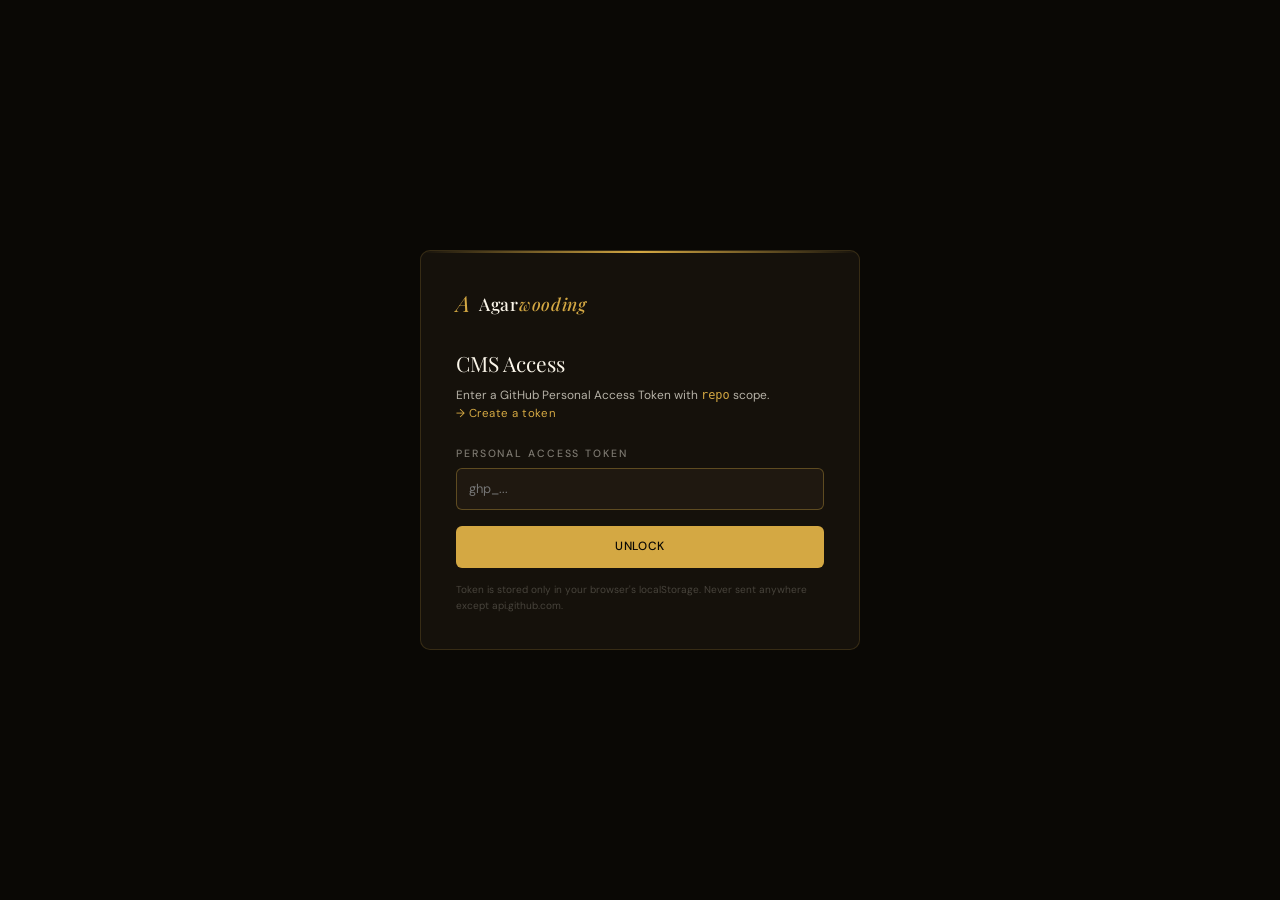
==== admin/index.html @ 8bd4a3a1 "Add GitHub-PAT CMS panel — content managed via single site.json - admin/index.html: full editor for " ====
<!DOCTYPE html>
<html lang="en">
<head>
<meta charset="UTF-8"/>
<meta name="viewport" content="width=device-width,initial-scale=1"/>
<meta name="robots" content="noindex,nofollow"/>
<title>Agarwooding CMS</title>
<link href="https://fonts.googleapis.com/css2?family=Playfair+Display:wght@400;500;700&family=DM+Sans:wght@300;400;500&display=swap" rel="stylesheet"/>
<style>
:root {
  --black:#0A0805; --black2:#15110B; --black3:#1F1810; --black4:#2A2218;
  --gold:#D4A843; --gold-light:#E5C063; --gold-dim:rgba(212,168,67,.18);
  --gold-glow:rgba(212,168,67,.08); --gold-ring:rgba(212,168,67,.35);
  --cream:#F4EBD8; --ivory:#FBF6EA;
  --fg:#FBF6EA; --fg2:rgba(251,246,234,.70); --fg3:rgba(251,246,234,.45); --fg4:rgba(251,246,234,.22);
  --border:rgba(212,168,67,.18); --border2:rgba(212,168,67,.08);
  --radius:6px; --radius-lg:10px;
  --success:#5CA873; --success-bg:rgba(92,168,115,.12);
  --error:#C0392B; --error-bg:rgba(192,57,43,.12);
  --sidebar-w:240px; --header-h:64px;
  --font-d:'Playfair Display',serif; --font-b:'DM Sans',system-ui,sans-serif;
  --ease:cubic-bezier(.4,0,.2,1);
}
*,*::before,*::after{box-sizing:border-box;margin:0;padding:0}
html,body{height:100%;font-size:14px}
body{font-family:var(--font-b);background:var(--black);color:var(--fg);line-height:1.6;-webkit-font-smoothing:antialiased}
a{color:var(--gold);text-decoration:none}a:hover{color:var(--gold-light)}
button,input,textarea,select{font:inherit;color:inherit}
::-webkit-scrollbar{width:6px;height:6px}
::-webkit-scrollbar-track{background:var(--black2)}
::-webkit-scrollbar-thumb{background:var(--border);border-radius:99px}

/* LOGIN */
#login{display:none;position:fixed;inset:0;background:var(--black);z-index:9999;align-items:center;justify-content:center;padding:1rem}
#login.active{display:flex}
.login-card{background:var(--black2);border:1px solid var(--border);border-radius:var(--radius-lg);padding:2.5rem;width:100%;max-width:440px;position:relative;overflow:hidden}
.login-card::before{content:'';position:absolute;top:0;left:0;right:0;height:2px;background:linear-gradient(90deg,transparent,var(--gold),transparent)}
.login-brand{display:flex;align-items:center;gap:.65rem;margin-bottom:1.75rem}
.login-brand .mark{font-family:var(--font-d);font-size:1.6rem;font-style:italic;color:var(--gold)}
.login-brand .name{font-family:var(--font-d);font-size:1.25rem;font-weight:500;letter-spacing:.04em}
.login-brand .name em{font-style:italic;color:var(--gold)}
.login-h{font-family:var(--font-d);font-size:1.5rem;font-weight:400;margin-bottom:.4rem}
.login-sub{color:var(--fg2);font-size:.85rem;margin-bottom:1.6rem;line-height:1.55}
.login-sub a{font-size:.82rem}
label{display:block;font-size:.75rem;letter-spacing:.18em;text-transform:uppercase;color:var(--fg3);margin-bottom:.4rem;font-weight:500}
input[type=text],input[type=email],input[type=tel],input[type=url],input[type=password],textarea,select{
  width:100%;background:var(--black);border:1px solid var(--border);border-radius:var(--radius);padding:.7rem .85rem;color:var(--fg);transition:border-color 150ms,background 150ms;font-size:.92rem
}
input:focus,textarea:focus,select:focus{outline:none;border-color:var(--gold-ring);background:var(--black3)}
textarea{min-height:84px;resize:vertical;font-family:var(--font-b);line-height:1.55}
.btn{display:inline-flex;align-items:center;justify-content:center;gap:.5rem;background:var(--gold);color:var(--black);padding:.75rem 1.4rem;border:none;border-radius:var(--radius);font-weight:500;letter-spacing:.06em;cursor:pointer;transition:background 150ms,transform 100ms;font-size:.85rem;text-transform:uppercase}
.btn:hover{background:var(--gold-light)}
.btn:active{transform:translateY(1px)}
.btn:disabled{opacity:.5;cursor:not-allowed}
.btn-ghost{background:transparent;border:1px solid var(--border);color:var(--fg2)}
.btn-ghost:hover{border-color:var(--gold-ring);color:var(--fg);background:var(--gold-glow)}
.btn-danger{background:transparent;border:1px solid rgba(192,57,43,.4);color:#E58371}
.btn-danger:hover{background:rgba(192,57,43,.18);color:#FFB4A8}
.btn-w{width:100%;justify-content:center;padding:.85rem 1.2rem}

/* APP LAYOUT */
#app{display:none;min-height:100vh}
#app.active{display:block}
.layout{display:grid;grid-template-columns:var(--sidebar-w) 1fr;min-height:100vh}
aside.side{background:var(--black2);border-right:1px solid var(--border2);position:sticky;top:0;height:100vh;display:flex;flex-direction:column}
.side-brand{padding:1.4rem 1.4rem;border-bottom:1px solid var(--border2)}
.side-brand .mark{font-family:var(--font-d);font-style:italic;color:var(--gold);font-size:1.5rem}
.side-brand .name{font-family:var(--font-d);font-size:1.1rem;letter-spacing:.04em;display:block;margin-top:.2rem}
.side-brand .name em{font-style:italic;color:var(--gold)}
.side-nav{padding:1rem .6rem;flex:1;overflow-y:auto}
.nav-item{display:flex;align-items:center;gap:.7rem;padding:.65rem .9rem;color:var(--fg2);border-radius:var(--radius);cursor:pointer;font-size:.86rem;letter-spacing:.04em;transition:background 120ms,color 120ms;border:1px solid transparent}
.nav-item:hover{color:var(--fg);background:var(--gold-glow)}
.nav-item.active{color:var(--gold);background:var(--gold-glow);border-color:var(--border)}
.nav-item .ic{font-size:1.05rem;width:1.1rem;display:inline-block;text-align:center}
.side-foot{padding:1rem 1.4rem;border-top:1px solid var(--border2);font-size:.78rem;color:var(--fg3);display:flex;flex-direction:column;gap:.4rem}
.side-foot button{background:none;border:none;color:var(--fg3);text-align:left;padding:0;cursor:pointer;font-size:.78rem}
.side-foot button:hover{color:var(--gold)}

main.main{display:flex;flex-direction:column;min-height:100vh}
header.head{height:var(--header-h);border-bottom:1px solid var(--border2);background:var(--black);display:flex;align-items:center;justify-content:space-between;padding:0 1.8rem;position:sticky;top:0;z-index:50}
.head-title{font-family:var(--font-d);font-size:1.15rem;letter-spacing:.04em;font-weight:500}
.head-actions{display:flex;align-items:center;gap:.75rem}
.dirty-dot{display:none;width:8px;height:8px;border-radius:50%;background:var(--gold);box-shadow:0 0 0 4px var(--gold-glow)}
.dirty .dirty-dot{display:inline-block}
.dirty-text{display:none;color:var(--gold);font-size:.78rem;letter-spacing:.12em;text-transform:uppercase}
.dirty .dirty-text{display:inline}

.content{padding:1.8rem 2.2rem;flex:1;overflow-y:auto;max-width:1200px;width:100%}
.section-title{font-family:var(--font-d);font-size:1.35rem;font-weight:400;margin-bottom:.3rem;color:var(--gold)}
.section-sub{color:var(--fg3);font-size:.85rem;margin-bottom:1.8rem;letter-spacing:.04em}

.field{margin-bottom:1.1rem}
.row{display:grid;grid-template-columns:1fr 1fr;gap:1rem}
.row3{display:grid;grid-template-columns:1fr 1fr 1fr;gap:1rem}
@media(max-width:768px){.row,.row3{grid-template-columns:1fr}}

.card{background:var(--black2);border:1px solid var(--border2);border-radius:var(--radius-lg);padding:1.4rem;margin-bottom:1rem;position:relative}
.card-head{display:flex;align-items:center;justify-content:space-between;margin-bottom:1rem;gap:.6rem}
.card-h{font-family:var(--font-d);font-size:1rem;color:var(--gold-light);font-weight:500;letter-spacing:.03em;flex:1}
.cat-pill{display:inline-block;padding:.2rem .55rem;border-radius:99px;font-size:.65rem;letter-spacing:.18em;text-transform:uppercase;background:var(--gold-glow);color:var(--gold);border:1px solid var(--border)}
.cat-pill.history{background:rgba(212,168,67,.1);color:#D4A843}
.cat-pill.science{background:rgba(142,201,232,.1);color:#8EC9E8}
.cat-pill.lifestyle{background:rgba(168,200,144,.1);color:#A8C890}
.cat-pill.culture{background:rgba(216,175,212,.1);color:#D8AFD4}

.add-btn{width:100%;padding:1rem;border:1px dashed var(--border);background:transparent;color:var(--fg3);border-radius:var(--radius-lg);cursor:pointer;font-family:var(--font-b);transition:border-color 150ms,color 150ms,background 150ms}
.add-btn:hover{border-color:var(--gold-ring);color:var(--gold);background:var(--gold-glow)}

.toast-wrap{position:fixed;top:1.2rem;right:1.2rem;z-index:9999;display:flex;flex-direction:column;gap:.5rem;max-width:360px}
.toast{background:var(--black3);border:1px solid var(--border);border-left:3px solid var(--gold);padding:.8rem 1.1rem;border-radius:var(--radius);font-size:.85rem;animation:toast-in 220ms ease;box-shadow:0 8px 24px rgba(0,0,0,.6)}
.toast.success{border-left-color:var(--success)}
.toast.error{border-left-color:var(--error)}
.toast .t{font-weight:500;margin-bottom:.15rem}
.toast .m{color:var(--fg2);font-size:.78rem}
@keyframes toast-in{from{opacity:0;transform:translateX(20px)}to{opacity:1;transform:none}}
@keyframes toast-out{to{opacity:0;transform:translateX(20px)}}

.skeleton{padding:3rem;text-align:center;color:var(--fg3);font-size:.85rem;letter-spacing:.12em;text-transform:uppercase}
.help-link{color:var(--gold);font-size:.78rem;letter-spacing:.04em}
.benefits-list{display:flex;flex-wrap:wrap;gap:.4rem;margin-top:.4rem}
.benefit-tag{background:var(--gold-glow);border:1px solid var(--border);color:var(--fg2);padding:.2rem .6rem;border-radius:99px;font-size:.74rem;display:inline-flex;align-items:center;gap:.3rem}
.benefit-tag button{background:none;border:none;color:var(--fg3);cursor:pointer;padding:0;font-size:.9rem;line-height:1}
.benefit-tag button:hover{color:var(--error)}
.tag-input-row{display:flex;gap:.5rem;margin-top:.4rem}
.tag-input-row input{flex:1}
.tag-input-row button{padding:.5rem .9rem;font-size:.78rem}

.move-actions{display:flex;gap:.3rem}
.move-btn{background:transparent;border:1px solid var(--border2);color:var(--fg3);padding:.3rem .55rem;border-radius:var(--radius);cursor:pointer;font-size:.7rem}
.move-btn:hover{border-color:var(--gold-ring);color:var(--gold)}

@media(max-width:880px){
  .layout{grid-template-columns:1fr}
  aside.side{position:fixed;left:-260px;top:0;width:260px;z-index:100;transition:left 250ms}
  aside.side.open{left:0}
  .menu-toggle{display:inline-flex!important}
  .content{padding:1.4rem 1rem}
}
.menu-toggle{display:none;background:none;border:none;color:var(--gold);font-size:1.4rem;cursor:pointer;padding:0 0 0 .2rem}
</style>
</head>
<body>

<!-- ───────── LOGIN ───────── -->
<div id="login" class="active">
  <div class="login-card">
    <div class="login-brand">
      <span class="mark">A</span>
      <span class="name">Agar<em>wooding</em></span>
    </div>
    <h1 class="login-h">CMS Access</h1>
    <p class="login-sub">
      Enter a GitHub Personal Access Token with <code style="color:var(--gold)">repo</code> scope.
      <br/>
      <a class="help-link" href="https://github.com/settings/tokens/new?scopes=repo&description=Agarwooding%20CMS" target="_blank" rel="noopener">→ Create a token</a>
    </p>
    <div class="field">
      <label for="token">Personal Access Token</label>
      <input type="password" id="token" placeholder="ghp_..." autocomplete="off"/>
    </div>
    <button type="button" class="btn btn-w" id="login-btn">Unlock</button>
    <p style="margin-top:1rem;font-size:.72rem;color:var(--fg4);line-height:1.55">
      Token is stored only in your browser's localStorage. Never sent anywhere except api.github.com.
    </p>
  </div>
</div>

<!-- ───────── APP ───────── -->
<div id="app">
  <div class="layout">

    <aside class="side" id="side">
      <div class="side-brand">
        <span class="mark">A</span>
        <span class="name">Agar<em>wooding</em> CMS</span>
      </div>
      <nav class="side-nav">
        <div class="nav-item active" data-view="hero"><span class="ic">◆</span> Hero & Homepage</div>
        <div class="nav-item" data-view="blog"><span class="ic">◫</span> Blog Posts</div>
        <div class="nav-item" data-view="products"><span class="ic">◉</span> Products</div>
        <div class="nav-item" data-view="company"><span class="ic">▲</span> Company Info</div>
      </nav>
      <div class="side-foot">
        <span id="user-info">—</span>
        <button type="button" id="view-site">↗ View site</button>
        <button type="button" id="logout">Sign out</button>
      </div>
    </aside>

    <main class="main">
      <header class="head" id="head">
        <div style="display:flex;align-items:center;gap:.6rem">
          <button type="button" class="menu-toggle" id="menu-toggle">≡</button>
          <span class="head-title" id="view-title">Hero &amp; Homepage</span>
        </div>
        <div class="head-actions">
          <span class="dirty-dot"></span>
          <span class="dirty-text">Unsaved</span>
          <button type="button" class="btn btn-ghost" id="reload-btn">Reload</button>
          <button type="button" class="btn" id="save-btn">Save → GitHub</button>
        </div>
      </header>
      <div class="content" id="view-host">
        <div class="skeleton">Loading content…</div>
      </div>
    </main>

  </div>
</div>

<div class="toast-wrap" id="toasts"></div>

<script>
'use strict';

/* ============ CONFIG ============ */
const REPO_OWNER  = 'MuraduzzamanRifat';
const REPO_NAME   = 'MuraduzzamanRifat-Agarwooding';
const REPO_BRANCH = 'main';
const CONTENT_PATH = 'content/site.json';
const SITE_URL = `https://${REPO_OWNER.toLowerCase()}.github.io/${REPO_NAME}/`;

/* ============ GH CLIENT ============ */
class GH {
  constructor(token){
    this.token = token;
    this.base = 'https://api.github.com';
    this.owner = REPO_OWNER;
    this.repo = REPO_NAME;
    this.branch = REPO_BRANCH;
  }
  headers(){
    return {
      'Authorization': `Bearer ${this.token}`,
      'Accept': 'application/vnd.github.v3+json',
      'Content-Type': 'application/json'
    };
  }
  async user(){
    const r = await fetch(`${this.base}/user`, { headers: this.headers() });
    if(!r.ok) throw new Error('Invalid token or insufficient permissions');
    return r.json();
  }
  async getFile(path){
    const r = await fetch(`${this.base}/repos/${this.owner}/${this.repo}/contents/${path}?ref=${this.branch}`, {
      headers: this.headers()
    });
    if(!r.ok){
      if(r.status === 404) return { content: null, sha: null };
      throw new Error(`GitHub ${r.status}: ${(await r.text()).slice(0,180)}`);
    }
    const d = await r.json();
    const bin = atob(d.content.replace(/\n/g,''));
    const bytes = Uint8Array.from(bin, c => c.charCodeAt(0));
    const txt = new TextDecoder('utf-8').decode(bytes);
    return { content: JSON.parse(txt), sha: d.sha };
  }
  async putFile(path, content, sha, message){
    const json = JSON.stringify(content, null, 2);
    const encoded = btoa(unescape(encodeURIComponent(json)));
    const body = { message, content: encoded, branch: this.branch };
    if(sha) body.sha = sha;
    const r = await fetch(`${this.base}/repos/${this.owner}/${this.repo}/contents/${path}`, {
      method: 'PUT', headers: this.headers(), body: JSON.stringify(body)
    });
    if(!r.ok){
      const e = await r.json().catch(() => ({ message: r.statusText }));
      throw new Error(e.message || r.statusText);
    }
    return r.json();
  }
}

/* ============ STATE ============ */
let gh = null;
let data = null;
let sha = null;
let dirty = false;
let currentView = 'hero';

/* ============ TOAST ============ */
function toast(type, title, msg){
  const el = document.createElement('div');
  el.className = `toast ${type||''}`;
  el.innerHTML = `<div class="t">${esc(title)}</div>${msg?`<div class="m">${esc(msg)}</div>`:''}`;
  document.getElementById('toasts').appendChild(el);
  setTimeout(() => { el.style.animation = 'toast-out 220ms ease forwards'; setTimeout(() => el.remove(), 250); }, 3800);
}
function esc(s){ return String(s).replace(/&/g,'&amp;').replace(/</g,'&lt;').replace(/>/g,'&gt;').replace(/"/g,'&quot;'); }

/* ============ DIRTY ============ */
function setDirty(v){
  dirty = v;
  document.getElementById('head').classList.toggle('dirty', v);
}

/* ============ LOGIN ============ */
async function tryLogin(token){
  try{
    gh = new GH(token);
    const user = await gh.user();
    localStorage.setItem('agw_token', token);
    document.getElementById('user-info').textContent = '@' + user.login;
    document.getElementById('login').classList.remove('active');
    document.getElementById('app').classList.add('active');
    await loadContent();
  }catch(err){
    toast('error', 'Login failed', err.message);
    gh = null;
  }
}
document.getElementById('login-btn').addEventListener('click', () => {
  const tok = document.getElementById('token').value.trim();
  if(!tok) return toast('error', 'Token required', '');
  tryLogin(tok);
});
document.getElementById('token').addEventListener('keydown', e => {
  if(e.key === 'Enter') document.getElementById('login-btn').click();
});
document.getElementById('logout').addEventListener('click', () => {
  if(dirty && !confirm('Unsaved changes will be lost. Sign out anyway?')) return;
  localStorage.removeItem('agw_token');
  location.reload();
});
document.getElementById('view-site').addEventListener('click', () => window.open(SITE_URL, '_blank'));

/* ============ LOAD ============ */
async function loadContent(){
  document.getElementById('view-host').innerHTML = '<div class="skeleton">Loading content…</div>';
  try{
    const r = await gh.getFile(CONTENT_PATH);
    if(!r.content){
      toast('error', 'content/site.json not found', 'Create the file first by pushing the seed JSON to your repo.');
      data = { hero:{}, company:{}, blogPosts:[], products:[], blogFeatured:{} };
      sha = null;
    } else {
      data = r.content;
      sha = r.sha;
    }
    setDirty(false);
    renderView(currentView);
  }catch(err){
    toast('error', 'Failed to load', err.message);
  }
}
document.getElementById('reload-btn').addEventListener('click', () => {
  if(dirty && !confirm('Unsaved changes will be lost. Reload anyway?')) return;
  loadContent();
});

/* ============ SAVE ============ */
async function save(){
  if(!gh || !data) return;
  const btn = document.getElementById('save-btn');
  const orig = btn.textContent;
  btn.disabled = true; btn.textContent = 'Saving…';
  try{
    captureView(currentView);
    data._meta = data._meta || {};
    data._meta.lastUpdated = new Date().toISOString().slice(0,10);
    data._meta.version = (data._meta.version || 1) + 1;
    const msg = `cms: update ${currentView} via admin panel`;
    const r = await gh.putFile(CONTENT_PATH, data, sha, msg);
    sha = r.content.sha;
    setDirty(false);
    toast('success', 'Saved', 'Your changes will be live in ~30 seconds (after Pages rebuild).');
  }catch(err){
    toast('error', 'Save failed', err.message);
  }finally{
    btn.disabled = false; btn.textContent = orig;
  }
}
document.getElementById('save-btn').addEventListener('click', save);

/* ============ NAV ============ */
document.querySelectorAll('.nav-item').forEach(item => {
  item.addEventListener('click', () => {
    if(dirty && !confirm('Unsaved changes will be lost. Switch view anyway?')) return;
    document.querySelectorAll('.nav-item').forEach(n => n.classList.remove('active'));
    item.classList.add('active');
    const v = item.dataset.view;
    currentView = v;
    document.getElementById('view-title').textContent = item.textContent.trim();
    document.getElementById('side').classList.remove('open');
    setDirty(false);
    renderView(v);
  });
});
document.getElementById('menu-toggle').addEventListener('click', () => {
  document.getElementById('side').classList.toggle('open');
});

/* ============ RENDER ============ */
function renderView(view){
  const host = document.getElementById('view-host');
  if(view === 'hero')     host.innerHTML = renderHero();
  if(view === 'blog')     host.innerHTML = renderBlog();
  if(view === 'products') host.innerHTML = renderProducts();
  if(view === 'company')  host.innerHTML = renderCompany();
  attachInputs();
}

function attachInputs(){
  document.querySelectorAll('[data-bind]').forEach(el => {
    el.addEventListener('input', () => setDirty(true));
    el.addEventListener('change', () => setDirty(true));
  });
}

/* ============ HERO ============ */
function renderHero(){
  const h = data.hero || {};
  const f = data.blogFeatured || {};
  return `
    <h2 class="section-title">Hero & Homepage</h2>
    <p class="section-sub">Top-of-page brand statement and the blog featured article.</p>

    <div class="card">
      <div class="card-head"><div class="card-h">Hero</div></div>
      <div class="field"><label>Eyebrow tag</label><input type="text" data-bind id="hero-eyebrow" value="${esc(h.eyebrow||'')}"/></div>
      <div class="row">
        <div class="field"><label>Headline (English)</label><input type="text" data-bind id="hero-headline" value="${esc(h.headline||'')}"/></div>
        <div class="field"><label>Headline (Korean)</label><input type="text" data-bind id="hero-headlineKr" value="${esc(h.headlineKr||'')}"/></div>
      </div>
      <div class="field"><label>Tagline</label><input type="text" data-bind id="hero-tagline" value="${esc(h.tagline||'')}"/></div>
      <div class="row">
        <div class="field"><label>Primary CTA label</label><input type="text" data-bind id="cta1-label" value="${esc(h.ctaPrimary?.label||'')}"/></div>
        <div class="field"><label>Primary CTA href</label><input type="text" data-bind id="cta1-href" value="${esc(h.ctaPrimary?.href||'')}"/></div>
      </div>
      <div class="row">
        <div class="field"><label>Secondary CTA label</label><input type="text" data-bind id="cta2-label" value="${esc(h.ctaSecondary?.label||'')}"/></div>
        <div class="field"><label>Secondary CTA href</label><input type="text" data-bind id="cta2-href" value="${esc(h.ctaSecondary?.href||'')}"/></div>
      </div>
    </div>

    <div class="card">
      <div class="card-head"><div class="card-h">Featured blog post</div></div>
      <div class="field"><label>Title</label><input type="text" data-bind id="feat-title" value="${esc(f.title||'')}"/></div>
      <div class="field"><label>Excerpt</label><textarea data-bind id="feat-excerpt">${esc(f.excerpt||'')}</textarea></div>
      <div class="row3">
        <div class="field"><label>Category</label>
          <select data-bind id="feat-category">
            <option value="history"${f.category==='history'?' selected':''}>History</option>
            <option value="science"${f.category==='science'?' selected':''}>Science</option>
            <option value="lifestyle"${f.category==='lifestyle'?' selected':''}>Lifestyle</option>
            <option value="culture"${f.category==='culture'?' selected':''}>Culture</option>
          </select>
        </div>
        <div class="field"><label>Read time</label><input type="text" data-bind id="feat-readtime" value="${esc(f.readTime||'')}"/></div>
        <div class="field"><label>Badge text</label><input type="text" data-bind id="feat-badge" value="${esc(f.badge||'')}"/></div>
      </div>
      <div class="field"><label>Image path</label><input type="text" data-bind id="feat-image" value="${esc(f.image||'')}" placeholder="images/ceremonial-room.jpg"/></div>
    </div>
  `;
}
function captureHero(){
  data.hero = data.hero || {};
  data.hero.eyebrow = val('hero-eyebrow');
  data.hero.headline = val('hero-headline');
  data.hero.headlineKr = val('hero-headlineKr');
  data.hero.tagline = val('hero-tagline');
  data.hero.ctaPrimary = { label: val('cta1-label'), href: val('cta1-href') };
  data.hero.ctaSecondary = { label: val('cta2-label'), href: val('cta2-href') };
  data.blogFeatured = data.blogFeatured || {};
  data.blogFeatured.id = data.blogFeatured.id || 'feat-' + Date.now().toString(36);
  data.blogFeatured.title = val('feat-title');
  data.blogFeatured.excerpt = val('feat-excerpt');
  data.blogFeatured.category = val('feat-category');
  data.blogFeatured.categoryLabel = val('feat-category').charAt(0).toUpperCase() + val('feat-category').slice(1);
  data.blogFeatured.readTime = val('feat-readtime');
  data.blogFeatured.badge = val('feat-badge');
  data.blogFeatured.image = val('feat-image');
}

/* ============ BLOG ============ */
function renderBlog(){
  const posts = data.blogPosts || [];
  return `
    <h2 class="section-title">Blog Posts <span style="color:var(--fg3);font-size:.85rem">· ${posts.length} articles</span></h2>
    <p class="section-sub">Each card below is editable. Save commits all changes at once.</p>
    <div id="blog-list">
      ${posts.map((p, i) => blogCard(p, i, posts.length)).join('')}
    </div>
    <button type="button" class="add-btn" id="add-blog">+ Add a new blog post</button>
  `;
}
function blogCard(p, i, total){
  return `
  <div class="card" data-bp-i="${i}">
    <div class="card-head">
      <span class="cat-pill ${esc(p.category||'history')}">${esc(p.category||'history')}</span>
      <div class="card-h">${esc(p.title || '(untitled)')}</div>
      <div class="move-actions">
        <button type="button" class="move-btn" onclick="moveBP(${i},-1)" ${i===0?'disabled':''}>↑</button>
        <button type="button" class="move-btn" onclick="moveBP(${i},1)" ${i===total-1?'disabled':''}>↓</button>
        <button type="button" class="move-btn btn-danger" onclick="delBP(${i})" style="border-color:rgba(192,57,43,.4);color:#E58371">×</button>
      </div>
    </div>
    <div class="field"><label>Title</label><input type="text" data-bind data-bp="title" value="${esc(p.title||'')}"/></div>
    <div class="field"><label>Excerpt</label><textarea data-bind data-bp="excerpt">${esc(p.excerpt||'')}</textarea></div>
    <div class="row3">
      <div class="field"><label>Category</label>
        <select data-bind data-bp="category">
          <option value="history"${p.category==='history'?' selected':''}>History</option>
          <option value="science"${p.category==='science'?' selected':''}>Science</option>
          <option value="lifestyle"${p.category==='lifestyle'?' selected':''}>Lifestyle</option>
          <option value="culture"${p.category==='culture'?' selected':''}>Culture</option>
        </select>
      </div>
      <div class="field"><label>Read time</label><input type="text" data-bind data-bp="readTime" value="${esc(p.readTime||'')}" placeholder="6 min read"/></div>
      <div class="field"><label>Image path</label><input type="text" data-bind data-bp="image" value="${esc(p.image||'')}" placeholder="images/forest-origin.jpg"/></div>
    </div>
  </div>
  `;
}
function captureBlog(){
  const cards = document.querySelectorAll('[data-bp-i]');
  data.blogPosts = Array.from(cards).map((c, i) => {
    const old = data.blogPosts?.[parseInt(c.dataset.bpI,10)] || {};
    return {
      id: old.id || 'bp_' + Date.now().toString(36) + '_' + i,
      title:    c.querySelector('[data-bp="title"]').value.trim(),
      excerpt:  c.querySelector('[data-bp="excerpt"]').value.trim(),
      category: c.querySelector('[data-bp="category"]').value,
      readTime: c.querySelector('[data-bp="readTime"]').value.trim(),
      image:    c.querySelector('[data-bp="image"]').value.trim(),
    };
  });
}
window.moveBP = function(i, dir){
  captureBlog();
  const j = i + dir;
  if(j < 0 || j >= data.blogPosts.length) return;
  [data.blogPosts[i], data.blogPosts[j]] = [data.blogPosts[j], data.blogPosts[i]];
  setDirty(true);
  renderView('blog');
};
window.delBP = function(i){
  if(!confirm('Delete this blog post?')) return;
  captureBlog();
  data.blogPosts.splice(i,1);
  setDirty(true);
  renderView('blog');
};
function bindBlogAdd(){
  const b = document.getElementById('add-blog');
  if(b) b.addEventListener('click', () => {
    captureBlog();
    data.blogPosts = data.blogPosts || [];
    data.blogPosts.unshift({ id:'bp_'+Date.now().toString(36), title:'New post', excerpt:'', category:'history', readTime:'6 min read', image:'images/calligraphy-heritage.jpg' });
    setDirty(true);
    renderView('blog');
  });
}

/* ============ PRODUCTS ============ */
function renderProducts(){
  const items = data.products || [];
  return `
    <h2 class="section-title">Products <span style="color:var(--fg3);font-size:.85rem">· ${items.length} items</span></h2>
    <p class="section-sub">Manage your product catalog. Order = display order.</p>
    <div id="prod-list">
      ${items.map((p, i) => prodCard(p, i, items.length)).join('')}
    </div>
    <button type="button" class="add-btn" id="add-prod">+ Add a new product</button>
  `;
}
function prodCard(p, i, total){
  const benefits = Array.isArray(p.benefits) ? p.benefits : [];
  return `
  <div class="card" data-pr-i="${i}">
    <div class="card-head">
      <span class="cat-pill">${esc(p.status||'in-development')}</span>
      <div class="card-h">${esc(p.name || '(unnamed)')}</div>
      <div class="move-actions">
        <button type="button" class="move-btn" onclick="movePR(${i},-1)" ${i===0?'disabled':''}>↑</button>
        <button type="button" class="move-btn" onclick="movePR(${i},1)" ${i===total-1?'disabled':''}>↓</button>
        <button type="button" class="move-btn btn-danger" onclick="delPR(${i})" style="border-color:rgba(192,57,43,.4);color:#E58371">×</button>
      </div>
    </div>
    <div class="row">
      <div class="field"><label>Name (English)</label><input type="text" data-bind data-pr="name" value="${esc(p.name||'')}"/></div>
      <div class="field"><label>Name (Korean)</label><input type="text" data-bind data-pr="koreanName" value="${esc(p.koreanName||'')}"/></div>
    </div>
    <div class="field"><label>Product type</label><input type="text" data-bind data-pr="productType" value="${esc(p.productType||'')}" placeholder="e.g. Daily Wellness Supplement"/></div>
    <div class="field"><label>Description</label><textarea data-bind data-pr="description">${esc(p.description||'')}</textarea></div>
    <div class="row">
      <div class="field"><label>Status</label>
        <select data-bind data-pr="status">
          <option value="in-development"${p.status==='in-development'?' selected':''}>In Development</option>
          <option value="available"${p.status==='available'?' selected':''}>Available</option>
          <option value="discontinued"${p.status==='discontinued'?' selected':''}>Discontinued</option>
        </select>
      </div>
      <div class="field"><label>Status label (custom)</label><input type="text" data-bind data-pr="statusLabel" value="${esc(p.statusLabel||'')}" placeholder="In Development"/></div>
    </div>
    <div class="field"><label>Image path</label><input type="text" data-bind data-pr="image" value="${esc(p.image||'')}" placeholder="images/capsule-product.jpg"/></div>
    <div class="field"><label>Benefits</label>
      <div class="benefits-list" data-pr-benefits="${i}">
        ${benefits.map((b, bi) => `<span class="benefit-tag">${esc(b)} <button type="button" onclick="removeBenefit(${i},${bi})">×</button></span>`).join('')}
      </div>
      <div class="tag-input-row">
        <input type="text" id="ben-in-${i}" placeholder="Add a benefit and press Enter"/>
        <button type="button" class="btn btn-ghost" onclick="addBenefit(${i})">Add</button>
      </div>
    </div>
  </div>
  `;
}
function captureProducts(){
  const cards = document.querySelectorAll('[data-pr-i]');
  data.products = Array.from(cards).map((c, i) => {
    const old = data.products?.[parseInt(c.dataset.prI,10)] || {};
    return {
      id: old.id || 'pr_' + Date.now().toString(36) + '_' + i,
      sortOrder: i + 1,
      name:        c.querySelector('[data-pr="name"]').value.trim(),
      koreanName:  c.querySelector('[data-pr="koreanName"]').value.trim(),
      productType: c.querySelector('[data-pr="productType"]').value.trim(),
      description: c.querySelector('[data-pr="description"]').value.trim(),
      status:      c.querySelector('[data-pr="status"]').value,
      statusLabel: c.querySelector('[data-pr="statusLabel"]').value.trim(),
      image:       c.querySelector('[data-pr="image"]').value.trim(),
      benefits:    old.benefits || [],
    };
  });
}
window.movePR = function(i, dir){
  captureProducts();
  const j = i + dir;
  if(j < 0 || j >= data.products.length) return;
  [data.products[i], data.products[j]] = [data.products[j], data.products[i]];
  setDirty(true);
  renderView('products');
};
window.delPR = function(i){
  if(!confirm('Delete this product?')) return;
  captureProducts();
  data.products.splice(i,1);
  setDirty(true);
  renderView('products');
};
window.addBenefit = function(i){
  captureProducts();
  const inp = document.getElementById('ben-in-'+i);
  const v = inp.value.trim();
  if(!v) return;
  data.products[i].benefits = data.products[i].benefits || [];
  data.products[i].benefits.push(v);
  setDirty(true);
  renderView('products');
};
window.removeBenefit = function(i, bi){
  captureProducts();
  data.products[i].benefits.splice(bi, 1);
  setDirty(true);
  renderView('products');
};
function bindProdAdd(){
  const b = document.getElementById('add-prod');
  if(b) b.addEventListener('click', () => {
    captureProducts();
    data.products = data.products || [];
    data.products.push({ id:'pr_'+Date.now().toString(36), sortOrder:(data.products.length||0)+1, name:'New product', koreanName:'', productType:'', description:'', status:'in-development', statusLabel:'In Development', image:'', benefits:[] });
    setDirty(true);
    renderView('products');
  });
  // wire Enter on benefit inputs
  document.querySelectorAll('[id^=ben-in-]').forEach(inp => {
    inp.addEventListener('keydown', e => {
      if(e.key === 'Enter'){
        e.preventDefault();
        addBenefit(parseInt(inp.id.split('-')[2],10));
      }
    });
  });
}

/* ============ COMPANY ============ */
function renderCompany(){
  const c = data.company || {};
  return `
    <h2 class="section-title">Company Info</h2>
    <p class="section-sub">Used in the footer of every page.</p>
    <div class="card">
      <div class="card-head"><div class="card-h">Brand & contact</div></div>
      <div class="field"><label>Company name</label><input type="text" data-bind id="co-name" value="${esc(c.name||'')}"/></div>
      <div class="field"><label>Tagline (footer)</label><textarea data-bind id="co-tagline">${esc(c.tagline||'')}</textarea></div>
      <div class="row">
        <div class="field"><label>Email</label><input type="email" data-bind id="co-email" value="${esc(c.email||'')}"/></div>
        <div class="field"><label>Phone (display)</label><input type="text" data-bind id="co-phone" value="${esc(c.phone||'')}"/></div>
      </div>
      <div class="row">
        <div class="field"><label>Phone (raw / tel:)</label><input type="text" data-bind id="co-phoneRaw" value="${esc(c.phoneRaw||'')}" placeholder="+8270-8873-4003"/></div>
        <div class="field"><label>Hours</label><input type="text" data-bind id="co-hours" value="${esc(c.hours||'')}"/></div>
      </div>
      <div class="field"><label>Address (Korean)</label><input type="text" data-bind id="co-address" value="${esc(c.address||'')}"/></div>
      <div class="field"><label>Address (English)</label><input type="text" data-bind id="co-addressEn" value="${esc(c.addressEn||'')}"/></div>
    </div>
  `;
}
function captureCompany(){
  data.company = {
    name:      val('co-name'),
    tagline:   val('co-tagline'),
    email:     val('co-email'),
    phone:     val('co-phone'),
    phoneRaw:  val('co-phoneRaw'),
    hours:     val('co-hours'),
    address:   val('co-address'),
    addressEn: val('co-addressEn'),
  };
}

/* ============ HELPERS ============ */
function val(id){ const el = document.getElementById(id); return el ? el.value.trim() : ''; }

function captureView(view){
  if(view === 'hero')     captureHero();
  if(view === 'blog')     captureBlog();
  if(view === 'products') captureProducts();
  if(view === 'company')  captureCompany();
}

// Re-bind add buttons after each render
const _rv = renderView;
renderView = function(v){
  _rv(v);
  if(v === 'blog') bindBlogAdd();
  if(v === 'products') bindProdAdd();
};

// Warn before leaving with unsaved changes
window.addEventListener('beforeunload', e => {
  if(dirty){ e.preventDefault(); e.returnValue = ''; }
});

/* ============ INIT ============ */
const stored = localStorage.getItem('agw_token');
if(stored){
  tryLogin(stored);
} else {
  document.getElementById('token').focus();
}
</script>
</body>
</html>
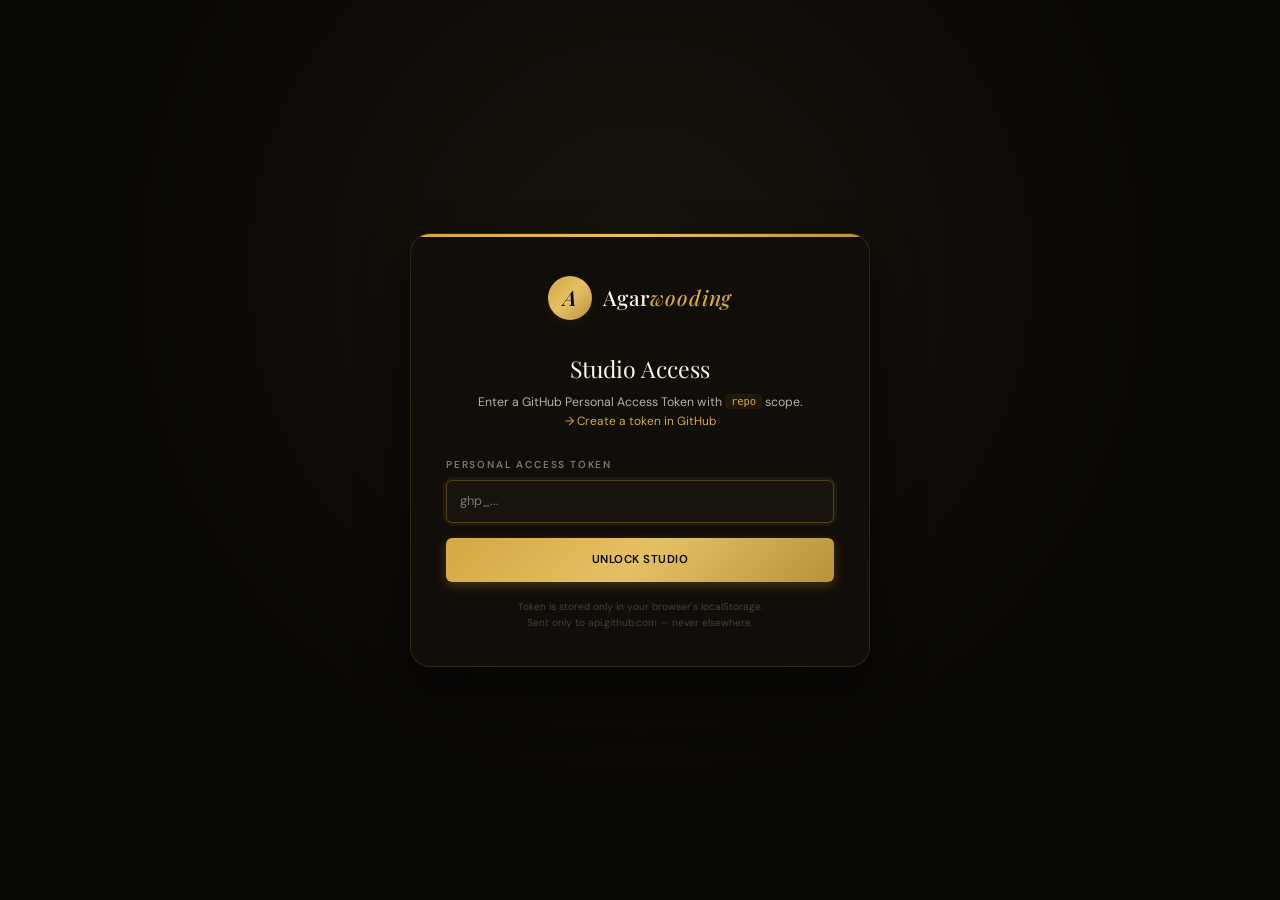
==== commit 7ae41bff: "Upgrade admin to Agarwooding Studio — premium dashboard layout - Sectioned sidebar nav (Main / Conte" ====
--- a/admin/index.html
+++ b/admin/index.html
@@ -1,213 +1,1100 @@
 <!DOCTYPE html>
-<html lang="en">
+<html lang="en" data-theme="dark">
 <head>
 <meta charset="UTF-8"/>
 <meta name="viewport" content="width=device-width,initial-scale=1"/>
 <meta name="robots" content="noindex,nofollow"/>
-<title>Agarwooding CMS</title>
-<link href="https://fonts.googleapis.com/css2?family=Playfair+Display:wght@400;500;700&family=DM+Sans:wght@300;400;500&display=swap" rel="stylesheet"/>
+<title>Agarwooding Studio</title>
+<link href="https://fonts.googleapis.com/css2?family=Playfair+Display:ital,wght@0,400;0,500;0,700;1,400&family=DM+Sans:wght@300;400;500;600&display=swap" rel="stylesheet"/>
 <style>
+/* ============ DESIGN TOKENS ============ */
+:root[data-theme="dark"] {
+  --bg:        #0A0805;
+  --bg2:       #110D08;
+  --bg3:       #18130C;
+  --bg4:       #221B12;
+  --bg5:       #2D241A;
+  --gold:      #D4A843;
+  --gold-light:#E5C063;
+  --gold-soft: #B8923B;
+  --gold-dim:  rgba(212,168,67,.16);
+  --gold-glow: rgba(212,168,67,.07);
+  --gold-ring: rgba(212,168,67,.30);
+  --cream:     #F4EBD8;
+  --ivory:     #FBF6EA;
+  --fg:        #FBF6EA;
+  --fg2:       rgba(251,246,234,.70);
+  --fg3:       rgba(251,246,234,.46);
+  --fg4:       rgba(251,246,234,.22);
+  --border:    rgba(212,168,67,.16);
+  --border2:   rgba(212,168,67,.07);
+  --border3:   rgba(255,255,255,.06);
+  --shadow-sm: 0 2px 8px rgba(0,0,0,.4);
+  --shadow:    0 8px 24px rgba(0,0,0,.5);
+  --shadow-lg: 0 24px 48px rgba(0,0,0,.6);
+  --gradient-gold: linear-gradient(135deg,#D4A843 0%,#E5C063 50%,#B8923B 100%);
+  --gradient-bar:  linear-gradient(90deg,transparent,#D4A843 30%,#E5C063 50%,#D4A843 70%,transparent);
+}
+:root[data-theme="light"] {
+  --bg:        #FAF6EE;
+  --bg2:       #FFFFFF;
+  --bg3:       #F4EBD8;
+  --bg4:       #EBE0C7;
+  --bg5:       #DCCDA6;
+  --gold:      #B8923B;
+  --gold-light:#D4A843;
+  --gold-soft: #8F6E2D;
+  --gold-dim:  rgba(184,146,59,.18);
+  --gold-glow: rgba(184,146,59,.08);
+  --gold-ring: rgba(184,146,59,.35);
+  --cream:     #2A1F10;
+  --ivory:     #1A130A;
+  --fg:        #1A130A;
+  --fg2:       rgba(26,19,10,.72);
+  --fg3:       rgba(26,19,10,.50);
+  --fg4:       rgba(26,19,10,.28);
+  --border:    rgba(184,146,59,.20);
+  --border2:   rgba(184,146,59,.10);
+  --border3:   rgba(0,0,0,.06);
+  --shadow-sm: 0 2px 8px rgba(120,90,30,.10);
+  --shadow:    0 8px 24px rgba(120,90,30,.14);
+  --shadow-lg: 0 24px 48px rgba(120,90,30,.18);
+  --gradient-gold: linear-gradient(135deg,#B8923B 0%,#D4A843 50%,#8F6E2D 100%);
+  --gradient-bar:  linear-gradient(90deg,transparent,#B8923B 30%,#D4A843 50%,#B8923B 70%,transparent);
+}
 :root {
-  --black:#0A0805; --black2:#15110B; --black3:#1F1810; --black4:#2A2218;
-  --gold:#D4A843; --gold-light:#E5C063; --gold-dim:rgba(212,168,67,.18);
-  --gold-glow:rgba(212,168,67,.08); --gold-ring:rgba(212,168,67,.35);
-  --cream:#F4EBD8; --ivory:#FBF6EA;
-  --fg:#FBF6EA; --fg2:rgba(251,246,234,.70); --fg3:rgba(251,246,234,.45); --fg4:rgba(251,246,234,.22);
-  --border:rgba(212,168,67,.18); --border2:rgba(212,168,67,.08);
-  --radius:6px; --radius-lg:10px;
-  --success:#5CA873; --success-bg:rgba(92,168,115,.12);
-  --error:#C0392B; --error-bg:rgba(192,57,43,.12);
-  --sidebar-w:240px; --header-h:64px;
-  --font-d:'Playfair Display',serif; --font-b:'DM Sans',system-ui,sans-serif;
-  --ease:cubic-bezier(.4,0,.2,1);
-}
-*,*::before,*::after{box-sizing:border-box;margin:0;padding:0}
-html,body{height:100%;font-size:14px}
-body{font-family:var(--font-b);background:var(--black);color:var(--fg);line-height:1.6;-webkit-font-smoothing:antialiased}
-a{color:var(--gold);text-decoration:none}a:hover{color:var(--gold-light)}
-button,input,textarea,select{font:inherit;color:inherit}
-::-webkit-scrollbar{width:6px;height:6px}
-::-webkit-scrollbar-track{background:var(--black2)}
-::-webkit-scrollbar-thumb{background:var(--border);border-radius:99px}
-
-/* LOGIN */
-#login{display:none;position:fixed;inset:0;background:var(--black);z-index:9999;align-items:center;justify-content:center;padding:1rem}
-#login.active{display:flex}
-.login-card{background:var(--black2);border:1px solid var(--border);border-radius:var(--radius-lg);padding:2.5rem;width:100%;max-width:440px;position:relative;overflow:hidden}
-.login-card::before{content:'';position:absolute;top:0;left:0;right:0;height:2px;background:linear-gradient(90deg,transparent,var(--gold),transparent)}
-.login-brand{display:flex;align-items:center;gap:.65rem;margin-bottom:1.75rem}
-.login-brand .mark{font-family:var(--font-d);font-size:1.6rem;font-style:italic;color:var(--gold)}
-.login-brand .name{font-family:var(--font-d);font-size:1.25rem;font-weight:500;letter-spacing:.04em}
-.login-brand .name em{font-style:italic;color:var(--gold)}
-.login-h{font-family:var(--font-d);font-size:1.5rem;font-weight:400;margin-bottom:.4rem}
-.login-sub{color:var(--fg2);font-size:.85rem;margin-bottom:1.6rem;line-height:1.55}
-.login-sub a{font-size:.82rem}
-label{display:block;font-size:.75rem;letter-spacing:.18em;text-transform:uppercase;color:var(--fg3);margin-bottom:.4rem;font-weight:500}
-input[type=text],input[type=email],input[type=tel],input[type=url],input[type=password],textarea,select{
-  width:100%;background:var(--black);border:1px solid var(--border);border-radius:var(--radius);padding:.7rem .85rem;color:var(--fg);transition:border-color 150ms,background 150ms;font-size:.92rem
-}
-input:focus,textarea:focus,select:focus{outline:none;border-color:var(--gold-ring);background:var(--black3)}
-textarea{min-height:84px;resize:vertical;font-family:var(--font-b);line-height:1.55}
-.btn{display:inline-flex;align-items:center;justify-content:center;gap:.5rem;background:var(--gold);color:var(--black);padding:.75rem 1.4rem;border:none;border-radius:var(--radius);font-weight:500;letter-spacing:.06em;cursor:pointer;transition:background 150ms,transform 100ms;font-size:.85rem;text-transform:uppercase}
-.btn:hover{background:var(--gold-light)}
-.btn:active{transform:translateY(1px)}
-.btn:disabled{opacity:.5;cursor:not-allowed}
-.btn-ghost{background:transparent;border:1px solid var(--border);color:var(--fg2)}
-.btn-ghost:hover{border-color:var(--gold-ring);color:var(--fg);background:var(--gold-glow)}
-.btn-danger{background:transparent;border:1px solid rgba(192,57,43,.4);color:#E58371}
-.btn-danger:hover{background:rgba(192,57,43,.18);color:#FFB4A8}
-.btn-w{width:100%;justify-content:center;padding:.85rem 1.2rem}
-
-/* APP LAYOUT */
-#app{display:none;min-height:100vh}
-#app.active{display:block}
-.layout{display:grid;grid-template-columns:var(--sidebar-w) 1fr;min-height:100vh}
-aside.side{background:var(--black2);border-right:1px solid var(--border2);position:sticky;top:0;height:100vh;display:flex;flex-direction:column}
-.side-brand{padding:1.4rem 1.4rem;border-bottom:1px solid var(--border2)}
-.side-brand .mark{font-family:var(--font-d);font-style:italic;color:var(--gold);font-size:1.5rem}
-.side-brand .name{font-family:var(--font-d);font-size:1.1rem;letter-spacing:.04em;display:block;margin-top:.2rem}
-.side-brand .name em{font-style:italic;color:var(--gold)}
-.side-nav{padding:1rem .6rem;flex:1;overflow-y:auto}
-.nav-item{display:flex;align-items:center;gap:.7rem;padding:.65rem .9rem;color:var(--fg2);border-radius:var(--radius);cursor:pointer;font-size:.86rem;letter-spacing:.04em;transition:background 120ms,color 120ms;border:1px solid transparent}
-.nav-item:hover{color:var(--fg);background:var(--gold-glow)}
-.nav-item.active{color:var(--gold);background:var(--gold-glow);border-color:var(--border)}
-.nav-item .ic{font-size:1.05rem;width:1.1rem;display:inline-block;text-align:center}
-.side-foot{padding:1rem 1.4rem;border-top:1px solid var(--border2);font-size:.78rem;color:var(--fg3);display:flex;flex-direction:column;gap:.4rem}
-.side-foot button{background:none;border:none;color:var(--fg3);text-align:left;padding:0;cursor:pointer;font-size:.78rem}
-.side-foot button:hover{color:var(--gold)}
-
-main.main{display:flex;flex-direction:column;min-height:100vh}
-header.head{height:var(--header-h);border-bottom:1px solid var(--border2);background:var(--black);display:flex;align-items:center;justify-content:space-between;padding:0 1.8rem;position:sticky;top:0;z-index:50}
-.head-title{font-family:var(--font-d);font-size:1.15rem;letter-spacing:.04em;font-weight:500}
-.head-actions{display:flex;align-items:center;gap:.75rem}
-.dirty-dot{display:none;width:8px;height:8px;border-radius:50%;background:var(--gold);box-shadow:0 0 0 4px var(--gold-glow)}
-.dirty .dirty-dot{display:inline-block}
-.dirty-text{display:none;color:var(--gold);font-size:.78rem;letter-spacing:.12em;text-transform:uppercase}
-.dirty .dirty-text{display:inline}
-
-.content{padding:1.8rem 2.2rem;flex:1;overflow-y:auto;max-width:1200px;width:100%}
-.section-title{font-family:var(--font-d);font-size:1.35rem;font-weight:400;margin-bottom:.3rem;color:var(--gold)}
-.section-sub{color:var(--fg3);font-size:.85rem;margin-bottom:1.8rem;letter-spacing:.04em}
-
-.field{margin-bottom:1.1rem}
-.row{display:grid;grid-template-columns:1fr 1fr;gap:1rem}
-.row3{display:grid;grid-template-columns:1fr 1fr 1fr;gap:1rem}
-@media(max-width:768px){.row,.row3{grid-template-columns:1fr}}
-
-.card{background:var(--black2);border:1px solid var(--border2);border-radius:var(--radius-lg);padding:1.4rem;margin-bottom:1rem;position:relative}
-.card-head{display:flex;align-items:center;justify-content:space-between;margin-bottom:1rem;gap:.6rem}
-.card-h{font-family:var(--font-d);font-size:1rem;color:var(--gold-light);font-weight:500;letter-spacing:.03em;flex:1}
-.cat-pill{display:inline-block;padding:.2rem .55rem;border-radius:99px;font-size:.65rem;letter-spacing:.18em;text-transform:uppercase;background:var(--gold-glow);color:var(--gold);border:1px solid var(--border)}
-.cat-pill.history{background:rgba(212,168,67,.1);color:#D4A843}
-.cat-pill.science{background:rgba(142,201,232,.1);color:#8EC9E8}
-.cat-pill.lifestyle{background:rgba(168,200,144,.1);color:#A8C890}
-.cat-pill.culture{background:rgba(216,175,212,.1);color:#D8AFD4}
-
-.add-btn{width:100%;padding:1rem;border:1px dashed var(--border);background:transparent;color:var(--fg3);border-radius:var(--radius-lg);cursor:pointer;font-family:var(--font-b);transition:border-color 150ms,color 150ms,background 150ms}
-.add-btn:hover{border-color:var(--gold-ring);color:var(--gold);background:var(--gold-glow)}
-
-.toast-wrap{position:fixed;top:1.2rem;right:1.2rem;z-index:9999;display:flex;flex-direction:column;gap:.5rem;max-width:360px}
-.toast{background:var(--black3);border:1px solid var(--border);border-left:3px solid var(--gold);padding:.8rem 1.1rem;border-radius:var(--radius);font-size:.85rem;animation:toast-in 220ms ease;box-shadow:0 8px 24px rgba(0,0,0,.6)}
-.toast.success{border-left-color:var(--success)}
-.toast.error{border-left-color:var(--error)}
-.toast .t{font-weight:500;margin-bottom:.15rem}
-.toast .m{color:var(--fg2);font-size:.78rem}
-@keyframes toast-in{from{opacity:0;transform:translateX(20px)}to{opacity:1;transform:none}}
-@keyframes toast-out{to{opacity:0;transform:translateX(20px)}}
-
-.skeleton{padding:3rem;text-align:center;color:var(--fg3);font-size:.85rem;letter-spacing:.12em;text-transform:uppercase}
-.help-link{color:var(--gold);font-size:.78rem;letter-spacing:.04em}
-.benefits-list{display:flex;flex-wrap:wrap;gap:.4rem;margin-top:.4rem}
-.benefit-tag{background:var(--gold-glow);border:1px solid var(--border);color:var(--fg2);padding:.2rem .6rem;border-radius:99px;font-size:.74rem;display:inline-flex;align-items:center;gap:.3rem}
-.benefit-tag button{background:none;border:none;color:var(--fg3);cursor:pointer;padding:0;font-size:.9rem;line-height:1}
-.benefit-tag button:hover{color:var(--error)}
-.tag-input-row{display:flex;gap:.5rem;margin-top:.4rem}
-.tag-input-row input{flex:1}
-.tag-input-row button{padding:.5rem .9rem;font-size:.78rem}
-
-.move-actions{display:flex;gap:.3rem}
-.move-btn{background:transparent;border:1px solid var(--border2);color:var(--fg3);padding:.3rem .55rem;border-radius:var(--radius);cursor:pointer;font-size:.7rem}
-.move-btn:hover{border-color:var(--gold-ring);color:var(--gold)}
-
-@media(max-width:880px){
-  .layout{grid-template-columns:1fr}
-  aside.side{position:fixed;left:-260px;top:0;width:260px;z-index:100;transition:left 250ms}
-  aside.side.open{left:0}
-  .menu-toggle{display:inline-flex!important}
-  .content{padding:1.4rem 1rem}
-}
-.menu-toggle{display:none;background:none;border:none;color:var(--gold);font-size:1.4rem;cursor:pointer;padding:0 0 0 .2rem}
+  --r-sm: 6px; --r: 10px; --r-lg: 14px; --r-xl: 20px;
+  --side-w: 256px; --side-w-collapsed: 72px;
+  --header-h: 64px;
+  --font-d:'Playfair Display',Georgia,serif;
+  --font-b:'DM Sans',-apple-system,system-ui,sans-serif;
+  --ease: cubic-bezier(.4,0,.2,1);
+  --t: 200ms;
+}
+
+/* ============ RESET ============ */
+*, *::before, *::after { box-sizing: border-box; margin: 0; padding: 0; }
+html, body { height: 100%; font-size: 14px; }
+body {
+  font-family: var(--font-b);
+  background: var(--bg);
+  color: var(--fg);
+  line-height: 1.6;
+  -webkit-font-smoothing: antialiased;
+  transition: background var(--t) var(--ease), color var(--t) var(--ease);
+}
+a { color: var(--gold); text-decoration: none; }
+a:hover { color: var(--gold-light); }
+button, input, textarea, select { font: inherit; color: inherit; }
+img { display: block; max-width: 100%; }
+
+/* ============ SCROLLBAR ============ */
+::-webkit-scrollbar { width: 6px; height: 6px; }
+::-webkit-scrollbar-track { background: transparent; }
+::-webkit-scrollbar-thumb { background: var(--border); border-radius: 99px; }
+::-webkit-scrollbar-thumb:hover { background: var(--gold-dim); }
+
+/* ============ ACCENT BAR ============ */
+.accent-bar {
+  position: fixed; top: 0; left: 0; right: 0;
+  height: 3px;
+  background: var(--gradient-bar);
+  z-index: 100;
+  pointer-events: none;
+}
+
+/* ============ LOGIN ============ */
+#login {
+  display: none;
+  position: fixed; inset: 0;
+  background: radial-gradient(circle at 50% 30%, var(--bg3), var(--bg) 60%);
+  z-index: 9999;
+  align-items: center; justify-content: center;
+  padding: 1rem;
+}
+#login.active { display: flex; }
+.login-card {
+  background: var(--bg2);
+  border: 1px solid var(--border);
+  border-radius: var(--r-xl);
+  padding: 3rem 2.5rem 2.5rem;
+  width: 100%; max-width: 460px;
+  position: relative;
+  overflow: hidden;
+  box-shadow: var(--shadow-lg);
+}
+.login-card::before {
+  content: ''; position: absolute;
+  top: 0; left: 0; right: 0; height: 3px;
+  background: var(--gradient-gold);
+}
+.login-brand {
+  display: flex; align-items: center; gap: .8rem;
+  margin-bottom: 2.2rem;
+  justify-content: center;
+}
+.login-brand .mark {
+  width: 44px; height: 44px;
+  background: var(--gradient-gold);
+  color: #0a0805;
+  border-radius: 50%;
+  display: flex; align-items: center; justify-content: center;
+  font-family: var(--font-d); font-style: italic;
+  font-size: 1.5rem; font-weight: 600;
+  box-shadow: 0 4px 12px var(--gold-glow);
+}
+.login-brand .name {
+  font-family: var(--font-d);
+  font-size: 1.5rem; font-weight: 500; letter-spacing: .04em;
+}
+.login-brand .name em { font-style: italic; color: var(--gold); }
+.login-h {
+  font-family: var(--font-d);
+  font-size: 1.65rem; font-weight: 400;
+  margin-bottom: .35rem;
+  text-align: center;
+}
+.login-sub {
+  color: var(--fg2);
+  font-size: .88rem;
+  margin-bottom: 1.8rem;
+  line-height: 1.6;
+  text-align: center;
+}
+.login-sub a { font-size: .85rem; }
+
+label {
+  display: block;
+  font-size: .72rem;
+  letter-spacing: .18em;
+  text-transform: uppercase;
+  color: var(--fg3);
+  margin-bottom: .45rem;
+  font-weight: 600;
+}
+input[type=text], input[type=email], input[type=tel],
+input[type=url], input[type=password], textarea, select {
+  width: 100%;
+  background: var(--bg);
+  border: 1px solid var(--border);
+  border-radius: var(--r-sm);
+  padding: .75rem .9rem;
+  color: var(--fg);
+  font-size: .92rem;
+  transition: border-color var(--t), background var(--t), box-shadow var(--t);
+}
+input:focus, textarea:focus, select:focus {
+  outline: none;
+  border-color: var(--gold-ring);
+  background: var(--bg3);
+  box-shadow: 0 0 0 3px var(--gold-glow);
+}
+textarea {
+  min-height: 90px;
+  resize: vertical;
+  font-family: var(--font-b);
+  line-height: 1.55;
+}
+
+/* ============ BUTTONS ============ */
+.btn {
+  display: inline-flex; align-items: center; justify-content: center;
+  gap: .5rem;
+  background: var(--gradient-gold);
+  color: #0a0805;
+  padding: .75rem 1.4rem;
+  border: none;
+  border-radius: var(--r-sm);
+  font-weight: 600;
+  letter-spacing: .04em;
+  cursor: pointer;
+  transition: transform 100ms, box-shadow var(--t), filter var(--t);
+  font-size: .82rem;
+  text-transform: uppercase;
+  white-space: nowrap;
+  box-shadow: 0 4px 12px rgba(212,168,67,.25);
+}
+.btn:hover { filter: brightness(1.08); box-shadow: 0 6px 18px rgba(212,168,67,.35); }
+.btn:active { transform: translateY(1px); }
+.btn:disabled { opacity: .5; cursor: not-allowed; filter: grayscale(.3); }
+.btn-w { width: 100%; padding: .9rem 1.2rem; }
+
+.btn-ghost {
+  background: transparent;
+  border: 1px solid var(--border);
+  color: var(--fg2);
+  box-shadow: none;
+}
+.btn-ghost:hover {
+  border-color: var(--gold-ring);
+  color: var(--fg);
+  background: var(--gold-glow);
+  box-shadow: none;
+}
+
+.btn-danger {
+  background: transparent;
+  border: 1px solid rgba(192,57,43,.4);
+  color: #E58371;
+  box-shadow: none;
+}
+.btn-danger:hover {
+  background: rgba(192,57,43,.16);
+  color: #FFB4A8;
+  box-shadow: none;
+}
+
+/* ============ APP SHELL ============ */
+#app { display: none; min-height: 100vh; }
+#app.active { display: block; }
+
+.layout {
+  display: grid;
+  grid-template-columns: var(--side-w) 1fr;
+  min-height: 100vh;
+  transition: grid-template-columns var(--t) var(--ease);
+}
+.layout.collapsed { grid-template-columns: var(--side-w-collapsed) 1fr; }
+
+/* ============ SIDEBAR ============ */
+aside.side {
+  background: var(--bg2);
+  border-right: 1px solid var(--border3);
+  position: sticky; top: 0;
+  height: 100vh;
+  display: flex; flex-direction: column;
+  overflow: hidden;
+}
+.side-brand {
+  height: var(--header-h);
+  display: flex; align-items: center; gap: .65rem;
+  padding: 0 1.4rem;
+  border-bottom: 1px solid var(--border3);
+  flex-shrink: 0;
+}
+.side-brand .mark {
+  width: 36px; height: 36px;
+  background: var(--gradient-gold);
+  color: #0a0805;
+  border-radius: 50%;
+  display: flex; align-items: center; justify-content: center;
+  font-family: var(--font-d); font-style: italic;
+  font-size: 1.25rem; font-weight: 600;
+  flex-shrink: 0;
+  box-shadow: 0 2px 8px var(--gold-glow);
+}
+.side-brand .name {
+  font-family: var(--font-d);
+  font-size: 1.05rem;
+  letter-spacing: .04em;
+  white-space: nowrap;
+  overflow: hidden;
+  transition: opacity var(--t);
+}
+.side-brand .name em { font-style: italic; color: var(--gold); }
+.layout.collapsed .side-brand .name { opacity: 0; pointer-events: none; }
+
+.side-nav {
+  padding: 1.2rem .65rem;
+  flex: 1;
+  overflow-y: auto;
+  overflow-x: hidden;
+}
+.side-section {
+  font-size: .65rem;
+  letter-spacing: .22em;
+  text-transform: uppercase;
+  color: var(--fg4);
+  font-weight: 600;
+  padding: 1rem .85rem .45rem;
+  white-space: nowrap;
+  overflow: hidden;
+  transition: opacity var(--t);
+}
+.side-section:first-child { padding-top: 0; }
+.layout.collapsed .side-section { opacity: 0; height: .8rem; padding-top: .8rem; padding-bottom: 0; }
+
+.nav-item {
+  display: flex; align-items: center; gap: .8rem;
+  padding: .65rem .85rem;
+  color: var(--fg2);
+  border-radius: var(--r-sm);
+  cursor: pointer;
+  font-size: .87rem;
+  font-weight: 500;
+  letter-spacing: .02em;
+  transition: background 120ms, color 120ms;
+  white-space: nowrap;
+  overflow: hidden;
+  position: relative;
+  border: none;
+  background: none;
+  width: 100%;
+  text-align: left;
+}
+.nav-item:hover { color: var(--fg); background: var(--gold-glow); }
+.nav-item.active {
+  color: var(--gold);
+  background: var(--gold-glow);
+}
+.nav-item.active::before {
+  content: ''; position: absolute;
+  left: 0; top: 20%; bottom: 20%;
+  width: 3px;
+  background: var(--gradient-gold);
+  border-radius: 0 3px 3px 0;
+}
+.nav-item .ic {
+  width: 20px; height: 20px;
+  flex-shrink: 0;
+  display: flex; align-items: center; justify-content: center;
+  font-size: 1.1rem;
+  color: currentColor;
+}
+.nav-item .lbl {
+  transition: opacity var(--t);
+  flex: 1;
+}
+.layout.collapsed .nav-item .lbl { opacity: 0; pointer-events: none; }
+.nav-item .badge {
+  background: var(--gold-glow);
+  color: var(--gold);
+  font-size: .68rem;
+  padding: .12rem .45rem;
+  border-radius: 99px;
+  font-weight: 600;
+  letter-spacing: .04em;
+  border: 1px solid var(--border);
+  transition: opacity var(--t);
+}
+.layout.collapsed .nav-item .badge { opacity: 0; pointer-events: none; }
+
+.side-foot {
+  padding: 1rem 1.4rem;
+  border-top: 1px solid var(--border3);
+  font-size: .76rem;
+  color: var(--fg3);
+  flex-shrink: 0;
+  transition: opacity var(--t);
+}
+.layout.collapsed .side-foot { opacity: 0; pointer-events: none; }
+.side-foot .meta { font-size: .68rem; letter-spacing: .12em; text-transform: uppercase; color: var(--fg4); margin-bottom: .25rem; }
+
+/* ============ TOPBAR ============ */
+header.topbar {
+  height: var(--header-h);
+  background: var(--bg2);
+  border-bottom: 1px solid var(--border3);
+  display: flex;
+  align-items: center;
+  justify-content: space-between;
+  padding: 0 1.5rem;
+  position: sticky;
+  top: 0; z-index: 50;
+}
+.tb-left {
+  display: flex; align-items: center; gap: 1rem;
+  flex: 1;
+}
+.tb-toggle {
+  background: none; border: none;
+  color: var(--fg2);
+  cursor: pointer;
+  padding: .5rem;
+  border-radius: var(--r-sm);
+  display: flex; align-items: center; justify-content: center;
+  transition: background var(--t), color var(--t);
+}
+.tb-toggle:hover { background: var(--gold-glow); color: var(--gold); }
+.tb-toggle svg { width: 22px; height: 22px; }
+
+.tb-search {
+  position: relative;
+  max-width: 320px;
+  flex: 1;
+  display: none;
+}
+@media (min-width: 768px) { .tb-search { display: block; } }
+.tb-search input {
+  padding-left: 2.4rem;
+  background: var(--bg3);
+  border-color: var(--border3);
+  font-size: .85rem;
+}
+.tb-search svg {
+  position: absolute;
+  left: .75rem; top: 50%;
+  transform: translateY(-50%);
+  width: 16px; height: 16px;
+  color: var(--fg3);
+  pointer-events: none;
+}
+
+.tb-right {
+  display: flex; align-items: center; gap: .35rem;
+}
+.ic-btn {
+  background: none; border: none;
+  color: var(--fg2);
+  cursor: pointer;
+  padding: .55rem;
+  border-radius: var(--r-sm);
+  display: flex; align-items: center; justify-content: center;
+  position: relative;
+  transition: background var(--t), color var(--t);
+}
+.ic-btn:hover { background: var(--gold-glow); color: var(--gold); }
+.ic-btn svg { width: 19px; height: 19px; }
+.ic-btn .dot {
+  position: absolute;
+  top: 6px; right: 6px;
+  width: 7px; height: 7px;
+  background: var(--gold);
+  border-radius: 50%;
+  box-shadow: 0 0 0 2px var(--bg2);
+}
+.ic-btn .badge-num {
+  position: absolute;
+  top: 2px; right: 2px;
+  min-width: 16px; height: 16px;
+  background: var(--gold);
+  color: #0a0805;
+  border-radius: 99px;
+  font-size: .65rem;
+  font-weight: 700;
+  display: flex; align-items: center; justify-content: center;
+  padding: 0 4px;
+  box-shadow: 0 0 0 2px var(--bg2);
+}
+
+.tb-divider { width: 1px; height: 26px; background: var(--border3); margin: 0 .35rem; }
+
+.profile-chip {
+  display: flex; align-items: center; gap: .6rem;
+  padding: .35rem .65rem .35rem .35rem;
+  border-radius: var(--r-sm);
+  cursor: pointer;
+  transition: background var(--t);
+}
+.profile-chip:hover { background: var(--gold-glow); }
+.profile-chip .avatar {
+  width: 34px; height: 34px;
+  background: var(--gradient-gold);
+  color: #0a0805;
+  border-radius: 50%;
+  display: flex; align-items: center; justify-content: center;
+  font-weight: 700;
+  font-size: .82rem;
+  letter-spacing: .04em;
+  flex-shrink: 0;
+}
+.profile-chip .info { display: none; line-height: 1.25; }
+@media (min-width: 768px) { .profile-chip .info { display: block; } }
+.profile-chip .info .who { font-size: .82rem; font-weight: 600; }
+.profile-chip .info .role { font-size: .68rem; color: var(--fg3); letter-spacing: .04em; }
+
+/* ============ MAIN ============ */
+main.main {
+  display: flex;
+  flex-direction: column;
+  min-height: 100vh;
+  overflow: hidden;
+  background: var(--bg);
+}
+
+.welcome {
+  padding: 1.6rem 2rem 1rem;
+  display: flex;
+  align-items: flex-start;
+  justify-content: space-between;
+  gap: 1rem;
+  flex-wrap: wrap;
+}
+.welcome h1 {
+  font-family: var(--font-d);
+  font-size: 1.5rem;
+  font-weight: 500;
+  letter-spacing: .01em;
+  margin-bottom: .15rem;
+}
+.welcome h1 em { font-style: italic; color: var(--gold); }
+.welcome p { color: var(--fg3); font-size: .85rem; letter-spacing: .02em; }
+.welcome .actions { display: flex; gap: .55rem; flex-wrap: wrap; }
+.welcome .actions .btn,
+.welcome .actions .btn-ghost { padding: .65rem 1.1rem; font-size: .76rem; }
+
+.dirty-pill {
+  display: none;
+  align-items: center; gap: .5rem;
+  padding: .35rem .8rem;
+  border-radius: 99px;
+  background: var(--gold-glow);
+  border: 1px solid var(--border);
+  color: var(--gold);
+  font-size: .68rem;
+  letter-spacing: .14em;
+  text-transform: uppercase;
+  font-weight: 600;
+}
+.dirty .dirty-pill { display: inline-flex; }
+.dirty-pill .pulse {
+  width: 7px; height: 7px;
+  background: var(--gold);
+  border-radius: 50%;
+  animation: pulse 1.5s infinite;
+}
+@keyframes pulse {
+  0%,100% { opacity: 1; transform: scale(1); }
+  50% { opacity: .4; transform: scale(.7); }
+}
+
+.content {
+  padding: 0 2rem 2rem;
+  flex: 1;
+  overflow-y: auto;
+  max-width: 1400px;
+  width: 100%;
+}
+
+/* ============ DASHBOARD ============ */
+.stat-grid {
+  display: grid;
+  grid-template-columns: repeat(auto-fit, minmax(220px, 1fr));
+  gap: 1rem;
+  margin-bottom: 1.5rem;
+}
+.stat-card {
+  background: var(--bg2);
+  border: 1px solid var(--border3);
+  border-radius: var(--r-lg);
+  padding: 1.3rem;
+  position: relative;
+  overflow: hidden;
+  transition: border-color var(--t), transform var(--t);
+}
+.stat-card:hover {
+  border-color: var(--border);
+  transform: translateY(-2px);
+}
+.stat-card::after {
+  content: ''; position: absolute;
+  top: 0; left: 0; right: 0;
+  height: 2px;
+  background: var(--gradient-bar);
+  opacity: 0; transition: opacity var(--t);
+}
+.stat-card:hover::after { opacity: 1; }
+.stat-head {
+  display: flex; align-items: flex-start; justify-content: space-between;
+  margin-bottom: .8rem;
+}
+.stat-icon {
+  width: 38px; height: 38px;
+  border-radius: var(--r);
+  background: var(--gold-glow);
+  border: 1px solid var(--border);
+  color: var(--gold);
+  display: flex; align-items: center; justify-content: center;
+  font-size: 1.1rem;
+}
+.stat-icon svg { width: 18px; height: 18px; }
+.stat-label {
+  font-size: .72rem;
+  letter-spacing: .14em;
+  text-transform: uppercase;
+  color: var(--fg3);
+  font-weight: 600;
+  margin-bottom: .25rem;
+}
+.stat-value {
+  font-family: var(--font-d);
+  font-size: 1.85rem;
+  font-weight: 500;
+  color: var(--fg);
+  line-height: 1.1;
+  margin-bottom: .3rem;
+}
+.stat-meta {
+  font-size: .76rem;
+  color: var(--fg3);
+}
+.stat-meta strong { color: var(--gold); font-weight: 600; }
+
+.dash-row {
+  display: grid;
+  grid-template-columns: 2fr 1fr;
+  gap: 1rem;
+  margin-bottom: 1.5rem;
+}
+@media (max-width: 880px) { .dash-row { grid-template-columns: 1fr; } }
+
+.panel {
+  background: var(--bg2);
+  border: 1px solid var(--border3);
+  border-radius: var(--r-lg);
+  padding: 1.4rem;
+}
+.panel-head {
+  display: flex; align-items: center; justify-content: space-between;
+  margin-bottom: 1rem;
+  padding-bottom: .75rem;
+  border-bottom: 1px solid var(--border3);
+}
+.panel-h {
+  font-family: var(--font-d);
+  font-size: 1.05rem;
+  font-weight: 500;
+  color: var(--fg);
+  letter-spacing: .02em;
+}
+.panel-h em { font-style: italic; color: var(--gold); }
+.panel-action {
+  font-size: .74rem;
+  color: var(--gold);
+  letter-spacing: .06em;
+  text-transform: uppercase;
+  cursor: pointer;
+  background: none;
+  border: none;
+  font-weight: 600;
+}
+.panel-action:hover { color: var(--gold-light); }
+
+.recent-list { display: flex; flex-direction: column; gap: .65rem; }
+.recent-item {
+  display: flex; align-items: center; gap: .8rem;
+  padding: .65rem;
+  border-radius: var(--r-sm);
+  transition: background var(--t);
+  cursor: pointer;
+}
+.recent-item:hover { background: var(--gold-glow); }
+.recent-item .thumb {
+  width: 44px; height: 44px;
+  border-radius: var(--r-sm);
+  background: var(--bg3) center/cover;
+  flex-shrink: 0;
+  border: 1px solid var(--border3);
+}
+.recent-item .body { flex: 1; min-width: 0; }
+.recent-item .title {
+  font-size: .87rem;
+  font-weight: 500;
+  margin-bottom: .15rem;
+  overflow: hidden;
+  text-overflow: ellipsis;
+  white-space: nowrap;
+}
+.recent-item .meta {
+  font-size: .72rem;
+  color: var(--fg3);
+  letter-spacing: .04em;
+}
+
+.cat-bar { display: flex; flex-direction: column; gap: .8rem; }
+.cat-bar-row { display: flex; align-items: center; gap: .8rem; }
+.cat-bar-row .lbl {
+  width: 90px;
+  font-size: .8rem;
+  font-weight: 500;
+  color: var(--fg2);
+}
+.cat-bar-row .track {
+  flex: 1;
+  height: 8px;
+  background: var(--bg3);
+  border-radius: 99px;
+  overflow: hidden;
+}
+.cat-bar-row .fill {
+  height: 100%;
+  background: var(--gradient-gold);
+  border-radius: 99px;
+  transition: width 600ms var(--ease);
+}
+.cat-bar-row .num {
+  width: 30px;
+  text-align: right;
+  font-size: .85rem;
+  font-weight: 600;
+  color: var(--gold);
+  font-family: var(--font-d);
+}
+
+.quick-actions { display: grid; grid-template-columns: repeat(auto-fit, minmax(180px, 1fr)); gap: .75rem; }
+.quick-btn {
+  background: var(--bg3);
+  border: 1px solid var(--border3);
+  border-radius: var(--r);
+  padding: 1rem 1.15rem;
+  text-align: left;
+  cursor: pointer;
+  display: flex; align-items: center; gap: .75rem;
+  transition: border-color var(--t), background var(--t), transform var(--t);
+}
+.quick-btn:hover {
+  border-color: var(--gold-ring);
+  background: var(--gold-glow);
+  transform: translateX(2px);
+}
+.quick-btn .qi {
+  width: 36px; height: 36px;
+  border-radius: var(--r-sm);
+  background: var(--gold-glow);
+  color: var(--gold);
+  display: flex; align-items: center; justify-content: center;
+  flex-shrink: 0;
+}
+.quick-btn .qi svg { width: 18px; height: 18px; }
+.quick-btn .qb { font-size: .85rem; font-weight: 500; color: var(--fg); }
+.quick-btn .qs { font-size: .7rem; color: var(--fg3); display: block; margin-top: .1rem; }
+
+/* ============ FORM CARDS ============ */
+.section-title {
+  font-family: var(--font-d);
+  font-size: 1.4rem;
+  font-weight: 500;
+  margin-bottom: .3rem;
+  color: var(--fg);
+}
+.section-title em { font-style: italic; color: var(--gold); }
+.section-sub {
+  color: var(--fg3);
+  font-size: .85rem;
+  margin-bottom: 1.6rem;
+  letter-spacing: .02em;
+}
+
+.field { margin-bottom: 1.1rem; }
+.row { display: grid; grid-template-columns: 1fr 1fr; gap: 1rem; }
+.row3 { display: grid; grid-template-columns: 1fr 1fr 1fr; gap: 1rem; }
+@media (max-width: 768px) { .row, .row3 { grid-template-columns: 1fr; } }
+
+.card {
+  background: var(--bg2);
+  border: 1px solid var(--border3);
+  border-radius: var(--r-lg);
+  padding: 1.4rem;
+  margin-bottom: 1rem;
+  position: relative;
+  transition: border-color var(--t);
+}
+.card:hover { border-color: var(--border); }
+.card-head {
+  display: flex; align-items: center; justify-content: space-between;
+  margin-bottom: 1rem;
+  gap: .6rem;
+  padding-bottom: .8rem;
+  border-bottom: 1px solid var(--border3);
+}
+.card-h {
+  font-family: var(--font-d);
+  font-size: 1rem;
+  color: var(--fg);
+  font-weight: 500;
+  letter-spacing: .01em;
+  flex: 1;
+  white-space: nowrap;
+  overflow: hidden;
+  text-overflow: ellipsis;
+}
+.cat-pill {
+  display: inline-block;
+  padding: .25rem .6rem;
+  border-radius: 99px;
+  font-size: .65rem;
+  letter-spacing: .14em;
+  text-transform: uppercase;
+  background: var(--gold-glow);
+  color: var(--gold);
+  border: 1px solid var(--border);
+  font-weight: 600;
+}
+.cat-pill.history { background: rgba(212,168,67,.1); color: #D4A843; border-color: rgba(212,168,67,.25); }
+.cat-pill.science { background: rgba(142,201,232,.1); color: #8EC9E8; border-color: rgba(142,201,232,.25); }
+.cat-pill.lifestyle { background: rgba(168,200,144,.1); color: #A8C890; border-color: rgba(168,200,144,.25); }
+.cat-pill.culture { background: rgba(216,175,212,.1); color: #D8AFD4; border-color: rgba(216,175,212,.25); }
+
+.add-btn {
+  width: 100%;
+  padding: 1.1rem;
+  border: 1.5px dashed var(--border);
+  background: transparent;
+  color: var(--fg3);
+  border-radius: var(--r-lg);
+  cursor: pointer;
+  font-family: var(--font-b);
+  font-weight: 500;
+  letter-spacing: .04em;
+  transition: border-color var(--t), color var(--t), background var(--t);
+}
+.add-btn:hover {
+  border-color: var(--gold-ring);
+  border-style: solid;
+  color: var(--gold);
+  background: var(--gold-glow);
+}
+
+.move-actions { display: flex; gap: .3rem; }
+.move-btn {
+  background: transparent;
+  border: 1px solid var(--border3);
+  color: var(--fg3);
+  padding: .35rem .55rem;
+  border-radius: var(--r-sm);
+  cursor: pointer;
+  font-size: .75rem;
+  line-height: 1;
+}
+.move-btn:hover:not(:disabled) { border-color: var(--gold-ring); color: var(--gold); }
+.move-btn:disabled { opacity: .35; cursor: not-allowed; }
+
+.benefits-list { display: flex; flex-wrap: wrap; gap: .4rem; margin-top: .4rem; }
+.benefit-tag {
+  background: var(--gold-glow);
+  border: 1px solid var(--border);
+  color: var(--fg2);
+  padding: .25rem .65rem;
+  border-radius: 99px;
+  font-size: .76rem;
+  display: inline-flex; align-items: center; gap: .35rem;
+}
+.benefit-tag button {
+  background: none; border: none;
+  color: var(--fg3);
+  cursor: pointer; padding: 0;
+  font-size: .95rem; line-height: 1;
+}
+.benefit-tag button:hover { color: #E58371; }
+.tag-input-row { display: flex; gap: .5rem; margin-top: .4rem; }
+.tag-input-row input { flex: 1; }
+.tag-input-row button { padding: .55rem .9rem; font-size: .76rem; }
+
+/* ============ TOAST ============ */
+.toast-wrap {
+  position: fixed;
+  top: 5rem; right: 1.2rem;
+  z-index: 9999;
+  display: flex; flex-direction: column;
+  gap: .55rem;
+  max-width: 380px;
+}
+.toast {
+  background: var(--bg2);
+  border: 1px solid var(--border);
+  border-left: 3px solid var(--gold);
+  padding: .85rem 1.15rem;
+  border-radius: var(--r);
+  font-size: .85rem;
+  animation: toast-in 220ms var(--ease);
+  box-shadow: var(--shadow);
+}
+.toast.success { border-left-color: #5CA873; }
+.toast.error { border-left-color: #C0392B; }
+.toast .t { font-weight: 600; margin-bottom: .15rem; }
+.toast .m { color: var(--fg2); font-size: .78rem; line-height: 1.5; }
+@keyframes toast-in { from { opacity: 0; transform: translateX(20px); } to { opacity: 1; transform: none; } }
+@keyframes toast-out { to { opacity: 0; transform: translateX(20px); } }
+
+.skeleton {
+  padding: 4rem 2rem;
+  text-align: center;
+  color: var(--fg3);
+  font-size: .85rem;
+  letter-spacing: .12em;
+  text-transform: uppercase;
+}
+.skeleton::before {
+  content: '';
+  display: block;
+  width: 32px; height: 32px;
+  border: 2px solid var(--border);
+  border-top-color: var(--gold);
+  border-radius: 50%;
+  margin: 0 auto 1rem;
+  animation: spin 800ms linear infinite;
+}
+@keyframes spin { to { transform: rotate(360deg); } }
+
+/* ============ RESPONSIVE ============ */
+@media (max-width: 880px) {
+  .layout { grid-template-columns: 1fr; }
+  aside.side {
+    position: fixed;
+    left: -280px; top: 0;
+    width: 280px;
+    z-index: 100;
+    transition: left var(--t) var(--ease);
+    box-shadow: var(--shadow-lg);
+  }
+  aside.side.open { left: 0; }
+  .layout.collapsed .side-brand .name,
+  .layout.collapsed .side-section,
+  .layout.collapsed .nav-item .lbl,
+  .layout.collapsed .nav-item .badge,
+  .layout.collapsed .side-foot { opacity: 1; pointer-events: auto; }
+  .layout.collapsed { grid-template-columns: 1fr; }
+  .content { padding: 0 1rem 2rem; }
+  .welcome { padding: 1.4rem 1rem 1rem; }
+  .dash-row { grid-template-columns: 1fr; }
+}
+
+.menu-overlay {
+  display: none;
+  position: fixed; inset: 0;
+  background: rgba(0,0,0,.55);
+  z-index: 90;
+  animation: fade-in 150ms;
+}
+@keyframes fade-in { from { opacity: 0; } to { opacity: 1; } }
+.menu-overlay.show { display: block; }
 </style>
 </head>
 <body>
+<div class="accent-bar"></div>
 
 <!-- ───────── LOGIN ───────── -->
 <div id="login" class="active">
   <div class="login-card">
     <div class="login-brand">
-      <span class="mark">A</span>
-      <span class="name">Agar<em>wooding</em></span>
+      <div class="mark">A</div>
+      <div class="name">Agar<em>wooding</em></div>
     </div>
-    <h1 class="login-h">CMS Access</h1>
+    <h1 class="login-h">Studio Access</h1>
     <p class="login-sub">
-      Enter a GitHub Personal Access Token with <code style="color:var(--gold)">repo</code> scope.
-      <br/>
-      <a class="help-link" href="https://github.com/settings/tokens/new?scopes=repo&description=Agarwooding%20CMS" target="_blank" rel="noopener">→ Create a token</a>
+      Enter a GitHub Personal Access Token with <code style="color:var(--gold);background:var(--gold-glow);padding:.1rem .4rem;border-radius:4px;font-size:.85em">repo</code> scope.<br/>
+      <a href="https://github.com/settings/tokens/new?scopes=repo&description=Agarwooding%20Studio" target="_blank" rel="noopener">→ Create a token in GitHub</a>
     </p>
     <div class="field">
       <label for="token">Personal Access Token</label>
       <input type="password" id="token" placeholder="ghp_..." autocomplete="off"/>
     </div>
-    <button type="button" class="btn btn-w" id="login-btn">Unlock</button>
-    <p style="margin-top:1rem;font-size:.72rem;color:var(--fg4);line-height:1.55">
-      Token is stored only in your browser's localStorage. Never sent anywhere except api.github.com.
+    <button type="button" class="btn btn-w" id="login-btn">Unlock Studio</button>
+    <p style="margin-top:1.2rem;font-size:.72rem;color:var(--fg4);line-height:1.6;text-align:center">
+      Token is stored only in your browser's localStorage.<br/>Sent only to api.github.com — never elsewhere.
     </p>
   </div>
 </div>
 
 <!-- ───────── APP ───────── -->
 <div id="app">
-  <div class="layout">
+  <div class="layout" id="layout">
 
     <aside class="side" id="side">
       <div class="side-brand">
-        <span class="mark">A</span>
-        <span class="name">Agar<em>wooding</em> CMS</span>
+        <div class="mark">A</div>
+        <div class="name">Agar<em>wooding</em></div>
       </div>
       <nav class="side-nav">
-        <div class="nav-item active" data-view="hero"><span class="ic">◆</span> Hero & Homepage</div>
-        <div class="nav-item" data-view="blog"><span class="ic">◫</span> Blog Posts</div>
-        <div class="nav-item" data-view="products"><span class="ic">◉</span> Products</div>
-        <div class="nav-item" data-view="company"><span class="ic">▲</span> Company Info</div>
+        <div class="side-section">Main</div>
+        <button type="button" class="nav-item active" data-view="dashboard">
+          <span class="ic">
+            <svg viewBox="0 0 24 24" fill="none" stroke="currentColor" stroke-width="1.8" stroke-linecap="round" stroke-linejoin="round"><rect x="3" y="3" width="7" height="9"/><rect x="14" y="3" width="7" height="5"/><rect x="14" y="12" width="7" height="9"/><rect x="3" y="16" width="7" height="5"/></svg>
+          </span>
+          <span class="lbl">Dashboard</span>
+        </button>
+
+        <div class="side-section">Content</div>
+        <button type="button" class="nav-item" data-view="hero">
+          <span class="ic">
+            <svg viewBox="0 0 24 24" fill="none" stroke="currentColor" stroke-width="1.8" stroke-linecap="round" stroke-linejoin="round"><path d="M3 12h18M3 6h18M3 18h12"/></svg>
+          </span>
+          <span class="lbl">Hero & Homepage</span>
+        </button>
+        <button type="button" class="nav-item" data-view="blog">
+          <span class="ic">
+            <svg viewBox="0 0 24 24" fill="none" stroke="currentColor" stroke-width="1.8" stroke-linecap="round" stroke-linejoin="round"><path d="M4 4h16v16H4z"/><path d="M8 8h8M8 12h8M8 16h5"/></svg>
+          </span>
+          <span class="lbl">Blog Posts</span>
+          <span class="badge" id="blog-count">0</span>
+        </button>
+        <button type="button" class="nav-item" data-view="products">
+          <span class="ic">
+            <svg viewBox="0 0 24 24" fill="none" stroke="currentColor" stroke-width="1.8" stroke-linecap="round" stroke-linejoin="round"><path d="M21 16V8a2 2 0 0 0-1-1.73l-7-4a2 2 0 0 0-2 0l-7 4A2 2 0 0 0 3 8v8a2 2 0 0 0 1 1.73l7 4a2 2 0 0 0 2 0l7-4A2 2 0 0 0 21 16z"/><path d="M3.27 6.96L12 12.01l8.73-5.05M12 22.08V12"/></svg>
+          </span>
+          <span class="lbl">Products</span>
+          <span class="badge" id="prod-count">0</span>
+        </button>
+        <button type="button" class="nav-item" data-view="company">
+          <span class="ic">
+            <svg viewBox="0 0 24 24" fill="none" stroke="currentColor" stroke-width="1.8" stroke-linecap="round" stroke-linejoin="round"><path d="M3 21h18M5 21V7l8-4v18M19 21V11l-6-4"/><path d="M9 9v.01M9 12v.01M9 15v.01M9 18v.01"/></svg>
+          </span>
+          <span class="lbl">Company Info</span>
+        </button>
+
+        <div class="side-section">Tools</div>
+        <button type="button" class="nav-item" id="nav-view-site">
+          <span class="ic">
+            <svg viewBox="0 0 24 24" fill="none" stroke="currentColor" stroke-width="1.8" stroke-linecap="round" stroke-linejoin="round"><path d="M18 13v6a2 2 0 0 1-2 2H5a2 2 0 0 1-2-2V8a2 2 0 0 1 2-2h6"/><path d="M15 3h6v6M10 14L21 3"/></svg>
+          </span>
+          <span class="lbl">View Live Site</span>
+        </button>
+        <button type="button" class="nav-item" id="nav-logout">
+          <span class="ic">
+            <svg viewBox="0 0 24 24" fill="none" stroke="currentColor" stroke-width="1.8" stroke-linecap="round" stroke-linejoin="round"><path d="M9 21H5a2 2 0 0 1-2-2V5a2 2 0 0 1 2-2h4M16 17l5-5-5-5M21 12H9"/></svg>
+          </span>
+          <span class="lbl">Sign Out</span>
+        </button>
       </nav>
       <div class="side-foot">
-        <span id="user-info">—</span>
-        <button type="button" id="view-site">↗ View site</button>
-        <button type="button" id="logout">Sign out</button>
+        <div class="meta">Signed in as</div>
+        <div id="user-info" style="font-weight:500;color:var(--fg)">—</div>
       </div>
     </aside>
 
     <main class="main">
-      <header class="head" id="head">
-        <div style="display:flex;align-items:center;gap:.6rem">
-          <button type="button" class="menu-toggle" id="menu-toggle">≡</button>
-          <span class="head-title" id="view-title">Hero &amp; Homepage</span>
+      <header class="topbar">
+        <div class="tb-left">
+          <button type="button" class="tb-toggle" id="sidebar-toggle" aria-label="Toggle sidebar">
+            <svg viewBox="0 0 24 24" fill="none" stroke="currentColor" stroke-width="1.8" stroke-linecap="round" stroke-linejoin="round"><path d="M3 6h18M3 12h18M3 18h18"/></svg>
+          </button>
+          <div class="tb-search">
+            <svg viewBox="0 0 24 24" fill="none" stroke="currentColor" stroke-width="2" stroke-linecap="round" stroke-linejoin="round"><circle cx="11" cy="11" r="8"/><path d="M21 21l-4.35-4.35"/></svg>
+            <input type="text" id="search-input" placeholder="Search content…"/>
+          </div>
         </div>
-        <div class="head-actions">
-          <span class="dirty-dot"></span>
-          <span class="dirty-text">Unsaved</span>
-          <button type="button" class="btn btn-ghost" id="reload-btn">Reload</button>
+        <div class="tb-right">
+          <button type="button" class="ic-btn" id="theme-toggle" aria-label="Toggle theme">
+            <svg id="theme-icon" viewBox="0 0 24 24" fill="none" stroke="currentColor" stroke-width="1.8" stroke-linecap="round" stroke-linejoin="round"><path d="M21 12.79A9 9 0 1 1 11.21 3 7 7 0 0 0 21 12.79z"/></svg>
+          </button>
+          <button type="button" class="ic-btn" aria-label="Notifications">
+            <svg viewBox="0 0 24 24" fill="none" stroke="currentColor" stroke-width="1.8" stroke-linecap="round" stroke-linejoin="round"><path d="M18 8a6 6 0 0 0-12 0c0 7-3 9-3 9h18s-3-2-3-9M13.73 21a2 2 0 0 1-3.46 0"/></svg>
+            <span class="dot"></span>
+          </button>
+          <button type="button" class="ic-btn" id="topbar-view-site" aria-label="View site">
+            <svg viewBox="0 0 24 24" fill="none" stroke="currentColor" stroke-width="1.8" stroke-linecap="round" stroke-linejoin="round"><path d="M18 13v6a2 2 0 0 1-2 2H5a2 2 0 0 1-2-2V8a2 2 0 0 1 2-2h6"/><path d="M15 3h6v6M10 14L21 3"/></svg>
+          </button>
+          <div class="tb-divider"></div>
+          <div class="profile-chip" id="profile-chip">
+            <div class="avatar" id="avatar">M</div>
+            <div class="info">
+              <div class="who" id="who">—</div>
+              <div class="role">Editor</div>
+            </div>
+          </div>
+        </div>
+      </header>
+
+      <div class="welcome" id="welcome">
+        <div>
+          <h1 id="welcome-title">Welcome back<em id="welcome-name"></em></h1>
+          <p id="welcome-sub">Track your content updates and stats from one place.</p>
+        </div>
+        <div class="actions">
+          <span class="dirty-pill"><span class="pulse"></span> Unsaved</span>
+          <button type="button" class="btn-ghost btn" id="reload-btn">Reload</button>
           <button type="button" class="btn" id="save-btn">Save → GitHub</button>
         </div>
-      </header>
+      </div>
+
       <div class="content" id="view-host">
         <div class="skeleton">Loading content…</div>
       </div>
     </main>
-
   </div>
 </div>
 
+<div class="menu-overlay" id="menu-overlay"></div>
 <div class="toast-wrap" id="toasts"></div>
 
 <script>
@@ -269,6 +1156,12 @@
     }
     return r.json();
   }
+  async getCommits(path, limit = 5){
+    const url = `${this.base}/repos/${this.owner}/${this.repo}/commits?path=${encodeURIComponent(path)}&per_page=${limit}`;
+    const r = await fetch(url, { headers: this.headers() });
+    if(!r.ok) return [];
+    return r.json();
+  }
 }
 
 /* ============ STATE ============ */
@@ -276,7 +1169,8 @@
 let data = null;
 let sha = null;
 let dirty = false;
-let currentView = 'hero';
+let currentView = 'dashboard';
+let currentUser = null;
 
 /* ============ TOAST ============ */
 function toast(type, title, msg){
@@ -284,14 +1178,14 @@
   el.className = `toast ${type||''}`;
   el.innerHTML = `<div class="t">${esc(title)}</div>${msg?`<div class="m">${esc(msg)}</div>`:''}`;
   document.getElementById('toasts').appendChild(el);
-  setTimeout(() => { el.style.animation = 'toast-out 220ms ease forwards'; setTimeout(() => el.remove(), 250); }, 3800);
-}
-function esc(s){ return String(s).replace(/&/g,'&amp;').replace(/</g,'&lt;').replace(/>/g,'&gt;').replace(/"/g,'&quot;'); }
+  setTimeout(() => { el.style.animation = 'toast-out 220ms ease forwards'; setTimeout(() => el.remove(), 250); }, 4200);
+}
+function esc(s){ return String(s||'').replace(/&/g,'&amp;').replace(/</g,'&lt;').replace(/>/g,'&gt;').replace(/"/g,'&quot;'); }
 
 /* ============ DIRTY ============ */
 function setDirty(v){
   dirty = v;
-  document.getElementById('head').classList.toggle('dirty', v);
+  document.getElementById('welcome').classList.toggle('dirty', v);
 }
 
 /* ============ LOGIN ============ */
@@ -299,8 +1193,12 @@
   try{
     gh = new GH(token);
     const user = await gh.user();
+    currentUser = user;
     localStorage.setItem('agw_token', token);
     document.getElementById('user-info').textContent = '@' + user.login;
+    document.getElementById('who').textContent = user.name || user.login;
+    document.getElementById('avatar').textContent = (user.name || user.login).charAt(0).toUpperCase();
+    document.getElementById('welcome-name').textContent = ', ' + (user.name || user.login).split(' ')[0];
     document.getElementById('login').classList.remove('active');
     document.getElementById('app').classList.add('active');
     await loadContent();
@@ -311,18 +1209,53 @@
 }
 document.getElementById('login-btn').addEventListener('click', () => {
   const tok = document.getElementById('token').value.trim();
-  if(!tok) return toast('error', 'Token required', '');
+  if(!tok) return toast('error', 'Token required', 'Paste your GitHub PAT to continue.');
   tryLogin(tok);
 });
 document.getElementById('token').addEventListener('keydown', e => {
   if(e.key === 'Enter') document.getElementById('login-btn').click();
 });
-document.getElementById('logout').addEventListener('click', () => {
+
+function logout(){
   if(dirty && !confirm('Unsaved changes will be lost. Sign out anyway?')) return;
   localStorage.removeItem('agw_token');
   location.reload();
+}
+document.getElementById('nav-logout').addEventListener('click', logout);
+
+document.getElementById('nav-view-site').addEventListener('click', () => window.open(SITE_URL, '_blank'));
+document.getElementById('topbar-view-site').addEventListener('click', () => window.open(SITE_URL, '_blank'));
+
+/* ============ THEME ============ */
+function applyTheme(t){
+  document.documentElement.setAttribute('data-theme', t);
+  localStorage.setItem('agw_theme', t);
+  const ic = document.getElementById('theme-icon');
+  ic.innerHTML = t === 'dark'
+    ? '<path d="M21 12.79A9 9 0 1 1 11.21 3 7 7 0 0 0 21 12.79z"/>'
+    : '<circle cx="12" cy="12" r="4"/><path d="M12 2v2M12 20v2M4.93 4.93l1.41 1.41M17.66 17.66l1.41 1.41M2 12h2M20 12h2M4.93 19.07l1.41-1.41M17.66 6.34l1.41-1.41"/>';
+}
+document.getElementById('theme-toggle').addEventListener('click', () => {
+  const cur = document.documentElement.getAttribute('data-theme');
+  applyTheme(cur === 'dark' ? 'light' : 'dark');
 });
-document.getElementById('view-site').addEventListener('click', () => window.open(SITE_URL, '_blank'));
+applyTheme(localStorage.getItem('agw_theme') || 'dark');
+
+/* ============ SIDEBAR TOGGLE ============ */
+const layout = document.getElementById('layout');
+const side = document.getElementById('side');
+const overlay = document.getElementById('menu-overlay');
+document.getElementById('sidebar-toggle').addEventListener('click', () => {
+  if(window.innerWidth <= 880){
+    side.classList.toggle('open');
+    overlay.classList.toggle('show');
+  } else {
+    layout.classList.toggle('collapsed');
+    localStorage.setItem('agw_collapsed', layout.classList.contains('collapsed') ? '1' : '');
+  }
+});
+overlay.addEventListener('click', () => { side.classList.remove('open'); overlay.classList.remove('show'); });
+if(localStorage.getItem('agw_collapsed') === '1') layout.classList.add('collapsed');
 
 /* ============ LOAD ============ */
 async function loadContent(){
@@ -330,7 +1263,7 @@
   try{
     const r = await gh.getFile(CONTENT_PATH);
     if(!r.content){
-      toast('error', 'content/site.json not found', 'Create the file first by pushing the seed JSON to your repo.');
+      toast('error', 'content/site.json not found', 'Push the seed JSON to your repo first.');
       data = { hero:{}, company:{}, blogPosts:[], products:[], blogFeatured:{} };
       sha = null;
     } else {
@@ -338,6 +1271,7 @@
       sha = r.sha;
     }
     setDirty(false);
+    updateBadges();
     renderView(currentView);
   }catch(err){
     toast('error', 'Failed to load', err.message);
@@ -347,6 +1281,11 @@
   if(dirty && !confirm('Unsaved changes will be lost. Reload anyway?')) return;
   loadContent();
 });
+
+function updateBadges(){
+  document.getElementById('blog-count').textContent = (data.blogPosts || []).length;
+  document.getElementById('prod-count').textContent = (data.products || []).length;
+}
 
 /* ============ SAVE ============ */
 async function save(){
@@ -359,11 +1298,12 @@
     data._meta = data._meta || {};
     data._meta.lastUpdated = new Date().toISOString().slice(0,10);
     data._meta.version = (data._meta.version || 1) + 1;
-    const msg = `cms: update ${currentView} via admin panel`;
+    const msg = `cms: update ${currentView} via Studio`;
     const r = await gh.putFile(CONTENT_PATH, data, sha, msg);
     sha = r.content.sha;
     setDirty(false);
-    toast('success', 'Saved', 'Your changes will be live in ~30 seconds (after Pages rebuild).');
+    updateBadges();
+    toast('success', 'Saved to GitHub', 'Live in ~30 seconds (after Pages rebuild).');
   }catch(err){
     toast('error', 'Save failed', err.message);
   }finally{
@@ -373,33 +1313,48 @@
 document.getElementById('save-btn').addEventListener('click', save);
 
 /* ============ NAV ============ */
-document.querySelectorAll('.nav-item').forEach(item => {
+document.querySelectorAll('.nav-item[data-view]').forEach(item => {
   item.addEventListener('click', () => {
     if(dirty && !confirm('Unsaved changes will be lost. Switch view anyway?')) return;
     document.querySelectorAll('.nav-item').forEach(n => n.classList.remove('active'));
     item.classList.add('active');
-    const v = item.dataset.view;
-    currentView = v;
-    document.getElementById('view-title').textContent = item.textContent.trim();
-    document.getElementById('side').classList.remove('open');
+    currentView = item.dataset.view;
+    if(window.innerWidth <= 880){ side.classList.remove('open'); overlay.classList.remove('show'); }
     setDirty(false);
-    renderView(v);
+    updateWelcome();
+    renderView(currentView);
   });
 });
-document.getElementById('menu-toggle').addEventListener('click', () => {
-  document.getElementById('side').classList.toggle('open');
-});
+
+const VIEW_TITLES = {
+  dashboard: { title: 'Welcome back', sub: 'Track your content updates and stats from one place.' },
+  hero:      { title: 'Hero & Homepage', sub: 'Top-of-page brand statement and the blog featured article.' },
+  blog:      { title: 'Blog Posts', sub: 'Manage your editorial library — articles by category.' },
+  products:  { title: 'Products', sub: 'Manage your product catalog — order, status, descriptions.' },
+  company:   { title: 'Company Info', sub: 'Brand, contact details, and address — used across all page footers.' }
+};
+function updateWelcome(){
+  const v = VIEW_TITLES[currentView];
+  document.getElementById('welcome-title').innerHTML = esc(v.title) + (currentView==='dashboard' ? '<em id="welcome-name"></em>' : '');
+  document.getElementById('welcome-sub').textContent = v.sub;
+  if(currentView==='dashboard' && currentUser){
+    document.getElementById('welcome-name').textContent = ', ' + (currentUser.name || currentUser.login).split(' ')[0];
+  }
+}
 
 /* ============ RENDER ============ */
 function renderView(view){
   const host = document.getElementById('view-host');
-  if(view === 'hero')     host.innerHTML = renderHero();
-  if(view === 'blog')     host.innerHTML = renderBlog();
-  if(view === 'products') host.innerHTML = renderProducts();
-  if(view === 'company')  host.innerHTML = renderCompany();
+  if(view === 'dashboard') host.innerHTML = renderDashboard();
+  if(view === 'hero')      host.innerHTML = renderHero();
+  if(view === 'blog')      host.innerHTML = renderBlog();
+  if(view === 'products')  host.innerHTML = renderProducts();
+  if(view === 'company')   host.innerHTML = renderCompany();
   attachInputs();
-}
-
+  if(view === 'dashboard') bindDashboard();
+  if(view === 'blog') bindBlogAdd();
+  if(view === 'products') bindProdAdd();
+}
 function attachInputs(){
   document.querySelectorAll('[data-bind]').forEach(el => {
     el.addEventListener('input', () => setDirty(true));
@@ -407,16 +1362,154 @@
   });
 }
 
+/* ============ DASHBOARD ============ */
+function renderDashboard(){
+  const posts = data.blogPosts || [];
+  const products = data.products || [];
+  const company = data.company || {};
+  const meta = data._meta || {};
+  const heroSet = !!(data.hero?.headline);
+
+  const counts = { history:0, science:0, lifestyle:0, culture:0 };
+  posts.forEach(p => { if(counts[p.category] !== undefined) counts[p.category]++; });
+  const maxCount = Math.max(1, ...Object.values(counts));
+
+  const recent = posts.slice(0, 5);
+
+  return `
+    <div class="stat-grid">
+      <div class="stat-card">
+        <div class="stat-head">
+          <div>
+            <div class="stat-label">Blog Articles</div>
+            <div class="stat-value">${posts.length}</div>
+            <div class="stat-meta"><strong>${counts.history}</strong> History · <strong>${counts.science}</strong> Science · <strong>${counts.lifestyle}</strong> Lifestyle</div>
+          </div>
+          <div class="stat-icon">
+            <svg viewBox="0 0 24 24" fill="none" stroke="currentColor" stroke-width="1.8" stroke-linecap="round" stroke-linejoin="round"><path d="M4 4h16v16H4z"/><path d="M8 8h8M8 12h8M8 16h5"/></svg>
+          </div>
+        </div>
+      </div>
+      <div class="stat-card">
+        <div class="stat-head">
+          <div>
+            <div class="stat-label">Products</div>
+            <div class="stat-value">${products.length}</div>
+            <div class="stat-meta"><strong>${products.filter(p=>p.status==='available').length}</strong> Available · <strong>${products.filter(p=>p.status==='in-development').length}</strong> In Development</div>
+          </div>
+          <div class="stat-icon">
+            <svg viewBox="0 0 24 24" fill="none" stroke="currentColor" stroke-width="1.8" stroke-linecap="round" stroke-linejoin="round"><path d="M21 16V8a2 2 0 0 0-1-1.73l-7-4a2 2 0 0 0-2 0l-7 4A2 2 0 0 0 3 8v8a2 2 0 0 0 1 1.73l7 4a2 2 0 0 0 2 0l7-4A2 2 0 0 0 21 16z"/><path d="M3.27 6.96L12 12.01l8.73-5.05M12 22.08V12"/></svg>
+          </div>
+        </div>
+      </div>
+      <div class="stat-card">
+        <div class="stat-head">
+          <div>
+            <div class="stat-label">Hero Status</div>
+            <div class="stat-value" style="font-size:1.4rem">${heroSet ? 'Configured' : 'Not Set'}</div>
+            <div class="stat-meta">${heroSet ? esc(data.hero.headline||'') : 'Click to configure your homepage hero'}</div>
+          </div>
+          <div class="stat-icon">
+            <svg viewBox="0 0 24 24" fill="none" stroke="currentColor" stroke-width="1.8" stroke-linecap="round" stroke-linejoin="round"><path d="M3 12h18M3 6h18M3 18h12"/></svg>
+          </div>
+        </div>
+      </div>
+      <div class="stat-card">
+        <div class="stat-head">
+          <div>
+            <div class="stat-label">Last Updated</div>
+            <div class="stat-value" style="font-size:1.4rem">${esc(meta.lastUpdated || 'Never')}</div>
+            <div class="stat-meta">Version <strong>${meta.version || 1}</strong></div>
+          </div>
+          <div class="stat-icon">
+            <svg viewBox="0 0 24 24" fill="none" stroke="currentColor" stroke-width="1.8" stroke-linecap="round" stroke-linejoin="round"><circle cx="12" cy="12" r="10"/><polyline points="12 6 12 12 16 14"/></svg>
+          </div>
+        </div>
+      </div>
+    </div>
+
+    <div class="dash-row">
+      <div class="panel">
+        <div class="panel-head">
+          <div class="panel-h">Recent <em>articles</em></div>
+          <button type="button" class="panel-action" data-go="blog">View all →</button>
+        </div>
+        <div class="recent-list">
+          ${recent.length === 0 ? '<div style="padding:2rem;text-align:center;color:var(--fg3);font-size:.85rem">No blog posts yet</div>' :
+            recent.map(p => `
+              <div class="recent-item" data-go="blog">
+                <div class="thumb" style="background-image:url('../${esc(p.image||'')}')"></div>
+                <div class="body">
+                  <div class="title">${esc(p.title || '(untitled)')}</div>
+                  <div class="meta">${esc((p.category||'').toUpperCase())} · ${esc(p.readTime||'')}</div>
+                </div>
+                <span class="cat-pill ${esc(p.category||'history')}">${esc(p.category||'')}</span>
+              </div>
+            `).join('')
+          }
+        </div>
+      </div>
+
+      <div class="panel">
+        <div class="panel-head">
+          <div class="panel-h">Articles by <em>category</em></div>
+        </div>
+        <div class="cat-bar">
+          ${['history','science','lifestyle','culture'].map(c => `
+            <div class="cat-bar-row">
+              <div class="lbl">${c.charAt(0).toUpperCase()+c.slice(1)}</div>
+              <div class="track"><div class="fill" style="width:${(counts[c]/maxCount)*100}%"></div></div>
+              <div class="num">${counts[c]}</div>
+            </div>
+          `).join('')}
+        </div>
+      </div>
+    </div>
+
+    <div class="panel">
+      <div class="panel-head"><div class="panel-h">Quick <em>actions</em></div></div>
+      <div class="quick-actions">
+        <button type="button" class="quick-btn" data-go="hero">
+          <div class="qi"><svg viewBox="0 0 24 24" fill="none" stroke="currentColor" stroke-width="1.8" stroke-linecap="round" stroke-linejoin="round"><path d="M3 12h18M3 6h18M3 18h12"/></svg></div>
+          <div><div class="qb">Edit Hero</div><span class="qs">Update homepage headline</span></div>
+        </button>
+        <button type="button" class="quick-btn" data-go="blog" data-add="blog">
+          <div class="qi"><svg viewBox="0 0 24 24" fill="none" stroke="currentColor" stroke-width="1.8" stroke-linecap="round" stroke-linejoin="round"><path d="M12 5v14M5 12h14"/></svg></div>
+          <div><div class="qb">New Blog Post</div><span class="qs">Add an article</span></div>
+        </button>
+        <button type="button" class="quick-btn" data-go="products" data-add="prod">
+          <div class="qi"><svg viewBox="0 0 24 24" fill="none" stroke="currentColor" stroke-width="1.8" stroke-linecap="round" stroke-linejoin="round"><path d="M12 5v14M5 12h14"/></svg></div>
+          <div><div class="qb">New Product</div><span class="qs">Add a product card</span></div>
+        </button>
+        <button type="button" class="quick-btn" data-go="company">
+          <div class="qi"><svg viewBox="0 0 24 24" fill="none" stroke="currentColor" stroke-width="1.8" stroke-linecap="round" stroke-linejoin="round"><path d="M3 21h18M5 21V7l8-4v18M19 21V11l-6-4"/></svg></div>
+          <div><div class="qb">Update Contact</div><span class="qs">Phone, email, address</span></div>
+        </button>
+      </div>
+    </div>
+  `;
+}
+function bindDashboard(){
+  document.querySelectorAll('[data-go]').forEach(el => {
+    el.addEventListener('click', () => {
+      const target = el.dataset.go;
+      const navItem = document.querySelector(`.nav-item[data-view="${target}"]`);
+      if(navItem) navItem.click();
+      setTimeout(() => {
+        if(el.dataset.add === 'blog') document.getElementById('add-blog')?.click();
+        if(el.dataset.add === 'prod') document.getElementById('add-prod')?.click();
+      }, 120);
+    });
+  });
+}
+
 /* ============ HERO ============ */
 function renderHero(){
   const h = data.hero || {};
   const f = data.blogFeatured || {};
   return `
-    <h2 class="section-title">Hero & Homepage</h2>
-    <p class="section-sub">Top-of-page brand statement and the blog featured article.</p>
-
     <div class="card">
-      <div class="card-head"><div class="card-h">Hero</div></div>
+      <div class="card-head"><div class="card-h">Hero Section</div></div>
       <div class="field"><label>Eyebrow tag</label><input type="text" data-bind id="hero-eyebrow" value="${esc(h.eyebrow||'')}"/></div>
       <div class="row">
         <div class="field"><label>Headline (English)</label><input type="text" data-bind id="hero-headline" value="${esc(h.headline||'')}"/></div>
@@ -432,7 +1525,6 @@
         <div class="field"><label>Secondary CTA href</label><input type="text" data-bind id="cta2-href" value="${esc(h.ctaSecondary?.href||'')}"/></div>
       </div>
     </div>
-
     <div class="card">
       <div class="card-head"><div class="card-h">Featured blog post</div></div>
       <div class="field"><label>Title</label><input type="text" data-bind id="feat-title" value="${esc(f.title||'')}"/></div>
@@ -476,8 +1568,6 @@
 function renderBlog(){
   const posts = data.blogPosts || [];
   return `
-    <h2 class="section-title">Blog Posts <span style="color:var(--fg3);font-size:.85rem">· ${posts.length} articles</span></h2>
-    <p class="section-sub">Each card below is editable. Save commits all changes at once.</p>
     <div id="blog-list">
       ${posts.map((p, i) => blogCard(p, i, posts.length)).join('')}
     </div>
@@ -493,7 +1583,7 @@
       <div class="move-actions">
         <button type="button" class="move-btn" onclick="moveBP(${i},-1)" ${i===0?'disabled':''}>↑</button>
         <button type="button" class="move-btn" onclick="moveBP(${i},1)" ${i===total-1?'disabled':''}>↓</button>
-        <button type="button" class="move-btn btn-danger" onclick="delBP(${i})" style="border-color:rgba(192,57,43,.4);color:#E58371">×</button>
+        <button type="button" class="move-btn" onclick="delBP(${i})" style="border-color:rgba(192,57,43,.4);color:#E58371">✕</button>
       </div>
     </div>
     <div class="field"><label>Title</label><input type="text" data-bind data-bp="title" value="${esc(p.title||'')}"/></div>
@@ -540,6 +1630,7 @@
   captureBlog();
   data.blogPosts.splice(i,1);
   setDirty(true);
+  updateBadges();
   renderView('blog');
 };
 function bindBlogAdd(){
@@ -549,6 +1640,7 @@
     data.blogPosts = data.blogPosts || [];
     data.blogPosts.unshift({ id:'bp_'+Date.now().toString(36), title:'New post', excerpt:'', category:'history', readTime:'6 min read', image:'images/calligraphy-heritage.jpg' });
     setDirty(true);
+    updateBadges();
     renderView('blog');
   });
 }
@@ -557,8 +1649,6 @@
 function renderProducts(){
   const items = data.products || [];
   return `
-    <h2 class="section-title">Products <span style="color:var(--fg3);font-size:.85rem">· ${items.length} items</span></h2>
-    <p class="section-sub">Manage your product catalog. Order = display order.</p>
     <div id="prod-list">
       ${items.map((p, i) => prodCard(p, i, items.length)).join('')}
     </div>
@@ -575,7 +1665,7 @@
       <div class="move-actions">
         <button type="button" class="move-btn" onclick="movePR(${i},-1)" ${i===0?'disabled':''}>↑</button>
         <button type="button" class="move-btn" onclick="movePR(${i},1)" ${i===total-1?'disabled':''}>↓</button>
-        <button type="button" class="move-btn btn-danger" onclick="delPR(${i})" style="border-color:rgba(192,57,43,.4);color:#E58371">×</button>
+        <button type="button" class="move-btn" onclick="delPR(${i})" style="border-color:rgba(192,57,43,.4);color:#E58371">✕</button>
       </div>
     </div>
     <div class="row">
@@ -601,7 +1691,7 @@
       </div>
       <div class="tag-input-row">
         <input type="text" id="ben-in-${i}" placeholder="Add a benefit and press Enter"/>
-        <button type="button" class="btn btn-ghost" onclick="addBenefit(${i})">Add</button>
+        <button type="button" class="btn-ghost btn" onclick="addBenefit(${i})">Add</button>
       </div>
     </div>
   </div>
@@ -638,6 +1728,7 @@
   captureProducts();
   data.products.splice(i,1);
   setDirty(true);
+  updateBadges();
   renderView('products');
 };
 window.addBenefit = function(i){
@@ -663,9 +1754,9 @@
     data.products = data.products || [];
     data.products.push({ id:'pr_'+Date.now().toString(36), sortOrder:(data.products.length||0)+1, name:'New product', koreanName:'', productType:'', description:'', status:'in-development', statusLabel:'In Development', image:'', benefits:[] });
     setDirty(true);
+    updateBadges();
     renderView('products');
   });
-  // wire Enter on benefit inputs
   document.querySelectorAll('[id^=ben-in-]').forEach(inp => {
     inp.addEventListener('keydown', e => {
       if(e.key === 'Enter'){
@@ -680,10 +1771,8 @@
 function renderCompany(){
   const c = data.company || {};
   return `
-    <h2 class="section-title">Company Info</h2>
-    <p class="section-sub">Used in the footer of every page.</p>
     <div class="card">
-      <div class="card-head"><div class="card-h">Brand & contact</div></div>
+      <div class="card-head"><div class="card-h">Brand & Contact</div></div>
       <div class="field"><label>Company name</label><input type="text" data-bind id="co-name" value="${esc(c.name||'')}"/></div>
       <div class="field"><label>Tagline (footer)</label><textarea data-bind id="co-tagline">${esc(c.tagline||'')}</textarea></div>
       <div class="row">
@@ -714,7 +1803,6 @@
 
 /* ============ HELPERS ============ */
 function val(id){ const el = document.getElementById(id); return el ? el.value.trim() : ''; }
-
 function captureView(view){
   if(view === 'hero')     captureHero();
   if(view === 'blog')     captureBlog();
@@ -722,15 +1810,6 @@
   if(view === 'company')  captureCompany();
 }
 
-// Re-bind add buttons after each render
-const _rv = renderView;
-renderView = function(v){
-  _rv(v);
-  if(v === 'blog') bindBlogAdd();
-  if(v === 'products') bindProdAdd();
-};
-
-// Warn before leaving with unsaved changes
 window.addEventListener('beforeunload', e => {
   if(dirty){ e.preventDefault(); e.returnValue = ''; }
 });
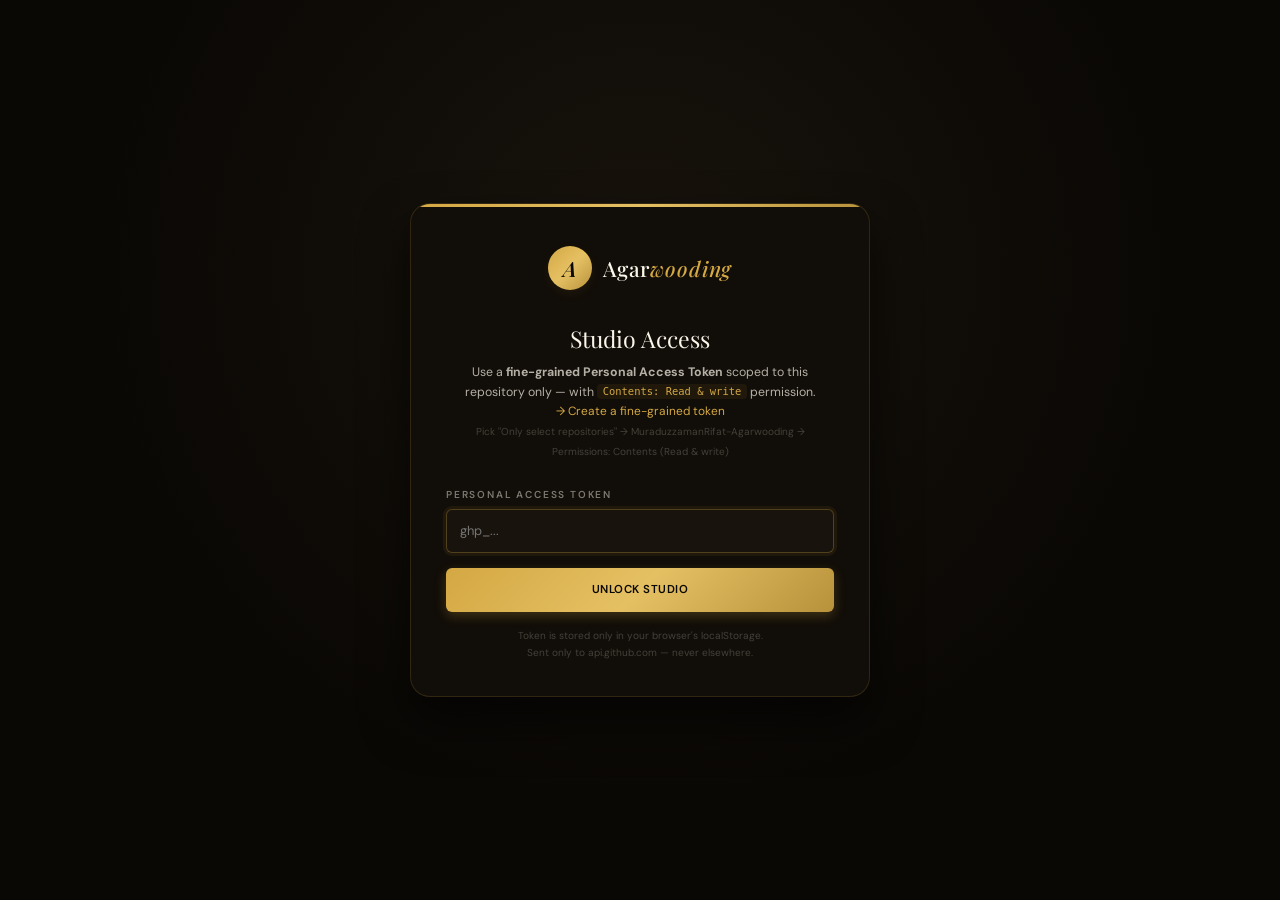
==== commit 05fe9da1: "Architectural hardening — 10 fixes from senior review SEO + build pipeline (#1, #7): - New GitHub Ac" ====
--- a/admin/index.html
+++ b/admin/index.html
@@ -6,949 +6,7 @@
 <meta name="robots" content="noindex,nofollow"/>
 <title>Agarwooding Studio</title>
 <link href="https://fonts.googleapis.com/css2?family=Playfair+Display:ital,wght@0,400;0,500;0,700;1,400&family=DM+Sans:wght@300;400;500;600&display=swap" rel="stylesheet"/>
-<style>
-/* ============ DESIGN TOKENS ============ */
-:root[data-theme="dark"] {
-  --bg:        #0A0805;
-  --bg2:       #110D08;
-  --bg3:       #18130C;
-  --bg4:       #221B12;
-  --bg5:       #2D241A;
-  --gold:      #D4A843;
-  --gold-light:#E5C063;
-  --gold-soft: #B8923B;
-  --gold-dim:  rgba(212,168,67,.16);
-  --gold-glow: rgba(212,168,67,.07);
-  --gold-ring: rgba(212,168,67,.30);
-  --cream:     #F4EBD8;
-  --ivory:     #FBF6EA;
-  --fg:        #FBF6EA;
-  --fg2:       rgba(251,246,234,.70);
-  --fg3:       rgba(251,246,234,.46);
-  --fg4:       rgba(251,246,234,.22);
-  --border:    rgba(212,168,67,.16);
-  --border2:   rgba(212,168,67,.07);
-  --border3:   rgba(255,255,255,.06);
-  --shadow-sm: 0 2px 8px rgba(0,0,0,.4);
-  --shadow:    0 8px 24px rgba(0,0,0,.5);
-  --shadow-lg: 0 24px 48px rgba(0,0,0,.6);
-  --gradient-gold: linear-gradient(135deg,#D4A843 0%,#E5C063 50%,#B8923B 100%);
-  --gradient-bar:  linear-gradient(90deg,transparent,#D4A843 30%,#E5C063 50%,#D4A843 70%,transparent);
-}
-:root[data-theme="light"] {
-  --bg:        #FAF6EE;
-  --bg2:       #FFFFFF;
-  --bg3:       #F4EBD8;
-  --bg4:       #EBE0C7;
-  --bg5:       #DCCDA6;
-  --gold:      #B8923B;
-  --gold-light:#D4A843;
-  --gold-soft: #8F6E2D;
-  --gold-dim:  rgba(184,146,59,.18);
-  --gold-glow: rgba(184,146,59,.08);
-  --gold-ring: rgba(184,146,59,.35);
-  --cream:     #2A1F10;
-  --ivory:     #1A130A;
-  --fg:        #1A130A;
-  --fg2:       rgba(26,19,10,.72);
-  --fg3:       rgba(26,19,10,.50);
-  --fg4:       rgba(26,19,10,.28);
-  --border:    rgba(184,146,59,.20);
-  --border2:   rgba(184,146,59,.10);
-  --border3:   rgba(0,0,0,.06);
-  --shadow-sm: 0 2px 8px rgba(120,90,30,.10);
-  --shadow:    0 8px 24px rgba(120,90,30,.14);
-  --shadow-lg: 0 24px 48px rgba(120,90,30,.18);
-  --gradient-gold: linear-gradient(135deg,#B8923B 0%,#D4A843 50%,#8F6E2D 100%);
-  --gradient-bar:  linear-gradient(90deg,transparent,#B8923B 30%,#D4A843 50%,#B8923B 70%,transparent);
-}
-:root {
-  --r-sm: 6px; --r: 10px; --r-lg: 14px; --r-xl: 20px;
-  --side-w: 256px; --side-w-collapsed: 72px;
-  --header-h: 64px;
-  --font-d:'Playfair Display',Georgia,serif;
-  --font-b:'DM Sans',-apple-system,system-ui,sans-serif;
-  --ease: cubic-bezier(.4,0,.2,1);
-  --t: 200ms;
-}
-
-/* ============ RESET ============ */
-*, *::before, *::after { box-sizing: border-box; margin: 0; padding: 0; }
-html, body { height: 100%; font-size: 14px; }
-body {
-  font-family: var(--font-b);
-  background: var(--bg);
-  color: var(--fg);
-  line-height: 1.6;
-  -webkit-font-smoothing: antialiased;
-  transition: background var(--t) var(--ease), color var(--t) var(--ease);
-}
-a { color: var(--gold); text-decoration: none; }
-a:hover { color: var(--gold-light); }
-button, input, textarea, select { font: inherit; color: inherit; }
-img { display: block; max-width: 100%; }
-
-/* ============ SCROLLBAR ============ */
-::-webkit-scrollbar { width: 6px; height: 6px; }
-::-webkit-scrollbar-track { background: transparent; }
-::-webkit-scrollbar-thumb { background: var(--border); border-radius: 99px; }
-::-webkit-scrollbar-thumb:hover { background: var(--gold-dim); }
-
-/* ============ ACCENT BAR ============ */
-.accent-bar {
-  position: fixed; top: 0; left: 0; right: 0;
-  height: 3px;
-  background: var(--gradient-bar);
-  z-index: 100;
-  pointer-events: none;
-}
-
-/* ============ LOGIN ============ */
-#login {
-  display: none;
-  position: fixed; inset: 0;
-  background: radial-gradient(circle at 50% 30%, var(--bg3), var(--bg) 60%);
-  z-index: 9999;
-  align-items: center; justify-content: center;
-  padding: 1rem;
-}
-#login.active { display: flex; }
-.login-card {
-  background: var(--bg2);
-  border: 1px solid var(--border);
-  border-radius: var(--r-xl);
-  padding: 3rem 2.5rem 2.5rem;
-  width: 100%; max-width: 460px;
-  position: relative;
-  overflow: hidden;
-  box-shadow: var(--shadow-lg);
-}
-.login-card::before {
-  content: ''; position: absolute;
-  top: 0; left: 0; right: 0; height: 3px;
-  background: var(--gradient-gold);
-}
-.login-brand {
-  display: flex; align-items: center; gap: .8rem;
-  margin-bottom: 2.2rem;
-  justify-content: center;
-}
-.login-brand .mark {
-  width: 44px; height: 44px;
-  background: var(--gradient-gold);
-  color: #0a0805;
-  border-radius: 50%;
-  display: flex; align-items: center; justify-content: center;
-  font-family: var(--font-d); font-style: italic;
-  font-size: 1.5rem; font-weight: 600;
-  box-shadow: 0 4px 12px var(--gold-glow);
-}
-.login-brand .name {
-  font-family: var(--font-d);
-  font-size: 1.5rem; font-weight: 500; letter-spacing: .04em;
-}
-.login-brand .name em { font-style: italic; color: var(--gold); }
-.login-h {
-  font-family: var(--font-d);
-  font-size: 1.65rem; font-weight: 400;
-  margin-bottom: .35rem;
-  text-align: center;
-}
-.login-sub {
-  color: var(--fg2);
-  font-size: .88rem;
-  margin-bottom: 1.8rem;
-  line-height: 1.6;
-  text-align: center;
-}
-.login-sub a { font-size: .85rem; }
-
-label {
-  display: block;
-  font-size: .72rem;
-  letter-spacing: .18em;
-  text-transform: uppercase;
-  color: var(--fg3);
-  margin-bottom: .45rem;
-  font-weight: 600;
-}
-input[type=text], input[type=email], input[type=tel],
-input[type=url], input[type=password], textarea, select {
-  width: 100%;
-  background: var(--bg);
-  border: 1px solid var(--border);
-  border-radius: var(--r-sm);
-  padding: .75rem .9rem;
-  color: var(--fg);
-  font-size: .92rem;
-  transition: border-color var(--t), background var(--t), box-shadow var(--t);
-}
-input:focus, textarea:focus, select:focus {
-  outline: none;
-  border-color: var(--gold-ring);
-  background: var(--bg3);
-  box-shadow: 0 0 0 3px var(--gold-glow);
-}
-textarea {
-  min-height: 90px;
-  resize: vertical;
-  font-family: var(--font-b);
-  line-height: 1.55;
-}
-
-/* ============ BUTTONS ============ */
-.btn {
-  display: inline-flex; align-items: center; justify-content: center;
-  gap: .5rem;
-  background: var(--gradient-gold);
-  color: #0a0805;
-  padding: .75rem 1.4rem;
-  border: none;
-  border-radius: var(--r-sm);
-  font-weight: 600;
-  letter-spacing: .04em;
-  cursor: pointer;
-  transition: transform 100ms, box-shadow var(--t), filter var(--t);
-  font-size: .82rem;
-  text-transform: uppercase;
-  white-space: nowrap;
-  box-shadow: 0 4px 12px rgba(212,168,67,.25);
-}
-.btn:hover { filter: brightness(1.08); box-shadow: 0 6px 18px rgba(212,168,67,.35); }
-.btn:active { transform: translateY(1px); }
-.btn:disabled { opacity: .5; cursor: not-allowed; filter: grayscale(.3); }
-.btn-w { width: 100%; padding: .9rem 1.2rem; }
-
-.btn-ghost {
-  background: transparent;
-  border: 1px solid var(--border);
-  color: var(--fg2);
-  box-shadow: none;
-}
-.btn-ghost:hover {
-  border-color: var(--gold-ring);
-  color: var(--fg);
-  background: var(--gold-glow);
-  box-shadow: none;
-}
-
-.btn-danger {
-  background: transparent;
-  border: 1px solid rgba(192,57,43,.4);
-  color: #E58371;
-  box-shadow: none;
-}
-.btn-danger:hover {
-  background: rgba(192,57,43,.16);
-  color: #FFB4A8;
-  box-shadow: none;
-}
-
-/* ============ APP SHELL ============ */
-#app { display: none; min-height: 100vh; }
-#app.active { display: block; }
-
-.layout {
-  display: grid;
-  grid-template-columns: var(--side-w) 1fr;
-  min-height: 100vh;
-  transition: grid-template-columns var(--t) var(--ease);
-}
-.layout.collapsed { grid-template-columns: var(--side-w-collapsed) 1fr; }
-
-/* ============ SIDEBAR ============ */
-aside.side {
-  background: var(--bg2);
-  border-right: 1px solid var(--border3);
-  position: sticky; top: 0;
-  height: 100vh;
-  display: flex; flex-direction: column;
-  overflow: hidden;
-}
-.side-brand {
-  height: var(--header-h);
-  display: flex; align-items: center; gap: .65rem;
-  padding: 0 1.4rem;
-  border-bottom: 1px solid var(--border3);
-  flex-shrink: 0;
-}
-.side-brand .mark {
-  width: 36px; height: 36px;
-  background: var(--gradient-gold);
-  color: #0a0805;
-  border-radius: 50%;
-  display: flex; align-items: center; justify-content: center;
-  font-family: var(--font-d); font-style: italic;
-  font-size: 1.25rem; font-weight: 600;
-  flex-shrink: 0;
-  box-shadow: 0 2px 8px var(--gold-glow);
-}
-.side-brand .name {
-  font-family: var(--font-d);
-  font-size: 1.05rem;
-  letter-spacing: .04em;
-  white-space: nowrap;
-  overflow: hidden;
-  transition: opacity var(--t);
-}
-.side-brand .name em { font-style: italic; color: var(--gold); }
-.layout.collapsed .side-brand .name { opacity: 0; pointer-events: none; }
-
-.side-nav {
-  padding: 1.2rem .65rem;
-  flex: 1;
-  overflow-y: auto;
-  overflow-x: hidden;
-}
-.side-section {
-  font-size: .65rem;
-  letter-spacing: .22em;
-  text-transform: uppercase;
-  color: var(--fg4);
-  font-weight: 600;
-  padding: 1rem .85rem .45rem;
-  white-space: nowrap;
-  overflow: hidden;
-  transition: opacity var(--t);
-}
-.side-section:first-child { padding-top: 0; }
-.layout.collapsed .side-section { opacity: 0; height: .8rem; padding-top: .8rem; padding-bottom: 0; }
-
-.nav-item {
-  display: flex; align-items: center; gap: .8rem;
-  padding: .65rem .85rem;
-  color: var(--fg2);
-  border-radius: var(--r-sm);
-  cursor: pointer;
-  font-size: .87rem;
-  font-weight: 500;
-  letter-spacing: .02em;
-  transition: background 120ms, color 120ms;
-  white-space: nowrap;
-  overflow: hidden;
-  position: relative;
-  border: none;
-  background: none;
-  width: 100%;
-  text-align: left;
-}
-.nav-item:hover { color: var(--fg); background: var(--gold-glow); }
-.nav-item.active {
-  color: var(--gold);
-  background: var(--gold-glow);
-}
-.nav-item.active::before {
-  content: ''; position: absolute;
-  left: 0; top: 20%; bottom: 20%;
-  width: 3px;
-  background: var(--gradient-gold);
-  border-radius: 0 3px 3px 0;
-}
-.nav-item .ic {
-  width: 20px; height: 20px;
-  flex-shrink: 0;
-  display: flex; align-items: center; justify-content: center;
-  font-size: 1.1rem;
-  color: currentColor;
-}
-.nav-item .lbl {
-  transition: opacity var(--t);
-  flex: 1;
-}
-.layout.collapsed .nav-item .lbl { opacity: 0; pointer-events: none; }
-.nav-item .badge {
-  background: var(--gold-glow);
-  color: var(--gold);
-  font-size: .68rem;
-  padding: .12rem .45rem;
-  border-radius: 99px;
-  font-weight: 600;
-  letter-spacing: .04em;
-  border: 1px solid var(--border);
-  transition: opacity var(--t);
-}
-.layout.collapsed .nav-item .badge { opacity: 0; pointer-events: none; }
-
-.side-foot {
-  padding: 1rem 1.4rem;
-  border-top: 1px solid var(--border3);
-  font-size: .76rem;
-  color: var(--fg3);
-  flex-shrink: 0;
-  transition: opacity var(--t);
-}
-.layout.collapsed .side-foot { opacity: 0; pointer-events: none; }
-.side-foot .meta { font-size: .68rem; letter-spacing: .12em; text-transform: uppercase; color: var(--fg4); margin-bottom: .25rem; }
-
-/* ============ TOPBAR ============ */
-header.topbar {
-  height: var(--header-h);
-  background: var(--bg2);
-  border-bottom: 1px solid var(--border3);
-  display: flex;
-  align-items: center;
-  justify-content: space-between;
-  padding: 0 1.5rem;
-  position: sticky;
-  top: 0; z-index: 50;
-}
-.tb-left {
-  display: flex; align-items: center; gap: 1rem;
-  flex: 1;
-}
-.tb-toggle {
-  background: none; border: none;
-  color: var(--fg2);
-  cursor: pointer;
-  padding: .5rem;
-  border-radius: var(--r-sm);
-  display: flex; align-items: center; justify-content: center;
-  transition: background var(--t), color var(--t);
-}
-.tb-toggle:hover { background: var(--gold-glow); color: var(--gold); }
-.tb-toggle svg { width: 22px; height: 22px; }
-
-.tb-search {
-  position: relative;
-  max-width: 320px;
-  flex: 1;
-  display: none;
-}
-@media (min-width: 768px) { .tb-search { display: block; } }
-.tb-search input {
-  padding-left: 2.4rem;
-  background: var(--bg3);
-  border-color: var(--border3);
-  font-size: .85rem;
-}
-.tb-search svg {
-  position: absolute;
-  left: .75rem; top: 50%;
-  transform: translateY(-50%);
-  width: 16px; height: 16px;
-  color: var(--fg3);
-  pointer-events: none;
-}
-
-.tb-right {
-  display: flex; align-items: center; gap: .35rem;
-}
-.ic-btn {
-  background: none; border: none;
-  color: var(--fg2);
-  cursor: pointer;
-  padding: .55rem;
-  border-radius: var(--r-sm);
-  display: flex; align-items: center; justify-content: center;
-  position: relative;
-  transition: background var(--t), color var(--t);
-}
-.ic-btn:hover { background: var(--gold-glow); color: var(--gold); }
-.ic-btn svg { width: 19px; height: 19px; }
-.ic-btn .dot {
-  position: absolute;
-  top: 6px; right: 6px;
-  width: 7px; height: 7px;
-  background: var(--gold);
-  border-radius: 50%;
-  box-shadow: 0 0 0 2px var(--bg2);
-}
-.ic-btn .badge-num {
-  position: absolute;
-  top: 2px; right: 2px;
-  min-width: 16px; height: 16px;
-  background: var(--gold);
-  color: #0a0805;
-  border-radius: 99px;
-  font-size: .65rem;
-  font-weight: 700;
-  display: flex; align-items: center; justify-content: center;
-  padding: 0 4px;
-  box-shadow: 0 0 0 2px var(--bg2);
-}
-
-.tb-divider { width: 1px; height: 26px; background: var(--border3); margin: 0 .35rem; }
-
-.profile-chip {
-  display: flex; align-items: center; gap: .6rem;
-  padding: .35rem .65rem .35rem .35rem;
-  border-radius: var(--r-sm);
-  cursor: pointer;
-  transition: background var(--t);
-}
-.profile-chip:hover { background: var(--gold-glow); }
-.profile-chip .avatar {
-  width: 34px; height: 34px;
-  background: var(--gradient-gold);
-  color: #0a0805;
-  border-radius: 50%;
-  display: flex; align-items: center; justify-content: center;
-  font-weight: 700;
-  font-size: .82rem;
-  letter-spacing: .04em;
-  flex-shrink: 0;
-}
-.profile-chip .info { display: none; line-height: 1.25; }
-@media (min-width: 768px) { .profile-chip .info { display: block; } }
-.profile-chip .info .who { font-size: .82rem; font-weight: 600; }
-.profile-chip .info .role { font-size: .68rem; color: var(--fg3); letter-spacing: .04em; }
-
-/* ============ MAIN ============ */
-main.main {
-  display: flex;
-  flex-direction: column;
-  min-height: 100vh;
-  overflow: hidden;
-  background: var(--bg);
-}
-
-.welcome {
-  padding: 1.6rem 2rem 1rem;
-  display: flex;
-  align-items: flex-start;
-  justify-content: space-between;
-  gap: 1rem;
-  flex-wrap: wrap;
-}
-.welcome h1 {
-  font-family: var(--font-d);
-  font-size: 1.5rem;
-  font-weight: 500;
-  letter-spacing: .01em;
-  margin-bottom: .15rem;
-}
-.welcome h1 em { font-style: italic; color: var(--gold); }
-.welcome p { color: var(--fg3); font-size: .85rem; letter-spacing: .02em; }
-.welcome .actions { display: flex; gap: .55rem; flex-wrap: wrap; }
-.welcome .actions .btn,
-.welcome .actions .btn-ghost { padding: .65rem 1.1rem; font-size: .76rem; }
-
-.dirty-pill {
-  display: none;
-  align-items: center; gap: .5rem;
-  padding: .35rem .8rem;
-  border-radius: 99px;
-  background: var(--gold-glow);
-  border: 1px solid var(--border);
-  color: var(--gold);
-  font-size: .68rem;
-  letter-spacing: .14em;
-  text-transform: uppercase;
-  font-weight: 600;
-}
-.dirty .dirty-pill { display: inline-flex; }
-.dirty-pill .pulse {
-  width: 7px; height: 7px;
-  background: var(--gold);
-  border-radius: 50%;
-  animation: pulse 1.5s infinite;
-}
-@keyframes pulse {
-  0%,100% { opacity: 1; transform: scale(1); }
-  50% { opacity: .4; transform: scale(.7); }
-}
-
-.content {
-  padding: 0 2rem 2rem;
-  flex: 1;
-  overflow-y: auto;
-  max-width: 1400px;
-  width: 100%;
-}
-
-/* ============ DASHBOARD ============ */
-.stat-grid {
-  display: grid;
-  grid-template-columns: repeat(auto-fit, minmax(220px, 1fr));
-  gap: 1rem;
-  margin-bottom: 1.5rem;
-}
-.stat-card {
-  background: var(--bg2);
-  border: 1px solid var(--border3);
-  border-radius: var(--r-lg);
-  padding: 1.3rem;
-  position: relative;
-  overflow: hidden;
-  transition: border-color var(--t), transform var(--t);
-}
-.stat-card:hover {
-  border-color: var(--border);
-  transform: translateY(-2px);
-}
-.stat-card::after {
-  content: ''; position: absolute;
-  top: 0; left: 0; right: 0;
-  height: 2px;
-  background: var(--gradient-bar);
-  opacity: 0; transition: opacity var(--t);
-}
-.stat-card:hover::after { opacity: 1; }
-.stat-head {
-  display: flex; align-items: flex-start; justify-content: space-between;
-  margin-bottom: .8rem;
-}
-.stat-icon {
-  width: 38px; height: 38px;
-  border-radius: var(--r);
-  background: var(--gold-glow);
-  border: 1px solid var(--border);
-  color: var(--gold);
-  display: flex; align-items: center; justify-content: center;
-  font-size: 1.1rem;
-}
-.stat-icon svg { width: 18px; height: 18px; }
-.stat-label {
-  font-size: .72rem;
-  letter-spacing: .14em;
-  text-transform: uppercase;
-  color: var(--fg3);
-  font-weight: 600;
-  margin-bottom: .25rem;
-}
-.stat-value {
-  font-family: var(--font-d);
-  font-size: 1.85rem;
-  font-weight: 500;
-  color: var(--fg);
-  line-height: 1.1;
-  margin-bottom: .3rem;
-}
-.stat-meta {
-  font-size: .76rem;
-  color: var(--fg3);
-}
-.stat-meta strong { color: var(--gold); font-weight: 600; }
-
-.dash-row {
-  display: grid;
-  grid-template-columns: 2fr 1fr;
-  gap: 1rem;
-  margin-bottom: 1.5rem;
-}
-@media (max-width: 880px) { .dash-row { grid-template-columns: 1fr; } }
-
-.panel {
-  background: var(--bg2);
-  border: 1px solid var(--border3);
-  border-radius: var(--r-lg);
-  padding: 1.4rem;
-}
-.panel-head {
-  display: flex; align-items: center; justify-content: space-between;
-  margin-bottom: 1rem;
-  padding-bottom: .75rem;
-  border-bottom: 1px solid var(--border3);
-}
-.panel-h {
-  font-family: var(--font-d);
-  font-size: 1.05rem;
-  font-weight: 500;
-  color: var(--fg);
-  letter-spacing: .02em;
-}
-.panel-h em { font-style: italic; color: var(--gold); }
-.panel-action {
-  font-size: .74rem;
-  color: var(--gold);
-  letter-spacing: .06em;
-  text-transform: uppercase;
-  cursor: pointer;
-  background: none;
-  border: none;
-  font-weight: 600;
-}
-.panel-action:hover { color: var(--gold-light); }
-
-.recent-list { display: flex; flex-direction: column; gap: .65rem; }
-.recent-item {
-  display: flex; align-items: center; gap: .8rem;
-  padding: .65rem;
-  border-radius: var(--r-sm);
-  transition: background var(--t);
-  cursor: pointer;
-}
-.recent-item:hover { background: var(--gold-glow); }
-.recent-item .thumb {
-  width: 44px; height: 44px;
-  border-radius: var(--r-sm);
-  background: var(--bg3) center/cover;
-  flex-shrink: 0;
-  border: 1px solid var(--border3);
-}
-.recent-item .body { flex: 1; min-width: 0; }
-.recent-item .title {
-  font-size: .87rem;
-  font-weight: 500;
-  margin-bottom: .15rem;
-  overflow: hidden;
-  text-overflow: ellipsis;
-  white-space: nowrap;
-}
-.recent-item .meta {
-  font-size: .72rem;
-  color: var(--fg3);
-  letter-spacing: .04em;
-}
-
-.cat-bar { display: flex; flex-direction: column; gap: .8rem; }
-.cat-bar-row { display: flex; align-items: center; gap: .8rem; }
-.cat-bar-row .lbl {
-  width: 90px;
-  font-size: .8rem;
-  font-weight: 500;
-  color: var(--fg2);
-}
-.cat-bar-row .track {
-  flex: 1;
-  height: 8px;
-  background: var(--bg3);
-  border-radius: 99px;
-  overflow: hidden;
-}
-.cat-bar-row .fill {
-  height: 100%;
-  background: var(--gradient-gold);
-  border-radius: 99px;
-  transition: width 600ms var(--ease);
-}
-.cat-bar-row .num {
-  width: 30px;
-  text-align: right;
-  font-size: .85rem;
-  font-weight: 600;
-  color: var(--gold);
-  font-family: var(--font-d);
-}
-
-.quick-actions { display: grid; grid-template-columns: repeat(auto-fit, minmax(180px, 1fr)); gap: .75rem; }
-.quick-btn {
-  background: var(--bg3);
-  border: 1px solid var(--border3);
-  border-radius: var(--r);
-  padding: 1rem 1.15rem;
-  text-align: left;
-  cursor: pointer;
-  display: flex; align-items: center; gap: .75rem;
-  transition: border-color var(--t), background var(--t), transform var(--t);
-}
-.quick-btn:hover {
-  border-color: var(--gold-ring);
-  background: var(--gold-glow);
-  transform: translateX(2px);
-}
-.quick-btn .qi {
-  width: 36px; height: 36px;
-  border-radius: var(--r-sm);
-  background: var(--gold-glow);
-  color: var(--gold);
-  display: flex; align-items: center; justify-content: center;
-  flex-shrink: 0;
-}
-.quick-btn .qi svg { width: 18px; height: 18px; }
-.quick-btn .qb { font-size: .85rem; font-weight: 500; color: var(--fg); }
-.quick-btn .qs { font-size: .7rem; color: var(--fg3); display: block; margin-top: .1rem; }
-
-/* ============ FORM CARDS ============ */
-.section-title {
-  font-family: var(--font-d);
-  font-size: 1.4rem;
-  font-weight: 500;
-  margin-bottom: .3rem;
-  color: var(--fg);
-}
-.section-title em { font-style: italic; color: var(--gold); }
-.section-sub {
-  color: var(--fg3);
-  font-size: .85rem;
-  margin-bottom: 1.6rem;
-  letter-spacing: .02em;
-}
-
-.field { margin-bottom: 1.1rem; }
-.row { display: grid; grid-template-columns: 1fr 1fr; gap: 1rem; }
-.row3 { display: grid; grid-template-columns: 1fr 1fr 1fr; gap: 1rem; }
-@media (max-width: 768px) { .row, .row3 { grid-template-columns: 1fr; } }
-
-.card {
-  background: var(--bg2);
-  border: 1px solid var(--border3);
-  border-radius: var(--r-lg);
-  padding: 1.4rem;
-  margin-bottom: 1rem;
-  position: relative;
-  transition: border-color var(--t);
-}
-.card:hover { border-color: var(--border); }
-.card-head {
-  display: flex; align-items: center; justify-content: space-between;
-  margin-bottom: 1rem;
-  gap: .6rem;
-  padding-bottom: .8rem;
-  border-bottom: 1px solid var(--border3);
-}
-.card-h {
-  font-family: var(--font-d);
-  font-size: 1rem;
-  color: var(--fg);
-  font-weight: 500;
-  letter-spacing: .01em;
-  flex: 1;
-  white-space: nowrap;
-  overflow: hidden;
-  text-overflow: ellipsis;
-}
-.cat-pill {
-  display: inline-block;
-  padding: .25rem .6rem;
-  border-radius: 99px;
-  font-size: .65rem;
-  letter-spacing: .14em;
-  text-transform: uppercase;
-  background: var(--gold-glow);
-  color: var(--gold);
-  border: 1px solid var(--border);
-  font-weight: 600;
-}
-.cat-pill.history { background: rgba(212,168,67,.1); color: #D4A843; border-color: rgba(212,168,67,.25); }
-.cat-pill.science { background: rgba(142,201,232,.1); color: #8EC9E8; border-color: rgba(142,201,232,.25); }
-.cat-pill.lifestyle { background: rgba(168,200,144,.1); color: #A8C890; border-color: rgba(168,200,144,.25); }
-.cat-pill.culture { background: rgba(216,175,212,.1); color: #D8AFD4; border-color: rgba(216,175,212,.25); }
-
-.add-btn {
-  width: 100%;
-  padding: 1.1rem;
-  border: 1.5px dashed var(--border);
-  background: transparent;
-  color: var(--fg3);
-  border-radius: var(--r-lg);
-  cursor: pointer;
-  font-family: var(--font-b);
-  font-weight: 500;
-  letter-spacing: .04em;
-  transition: border-color var(--t), color var(--t), background var(--t);
-}
-.add-btn:hover {
-  border-color: var(--gold-ring);
-  border-style: solid;
-  color: var(--gold);
-  background: var(--gold-glow);
-}
-
-.move-actions { display: flex; gap: .3rem; }
-.move-btn {
-  background: transparent;
-  border: 1px solid var(--border3);
-  color: var(--fg3);
-  padding: .35rem .55rem;
-  border-radius: var(--r-sm);
-  cursor: pointer;
-  font-size: .75rem;
-  line-height: 1;
-}
-.move-btn:hover:not(:disabled) { border-color: var(--gold-ring); color: var(--gold); }
-.move-btn:disabled { opacity: .35; cursor: not-allowed; }
-
-.benefits-list { display: flex; flex-wrap: wrap; gap: .4rem; margin-top: .4rem; }
-.benefit-tag {
-  background: var(--gold-glow);
-  border: 1px solid var(--border);
-  color: var(--fg2);
-  padding: .25rem .65rem;
-  border-radius: 99px;
-  font-size: .76rem;
-  display: inline-flex; align-items: center; gap: .35rem;
-}
-.benefit-tag button {
-  background: none; border: none;
-  color: var(--fg3);
-  cursor: pointer; padding: 0;
-  font-size: .95rem; line-height: 1;
-}
-.benefit-tag button:hover { color: #E58371; }
-.tag-input-row { display: flex; gap: .5rem; margin-top: .4rem; }
-.tag-input-row input { flex: 1; }
-.tag-input-row button { padding: .55rem .9rem; font-size: .76rem; }
-
-/* ============ TOAST ============ */
-.toast-wrap {
-  position: fixed;
-  top: 5rem; right: 1.2rem;
-  z-index: 9999;
-  display: flex; flex-direction: column;
-  gap: .55rem;
-  max-width: 380px;
-}
-.toast {
-  background: var(--bg2);
-  border: 1px solid var(--border);
-  border-left: 3px solid var(--gold);
-  padding: .85rem 1.15rem;
-  border-radius: var(--r);
-  font-size: .85rem;
-  animation: toast-in 220ms var(--ease);
-  box-shadow: var(--shadow);
-}
-.toast.success { border-left-color: #5CA873; }
-.toast.error { border-left-color: #C0392B; }
-.toast .t { font-weight: 600; margin-bottom: .15rem; }
-.toast .m { color: var(--fg2); font-size: .78rem; line-height: 1.5; }
-@keyframes toast-in { from { opacity: 0; transform: translateX(20px); } to { opacity: 1; transform: none; } }
-@keyframes toast-out { to { opacity: 0; transform: translateX(20px); } }
-
-.skeleton {
-  padding: 4rem 2rem;
-  text-align: center;
-  color: var(--fg3);
-  font-size: .85rem;
-  letter-spacing: .12em;
-  text-transform: uppercase;
-}
-.skeleton::before {
-  content: '';
-  display: block;
-  width: 32px; height: 32px;
-  border: 2px solid var(--border);
-  border-top-color: var(--gold);
-  border-radius: 50%;
-  margin: 0 auto 1rem;
-  animation: spin 800ms linear infinite;
-}
-@keyframes spin { to { transform: rotate(360deg); } }
-
-/* ============ RESPONSIVE ============ */
-@media (max-width: 880px) {
-  .layout { grid-template-columns: 1fr; }
-  aside.side {
-    position: fixed;
-    left: -280px; top: 0;
-    width: 280px;
-    z-index: 100;
-    transition: left var(--t) var(--ease);
-    box-shadow: var(--shadow-lg);
-  }
-  aside.side.open { left: 0; }
-  .layout.collapsed .side-brand .name,
-  .layout.collapsed .side-section,
-  .layout.collapsed .nav-item .lbl,
-  .layout.collapsed .nav-item .badge,
-  .layout.collapsed .side-foot { opacity: 1; pointer-events: auto; }
-  .layout.collapsed { grid-template-columns: 1fr; }
-  .content { padding: 0 1rem 2rem; }
-  .welcome { padding: 1.4rem 1rem 1rem; }
-  .dash-row { grid-template-columns: 1fr; }
-}
-
-.menu-overlay {
-  display: none;
-  position: fixed; inset: 0;
-  background: rgba(0,0,0,.55);
-  z-index: 90;
-  animation: fade-in 150ms;
-}
-@keyframes fade-in { from { opacity: 0; } to { opacity: 1; } }
-.menu-overlay.show { display: block; }
-</style>
+<link rel="stylesheet" href="admin.css"/>
 </head>
 <body>
 <div class="accent-bar"></div>
@@ -962,8 +20,9 @@
     </div>
     <h1 class="login-h">Studio Access</h1>
     <p class="login-sub">
-      Enter a GitHub Personal Access Token with <code style="color:var(--gold);background:var(--gold-glow);padding:.1rem .4rem;border-radius:4px;font-size:.85em">repo</code> scope.<br/>
-      <a href="https://github.com/settings/tokens/new?scopes=repo&description=Agarwooding%20Studio" target="_blank" rel="noopener">→ Create a token in GitHub</a>
+      Use a <strong>fine-grained Personal Access Token</strong> scoped to this repository only — with <code style="color:var(--gold);background:var(--gold-glow);padding:.1rem .4rem;border-radius:4px;font-size:.85em">Contents: Read & write</code> permission.<br/>
+      <a href="https://github.com/settings/personal-access-tokens/new" target="_blank" rel="noopener">→ Create a fine-grained token</a><br/>
+      <span style="font-size:.72rem;color:var(--fg4)">Pick "Only select repositories" → MuraduzzamanRifat-Agarwooding → Permissions: Contents (Read & write)</span>
     </p>
     <div class="field">
       <label for="token">Personal Access Token</label>
@@ -1015,11 +74,64 @@
           <span class="lbl">Products</span>
           <span class="badge" id="prod-count">0</span>
         </button>
+        <button type="button" class="nav-item" data-view="pageHeroes">
+          <span class="ic">
+            <svg viewBox="0 0 24 24" fill="none" stroke="currentColor" stroke-width="1.8" stroke-linecap="round" stroke-linejoin="round"><rect x="3" y="3" width="18" height="14" rx="2"/><path d="M3 17l5-5 4 4 3-3 6 6"/></svg>
+          </span>
+          <span class="lbl">Page Heroes</span>
+        </button>
+        <button type="button" class="nav-item" data-view="team">
+          <span class="ic">
+            <svg viewBox="0 0 24 24" fill="none" stroke="currentColor" stroke-width="1.8" stroke-linecap="round" stroke-linejoin="round"><path d="M17 21v-2a4 4 0 0 0-4-4H5a4 4 0 0 0-4 4v2"/><circle cx="9" cy="7" r="4"/><path d="M23 21v-2a4 4 0 0 0-3-3.87M16 3.13a4 4 0 0 1 0 7.75"/></svg>
+          </span>
+          <span class="lbl">Team</span>
+          <span class="badge" id="team-count">0</span>
+        </button>
+        <button type="button" class="nav-item" data-view="milestones">
+          <span class="ic">
+            <svg viewBox="0 0 24 24" fill="none" stroke="currentColor" stroke-width="1.8" stroke-linecap="round" stroke-linejoin="round"><path d="M12 2v4M12 18v4M4.93 4.93l2.83 2.83M16.24 16.24l2.83 2.83M2 12h4M18 12h4M4.93 19.07l2.83-2.83M16.24 7.76l2.83-2.83"/></svg>
+          </span>
+          <span class="lbl">Milestones</span>
+          <span class="badge" id="ms-count">0</span>
+        </button>
+        <button type="button" class="nav-item" data-view="faq">
+          <span class="ic">
+            <svg viewBox="0 0 24 24" fill="none" stroke="currentColor" stroke-width="1.8" stroke-linecap="round" stroke-linejoin="round"><circle cx="12" cy="12" r="10"/><path d="M9.09 9a3 3 0 0 1 5.83 1c0 2-3 3-3 3M12 17h.01"/></svg>
+          </span>
+          <span class="lbl">FAQ</span>
+          <span class="badge" id="faq-count">0</span>
+        </button>
+        <button type="button" class="nav-item" data-view="sourcing">
+          <span class="ic">
+            <svg viewBox="0 0 24 24" fill="none" stroke="currentColor" stroke-width="1.8" stroke-linecap="round" stroke-linejoin="round"><circle cx="12" cy="12" r="10"/><path d="M2 12h20M12 2a15.3 15.3 0 0 1 4 10 15.3 15.3 0 0 1-4 10 15.3 15.3 0 0 1-4-10 15.3 15.3 0 0 1 4-10z"/></svg>
+          </span>
+          <span class="lbl">Sourcing Locations</span>
+        </button>
+        <button type="button" class="nav-item" data-view="certs">
+          <span class="ic">
+            <svg viewBox="0 0 24 24" fill="none" stroke="currentColor" stroke-width="1.8" stroke-linecap="round" stroke-linejoin="round"><circle cx="12" cy="8" r="7"/><path d="M8.21 13.89L7 23l5-3 5 3-1.21-9.12"/></svg>
+          </span>
+          <span class="lbl">Certifications</span>
+        </button>
         <button type="button" class="nav-item" data-view="company">
           <span class="ic">
             <svg viewBox="0 0 24 24" fill="none" stroke="currentColor" stroke-width="1.8" stroke-linecap="round" stroke-linejoin="round"><path d="M3 21h18M5 21V7l8-4v18M19 21V11l-6-4"/><path d="M9 9v.01M9 12v.01M9 15v.01M9 18v.01"/></svg>
           </span>
           <span class="lbl">Company Info</span>
+        </button>
+
+        <div class="side-section">Settings</div>
+        <button type="button" class="nav-item" data-view="settings">
+          <span class="ic">
+            <svg viewBox="0 0 24 24" fill="none" stroke="currentColor" stroke-width="1.8" stroke-linecap="round" stroke-linejoin="round"><circle cx="12" cy="12" r="3"/><path d="M19.4 15a1.65 1.65 0 0 0 .33 1.82l.06.06a2 2 0 0 1 0 2.83 2 2 0 0 1-2.83 0l-.06-.06a1.65 1.65 0 0 0-1.82-.33 1.65 1.65 0 0 0-1 1.51V21a2 2 0 0 1-4 0v-.09A1.65 1.65 0 0 0 9 19.4a1.65 1.65 0 0 0-1.82.33l-.06.06a2 2 0 1 1-2.83-2.83l.06-.06a1.65 1.65 0 0 0 .33-1.82 1.65 1.65 0 0 0-1.51-1H3a2 2 0 0 1 0-4h.09A1.65 1.65 0 0 0 4.6 9a1.65 1.65 0 0 0-.33-1.82l-.06-.06a2 2 0 1 1 2.83-2.83l.06.06a1.65 1.65 0 0 0 1.82.33H9a1.65 1.65 0 0 0 1-1.51V3a2 2 0 0 1 4 0v.09a1.65 1.65 0 0 0 1 1.51 1.65 1.65 0 0 0 1.82-.33l.06-.06a2 2 0 1 1 2.83 2.83l-.06.06a1.65 1.65 0 0 0-.33 1.82V9a1.65 1.65 0 0 0 1.51 1H21a2 2 0 0 1 0 4h-.09a1.65 1.65 0 0 0-1.51 1z"/></svg>
+          </span>
+          <span class="lbl">Site Settings</span>
+        </button>
+        <button type="button" class="nav-item" data-view="history">
+          <span class="ic">
+            <svg viewBox="0 0 24 24" fill="none" stroke="currentColor" stroke-width="1.8" stroke-linecap="round" stroke-linejoin="round"><path d="M3 12a9 9 0 1 0 3-6.7L3 8"/><path d="M3 3v5h5M12 7v5l4 2"/></svg>
+          </span>
+          <span class="lbl">Version History</span>
         </button>
 
         <div class="side-section">Tools</div>
@@ -1152,7 +264,10 @@
     });
     if(!r.ok){
       const e = await r.json().catch(() => ({ message: r.statusText }));
-      throw new Error(e.message || r.statusText);
+      const err = new Error(e.message || r.statusText);
+      err.status = r.status;
+      err.body = e;
+      throw err;
     }
     return r.json();
   }
@@ -1161,6 +276,25 @@
     const r = await fetch(url, { headers: this.headers() });
     if(!r.ok) return [];
     return r.json();
+  }
+  async uploadImage(file){
+    const sanitized = file.name.toLowerCase().replace(/[^a-z0-9._-]/g,'-').replace(/-+/g,'-');
+    const path = `images/uploads/${Date.now()}-${sanitized}`;
+    const base64 = await new Promise((resolve, reject) => {
+      const r = new FileReader();
+      r.onload = () => resolve(String(r.result).split(',')[1]);
+      r.onerror = () => reject(r.error);
+      r.readAsDataURL(file);
+    });
+    const body = { message: `cms: upload image ${sanitized}`, content: base64, branch: this.branch };
+    const r = await fetch(`${this.base}/repos/${this.owner}/${this.repo}/contents/${path}`, {
+      method: 'PUT', headers: this.headers(), body: JSON.stringify(body)
+    });
+    if(!r.ok){
+      const e = await r.json().catch(() => ({ message: r.statusText }));
+      throw new Error(e.message || r.statusText);
+    }
+    return path;
   }
 }
 
@@ -1283,8 +417,12 @@
 });
 
 function updateBadges(){
-  document.getElementById('blog-count').textContent = (data.blogPosts || []).length;
-  document.getElementById('prod-count').textContent = (data.products || []).length;
+  const set = (id, n) => { const el = document.getElementById(id); if(el) el.textContent = n; };
+  set('blog-count', (data.blogPosts || []).length);
+  set('prod-count', (data.products || []).length);
+  set('team-count', (data.team || []).length);
+  set('ms-count',   (data.milestones || []).length);
+  set('faq-count',  (data.faq || []).length);
 }
 
 /* ============ SAVE ============ */
@@ -1305,7 +443,18 @@
     updateBadges();
     toast('success', 'Saved to GitHub', 'Live in ~30 seconds (after Pages rebuild).');
   }catch(err){
-    toast('error', 'Save failed', err.message);
+    if(err.status === 409 || /sha/i.test(err.message)){
+      const choice = confirm(
+        'CONFLICT — someone else updated the content while you were editing.\n\n' +
+        '• Click OK to RELOAD their changes (your edits will be lost).\n' +
+        '• Click Cancel to keep editing — you can copy your changes elsewhere first.'
+      );
+      if(choice){
+        await loadContent();
+      }
+    } else {
+      toast('error', 'Save failed', err.message);
+    }
   }finally{
     btn.disabled = false; btn.textContent = orig;
   }
@@ -1327,11 +476,19 @@
 });
 
 const VIEW_TITLES = {
-  dashboard: { title: 'Welcome back', sub: 'Track your content updates and stats from one place.' },
-  hero:      { title: 'Hero & Homepage', sub: 'Top-of-page brand statement and the blog featured article.' },
-  blog:      { title: 'Blog Posts', sub: 'Manage your editorial library — articles by category.' },
-  products:  { title: 'Products', sub: 'Manage your product catalog — order, status, descriptions.' },
-  company:   { title: 'Company Info', sub: 'Brand, contact details, and address — used across all page footers.' }
+  dashboard:  { title: 'Welcome back', sub: 'Track your content updates and stats from one place.' },
+  hero:       { title: 'Hero & Homepage', sub: 'Top-of-page brand statement and the blog featured article.' },
+  blog:       { title: 'Blog Posts', sub: 'Manage your editorial library — articles by category.' },
+  products:   { title: 'Products', sub: 'Manage your product catalog — order, status, descriptions.' },
+  pageHeroes: { title: 'Page Heroes', sub: 'Hero block at the top of each subpage — image, eyebrow, headline, sub.' },
+  team:       { title: 'Team', sub: 'Leadership team shown on the company page.' },
+  milestones: { title: 'Milestones', sub: 'Company history timeline shown on the company page.' },
+  faq:        { title: 'FAQ', sub: 'Frequently asked questions on the contact page.' },
+  sourcing:   { title: 'Sourcing Locations', sub: 'Origin countries shown on the products page.' },
+  certs:      { title: 'Certifications', sub: 'Certifications shown on the products & company pages.' },
+  company:    { title: 'Company Info', sub: 'Brand, contact details, and address — used across all page footers.' },
+  settings:   { title: 'Site Settings', sub: 'Footer text, copyright, and per-page meta tags (title + description).' },
+  history:    { title: 'Version History', sub: 'Last 20 changes to your content. Open any commit on GitHub to roll back.' }
 };
 function updateWelcome(){
   const v = VIEW_TITLES[currentView];
@@ -1345,12 +502,22 @@
 /* ============ RENDER ============ */
 function renderView(view){
   const host = document.getElementById('view-host');
-  if(view === 'dashboard') host.innerHTML = renderDashboard();
-  if(view === 'hero')      host.innerHTML = renderHero();
-  if(view === 'blog')      host.innerHTML = renderBlog();
-  if(view === 'products')  host.innerHTML = renderProducts();
-  if(view === 'company')   host.innerHTML = renderCompany();
+  if(view === 'dashboard')  host.innerHTML = renderDashboard();
+  if(view === 'hero')       host.innerHTML = renderHero();
+  if(view === 'blog')       host.innerHTML = renderBlog();
+  if(view === 'products')   host.innerHTML = renderProducts();
+  if(view === 'pageHeroes') host.innerHTML = renderPageHeroes();
+  if(view === 'team')       host.innerHTML = renderListView('team');
+  if(view === 'milestones') host.innerHTML = renderListView('milestones');
+  if(view === 'faq')        host.innerHTML = renderListView('faq');
+  if(view === 'sourcing')   host.innerHTML = renderListView('sourcing');
+  if(view === 'certs')      host.innerHTML = renderListView('certs');
+  if(view === 'company')    host.innerHTML = renderCompany();
+  if(view === 'settings')   host.innerHTML = renderSettings();
+  if(view === 'history')    { renderHistory(); return; }
   attachInputs();
+  attachImageUploads();
+  if(['team','milestones','faq','sourcing','certs'].includes(view)) bindListAdd(view);
   if(view === 'dashboard') bindDashboard();
   if(view === 'blog') bindBlogAdd();
   if(view === 'products') bindProdAdd();
@@ -1374,7 +541,15 @@
   posts.forEach(p => { if(counts[p.category] !== undefined) counts[p.category]++; });
   const maxCount = Math.max(1, ...Object.values(counts));
 
-  const recent = posts.slice(0, 5);
+  // Most recent first: prefer updatedAt, then createdAt, then natural list order
+  const recent = [...posts]
+    .sort((a, b) => {
+      const ta = Date.parse(a.updatedAt || a.createdAt || 0) || 0;
+      const tb = Date.parse(b.updatedAt || b.createdAt || 0) || 0;
+      if (ta !== tb) return tb - ta;
+      return 0;
+    })
+    .slice(0, 5);
 
   return `
     <div class="stat-grid">
@@ -1541,7 +716,7 @@
         <div class="field"><label>Read time</label><input type="text" data-bind id="feat-readtime" value="${esc(f.readTime||'')}"/></div>
         <div class="field"><label>Badge text</label><input type="text" data-bind id="feat-badge" value="${esc(f.badge||'')}"/></div>
       </div>
-      <div class="field"><label>Image path</label><input type="text" data-bind id="feat-image" value="${esc(f.image||'')}" placeholder="images/ceremonial-room.jpg"/></div>
+      <div class="field"><label>Image path</label>${imageInputRow('feat-image', f.image, 'images/ceremonial-room.jpg')}</div>
     </div>
   `;
 }
@@ -1598,23 +773,35 @@
         </select>
       </div>
       <div class="field"><label>Read time</label><input type="text" data-bind data-bp="readTime" value="${esc(p.readTime||'')}" placeholder="6 min read"/></div>
-      <div class="field"><label>Image path</label><input type="text" data-bind data-bp="image" value="${esc(p.image||'')}" placeholder="images/forest-origin.jpg"/></div>
+      <div class="field"><label>Image</label><div data-upload-wrap><input type="text" data-bind data-bp="image" id="bp-img-${i}" value="${esc(p.image||'')}" placeholder="images/forest-origin.jpg" style="flex:1"/><label class="btn btn-ghost upload-inline">↑ Upload<input type="file" accept="image/*" style="display:none" data-upload-target="bp-img-${i}"/></label></div></div>
     </div>
   </div>
   `;
 }
 function captureBlog(){
   const cards = document.querySelectorAll('[data-bp-i]');
+  const now = new Date().toISOString();
   data.blogPosts = Array.from(cards).map((c, i) => {
     const old = data.blogPosts?.[parseInt(c.dataset.bpI,10)] || {};
-    return {
+    const next = {
       id: old.id || 'bp_' + Date.now().toString(36) + '_' + i,
       title:    c.querySelector('[data-bp="title"]').value.trim(),
       excerpt:  c.querySelector('[data-bp="excerpt"]').value.trim(),
       category: c.querySelector('[data-bp="category"]').value,
       readTime: c.querySelector('[data-bp="readTime"]').value.trim(),
       image:    c.querySelector('[data-bp="image"]').value.trim(),
+      createdAt: old.createdAt || now,
+      updatedAt: old.updatedAt || now,
     };
+    // Bump updatedAt only if a tracked field actually changed
+    const changed =
+      next.title !== (old.title || '') ||
+      next.excerpt !== (old.excerpt || '') ||
+      next.category !== (old.category || '') ||
+      next.readTime !== (old.readTime || '') ||
+      next.image !== (old.image || '');
+    if (changed) next.updatedAt = now;
+    return next;
   });
 }
 window.moveBP = function(i, dir){
@@ -1684,7 +871,7 @@
       </div>
       <div class="field"><label>Status label (custom)</label><input type="text" data-bind data-pr="statusLabel" value="${esc(p.statusLabel||'')}" placeholder="In Development"/></div>
     </div>
-    <div class="field"><label>Image path</label><input type="text" data-bind data-pr="image" value="${esc(p.image||'')}" placeholder="images/capsule-product.jpg"/></div>
+    <div class="field"><label>Image</label><div data-upload-wrap><input type="text" data-bind data-pr="image" id="pr-img-${i}" value="${esc(p.image||'')}" placeholder="images/capsule-product.jpg" style="flex:1"/><label class="btn btn-ghost upload-inline">↑ Upload<input type="file" accept="image/*" style="display:none" data-upload-target="pr-img-${i}"/></label></div></div>
     <div class="field"><label>Benefits</label>
       <div class="benefits-list" data-pr-benefits="${i}">
         ${benefits.map((b, bi) => `<span class="benefit-tag">${esc(b)} <button type="button" onclick="removeBenefit(${i},${bi})">×</button></span>`).join('')}
@@ -1801,13 +988,386 @@
   };
 }
 
+/* ============ IMAGE UPLOAD ============ */
+function imageInputRow(id, value, placeholder){
+  return `
+    <div style="display:flex;gap:.5rem;align-items:center">
+      <input type="text" data-bind id="${id}" value="${esc(value||'')}" placeholder="${esc(placeholder||'')}" style="flex:1"/>
+      <label class="btn btn-ghost" style="padding:.5rem .75rem;font-size:.7rem;cursor:pointer;text-transform:uppercase;letter-spacing:.06em">
+        ↑ Upload
+        <input type="file" accept="image/*" style="display:none" data-upload-target="${id}"/>
+      </label>
+    </div>
+    ${value ? `<div style="margin-top:.5rem;display:flex;align-items:center;gap:.5rem"><img src="../${esc(value)}" alt="" style="width:60px;height:60px;object-fit:cover;border-radius:6px;border:1px solid var(--border3)" onerror="this.style.display='none'"/><span style="font-size:.7rem;color:var(--fg3)">Current image</span></div>` : ''}
+  `;
+}
+/**
+ * Resize an image client-side before upload to keep repo + page weight low.
+ * Returns a new File capped at MAX_W width, JPEG 82% (or original if already smaller).
+ * Skips GIFs (would lose animation) and SVGs (vector).
+ */
+async function optimizeImage(file){
+  const MAX_W = 1920;
+  const QUALITY = 0.82;
+  if(file.type === 'image/gif' || file.type === 'image/svg+xml') return file;
+  return new Promise((resolve) => {
+    const img = new Image();
+    img.onload = () => {
+      const ratio = img.width > MAX_W ? MAX_W / img.width : 1;
+      const w = Math.round(img.width * ratio);
+      const h = Math.round(img.height * ratio);
+      if(ratio === 1 && file.size < 800 * 1024) { resolve(file); return; }
+      const canvas = document.createElement('canvas');
+      canvas.width = w; canvas.height = h;
+      const ctx = canvas.getContext('2d');
+      ctx.imageSmoothingQuality = 'high';
+      ctx.drawImage(img, 0, 0, w, h);
+      canvas.toBlob(blob => {
+        if(!blob){ resolve(file); return; }
+        const ext = (file.type === 'image/png' && blob.size < file.size * .9) ? 'png' : 'jpg';
+        const newName = file.name.replace(/\.(jpg|jpeg|png|webp)$/i, '') + '.' + ext;
+        const out = new File([blob], newName, { type: blob.type, lastModified: Date.now() });
+        resolve(out.size < file.size ? out : file);
+      }, 'image/jpeg', QUALITY);
+    };
+    img.onerror = () => resolve(file);
+    img.src = URL.createObjectURL(file);
+  });
+}
+async function handleImageUpload(file, targetInputId){
+  if(!gh) return;
+  if(!file.type.startsWith('image/')) { toast('error','Not an image','File must be jpg/png/webp/gif'); return; }
+  if(file.size > 8 * 1024 * 1024) { toast('error','Too large','Max 8 MB before optimisation'); return; }
+  const input = document.getElementById(targetInputId);
+  const orig = input.value;
+  input.value = 'Optimising…';
+  input.disabled = true;
+  try {
+    const optimized = await optimizeImage(file);
+    if(optimized !== file){
+      const saved = Math.round((1 - optimized.size / file.size) * 100);
+      console.log(`[upload] resized ${file.name}: ${(file.size/1024).toFixed(0)}KB → ${(optimized.size/1024).toFixed(0)}KB (${saved}% smaller)`);
+    }
+    input.value = 'Uploading…';
+    const path = await gh.uploadImage(optimized);
+    input.value = path;
+    input.disabled = false;
+    setDirty(true);
+    toast('success', 'Image uploaded', path);
+  } catch(err) {
+    input.value = orig;
+    input.disabled = false;
+    toast('error', 'Upload failed', err.message);
+  }
+}
+function attachImageUploads(){
+  document.querySelectorAll('[data-upload-target]').forEach(el => {
+    el.addEventListener('change', e => {
+      const f = e.target.files && e.target.files[0];
+      if(f) handleImageUpload(f, e.target.dataset.uploadTarget);
+      e.target.value = '';
+    });
+  });
+}
+
+/* ============ PAGE HEROES ============ */
+function renderPageHeroes(){
+  const heroes = data.pageHeroes || {};
+  const pages = [
+    { key: 'about',    label: 'About Agarwood' },
+    { key: 'products', label: 'Products' },
+    { key: 'blog',     label: 'Blog' },
+    { key: 'company',  label: 'Company' },
+    { key: 'contact',  label: 'Contact' }
+  ];
+  return pages.map(p => {
+    const h = heroes[p.key] || {};
+    return `
+    <div class="card" data-ph-key="${p.key}">
+      <div class="card-head">
+        <div class="card-h">${esc(p.label)} page hero</div>
+        <span class="cat-pill">${esc(p.key)}.html</span>
+      </div>
+      <div class="field"><label>Background image</label>${imageInputRow(`ph-${p.key}-image`, h.image, 'images/forest-origin.jpg')}</div>
+      <div class="field"><label>Eyebrow tag</label><input type="text" data-bind id="ph-${p.key}-eyebrow" value="${esc(h.eyebrow||'')}" placeholder="e.g. The Collection · 준비중"/></div>
+      <div class="field"><label>Headline (HTML allowed — use &lt;em&gt; for italic gold accent)</label><input type="text" data-bind id="ph-${p.key}-headline" value="${esc(h.headline||'')}" placeholder="What is &lt;em&gt;Agarwood?&lt;/em&gt;"/></div>
+      <div class="field"><label>Sub-headline</label><textarea data-bind id="ph-${p.key}-sub">${esc(h.sub||'')}</textarea></div>
+    </div>`;
+  }).join('');
+}
+function capturePageHeroes(){
+  const cards = document.querySelectorAll('[data-ph-key]');
+  data.pageHeroes = data.pageHeroes || {};
+  cards.forEach(c => {
+    const k = c.dataset.phKey;
+    data.pageHeroes[k] = {
+      image:    val(`ph-${k}-image`),
+      eyebrow:  val(`ph-${k}-eyebrow`),
+      headline: val(`ph-${k}-headline`),
+      sub:      val(`ph-${k}-sub`)
+    };
+  });
+}
+
+/* ============ GENERIC LIST VIEW ============ */
+const LIST_SCHEMAS = {
+  team: {
+    field: 'team',
+    item: (m, i) => ({ id: m.id || 'tm_'+Date.now().toString(36)+'_'+i, name:m.name||'', role:m.role||'', bio:m.bio||'', image:m.image||'' }),
+    blank: () => ({ id:'tm_'+Date.now().toString(36), name:'New member', role:'Role', bio:'', image:'' }),
+    label: m => m.name || '(unnamed)',
+    pill: m => m.role || 'Team',
+    fields: [
+      { key:'name',  label:'Full name',  type:'text' },
+      { key:'role',  label:'Role',       type:'text' },
+      { key:'bio',   label:'Bio',        type:'textarea' },
+      { key:'image', label:'Photo URL or upload', type:'image' }
+    ]
+  },
+  milestones: {
+    field: 'milestones',
+    item: (m, i) => ({ id: m.id || 'ms_'+Date.now().toString(36)+'_'+i, year:m.year||'', title:m.title||'', description:m.description||'' }),
+    blank: () => ({ id:'ms_'+Date.now().toString(36), year:String(new Date().getFullYear()), title:'New milestone', description:'' }),
+    label: m => `${m.year} — ${m.title || '(untitled)'}`,
+    pill: m => m.year || '—',
+    fields: [
+      { key:'year',        label:'Year',        type:'text' },
+      { key:'title',       label:'Title',       type:'text' },
+      { key:'description', label:'Description', type:'textarea' }
+    ]
+  },
+  faq: {
+    field: 'faq',
+    item: (m, i) => ({ id: m.id || 'fq_'+Date.now().toString(36)+'_'+i, question:m.question||'', answer:m.answer||'' }),
+    blank: () => ({ id:'fq_'+Date.now().toString(36), question:'New question?', answer:'' }),
+    label: m => m.question || '(empty question)',
+    pill: () => 'FAQ',
+    fields: [
+      { key:'question', label:'Question', type:'text' },
+      { key:'answer',   label:'Answer',   type:'textarea' }
+    ]
+  },
+  sourcing: {
+    field: 'sourcing',
+    item: (m, i) => ({ id: m.id || 'sr_'+Date.now().toString(36)+'_'+i, country:m.country||'', type:m.type||'', description:m.description||'' }),
+    blank: () => ({ id:'sr_'+Date.now().toString(36), country:'New country', type:'', description:'' }),
+    label: m => m.country || '(unnamed)',
+    pill: m => m.type || 'Source',
+    fields: [
+      { key:'country',     label:'Country / region', type:'text' },
+      { key:'type',        label:'Species / type',   type:'text' },
+      { key:'description', label:'Description',      type:'textarea' }
+    ]
+  },
+  certs: {
+    field: 'certifications',
+    item: (m, i) => ({ id: m.id || 'ct_'+Date.now().toString(36)+'_'+i, label:m.label||'', title:m.title||'', description:m.description||'' }),
+    blank: () => ({ id:'ct_'+Date.now().toString(36), label:'New cert', title:'', description:'' }),
+    label: m => m.label || '(unnamed)',
+    pill: m => m.title ? m.title.slice(0, 24) : 'Cert',
+    fields: [
+      { key:'label',       label:'Short label',  type:'text' },
+      { key:'title',       label:'Full title',   type:'text' },
+      { key:'description', label:'Description',  type:'textarea' }
+    ]
+  }
+};
+function renderListView(view){
+  const sch = LIST_SCHEMAS[view];
+  const items = data[sch.field] || [];
+  return `
+    <div id="list-host">
+      ${items.map((it, i) => listCard(view, it, i, items.length)).join('')}
+    </div>
+    <button type="button" class="add-btn" id="add-list-${view}">+ Add a new ${view === 'faq' ? 'question' : view.replace(/s$/,'')}</button>
+  `;
+}
+function listCard(view, item, i, total){
+  const sch = LIST_SCHEMAS[view];
+  const fieldsHtml = sch.fields.map(f => {
+    if(f.type === 'textarea')
+      return `<div class="field"><label>${esc(f.label)}</label><textarea data-bind data-li="${esc(f.key)}">${esc(item[f.key]||'')}</textarea></div>`;
+    if(f.type === 'image')
+      return `<div class="field"><label>${esc(f.label)}</label>${imageInputRow(`li-${view}-${i}-${f.key}`, item[f.key], 'images/...')}<input type="hidden" data-bind data-li="${esc(f.key)}" data-mirror-of="li-${view}-${i}-${f.key}"/></div>`;
+    return `<div class="field"><label>${esc(f.label)}</label><input type="text" data-bind data-li="${esc(f.key)}" value="${esc(item[f.key]||'')}"/></div>`;
+  }).join('');
+  return `
+  <div class="card" data-li-i="${i}">
+    <div class="card-head">
+      <span class="cat-pill">${esc(sch.pill(item))}</span>
+      <div class="card-h">${esc(sch.label(item))}</div>
+      <div class="move-actions">
+        <button type="button" class="move-btn" onclick="moveList('${view}',${i},-1)" ${i===0?'disabled':''}>↑</button>
+        <button type="button" class="move-btn" onclick="moveList('${view}',${i},1)" ${i===total-1?'disabled':''}>↓</button>
+        <button type="button" class="move-btn" onclick="delList('${view}',${i})" style="border-color:rgba(192,57,43,.4);color:#E58371">✕</button>
+      </div>
+    </div>
+    ${fieldsHtml}
+  </div>
+  `;
+}
+function captureList(view){
+  const sch = LIST_SCHEMAS[view];
+  const cards = document.querySelectorAll('[data-li-i]');
+  const arr = [];
+  cards.forEach((c, i) => {
+    const old = (data[sch.field] || [])[parseInt(c.dataset.liI,10)] || {};
+    const obj = { id: old.id };
+    sch.fields.forEach(f => {
+      if(f.type === 'image'){
+        // Image uploaders sync the visible input; mirror reads from visible input id
+        const visible = c.querySelector(`input[type="text"][id^="li-${view}-${parseInt(c.dataset.liI,10)}-${f.key}"]`);
+        obj[f.key] = visible ? visible.value.trim() : (old[f.key]||'');
+      } else {
+        const el = c.querySelector(`[data-li="${f.key}"]`);
+        obj[f.key] = el ? (el.value || '').trim() : '';
+      }
+    });
+    arr.push(sch.item(obj, i));
+  });
+  data[sch.field] = arr;
+}
+window.moveList = function(view, i, dir){
+  captureList(view);
+  const sch = LIST_SCHEMAS[view];
+  const j = i + dir;
+  const arr = data[sch.field];
+  if(j < 0 || j >= arr.length) return;
+  [arr[i], arr[j]] = [arr[j], arr[i]];
+  setDirty(true);
+  renderView(view);
+};
+window.delList = function(view, i){
+  if(!confirm('Delete this entry?')) return;
+  captureList(view);
+  data[LIST_SCHEMAS[view].field].splice(i,1);
+  setDirty(true);
+  updateBadges();
+  renderView(view);
+};
+function bindListAdd(view){
+  const b = document.getElementById('add-list-'+view);
+  if(!b) return;
+  b.addEventListener('click', () => {
+    captureList(view);
+    const sch = LIST_SCHEMAS[view];
+    data[sch.field] = data[sch.field] || [];
+    data[sch.field].push(sch.blank());
+    setDirty(true);
+    updateBadges();
+    renderView(view);
+  });
+}
+
+/* ============ SETTINGS ============ */
+function renderSettings(){
+  const ft = data.footer || {};
+  const meta = data.meta || {};
+  const pages = [
+    { k:'home', l:'Home' },{ k:'about', l:'About Agarwood' },{ k:'products', l:'Products' },
+    { k:'blog', l:'Blog' },{ k:'company', l:'Company' },{ k:'contact', l:'Contact' }
+  ];
+  return `
+    <div class="card">
+      <div class="card-head"><div class="card-h">Footer</div></div>
+      <div class="field"><label>Footer brand tagline</label><textarea data-bind id="ft-tagline">${esc(ft.tagline||'')}</textarea></div>
+      <div class="field"><label>Copyright line</label><input type="text" data-bind id="ft-copy" value="${esc(ft.copyright||'')}"/></div>
+    </div>
+    ${pages.map(p => {
+      const m = meta[p.k] || {};
+      return `
+      <div class="card" data-meta-key="${p.k}">
+        <div class="card-head">
+          <span class="cat-pill">${p.k}.html</span>
+          <div class="card-h">${esc(p.l)} — meta tags</div>
+        </div>
+        <div class="field"><label>Page title (browser tab)</label><input type="text" data-bind id="meta-${p.k}-title" value="${esc(m.title||'')}"/></div>
+        <div class="field"><label>Meta description (≤160 chars for SEO)</label><textarea data-bind id="meta-${p.k}-desc">${esc(m.description||'')}</textarea></div>
+      </div>`;
+    }).join('')}
+  `;
+}
+function captureSettings(){
+  data.footer = { tagline: val('ft-tagline'), copyright: val('ft-copy') };
+  data.meta = data.meta || {};
+  document.querySelectorAll('[data-meta-key]').forEach(c => {
+    const k = c.dataset.metaKey;
+    data.meta[k] = { title: val(`meta-${k}-title`), description: val(`meta-${k}-desc`) };
+  });
+}
+
+/* ============ VERSION HISTORY ============ */
+async function renderHistory(){
+  const host = document.getElementById('view-host');
+  host.innerHTML = '<div class="skeleton">Loading commits…</div>';
+  try {
+    const commits = await gh.getCommits(CONTENT_PATH, 20);
+    if(!commits.length){
+      host.innerHTML = '<div class="card"><div style="color:var(--fg3)">No history yet — make and save a change first.</div></div>';
+      return;
+    }
+    const fmt = iso => {
+      const d = new Date(iso);
+      const diffMin = Math.round((Date.now() - d.getTime()) / 60000);
+      if(diffMin < 1) return 'just now';
+      if(diffMin < 60) return diffMin + ' min ago';
+      if(diffMin < 1440) return Math.round(diffMin/60) + 'h ago';
+      return d.toLocaleDateString() + ' ' + d.toLocaleTimeString([], {hour:'2-digit',minute:'2-digit'});
+    };
+    host.innerHTML = `
+      <div class="panel">
+        <div class="panel-head">
+          <div class="panel-h">Last ${commits.length} <em>changes</em></div>
+        </div>
+        <div class="recent-list">
+          ${commits.map(c => {
+            const author = c.commit?.author?.name || c.author?.login || 'unknown';
+            const avatar = c.author?.avatar_url || '';
+            const msg = c.commit?.message || '(no message)';
+            const date = c.commit?.author?.date || '';
+            const url = c.html_url || '';
+            return `
+              <div class="recent-item" onclick="window.open('${esc(url)}','_blank')">
+                ${avatar ? `<img class="thumb" src="${esc(avatar)}" alt="" style="border-radius:50%"/>` : `<div class="thumb" style="display:flex;align-items:center;justify-content:center;background:var(--gold-glow);color:var(--gold);font-weight:600">${esc(author.charAt(0).toUpperCase())}</div>`}
+                <div class="body">
+                  <div class="title">${esc(msg.split('\\n')[0])}</div>
+                  <div class="meta">${esc(author)} · ${esc(fmt(date))} · <span style="color:var(--gold)">${esc(c.sha.slice(0,7))}</span></div>
+                </div>
+                <span class="cat-pill">View ↗</span>
+              </div>
+            `;
+          }).join('')}
+        </div>
+      </div>
+      <div class="card" style="background:var(--gold-glow);border-color:var(--border)">
+        <div class="card-h" style="margin-bottom:.5rem">↶ How to roll back</div>
+        <p style="color:var(--fg2);font-size:.85rem;line-height:1.6">
+          Click any commit above → on the GitHub page, click the <strong>three-dot menu</strong> → <strong>Revert</strong>.
+          This creates a new commit that undoes that change. Your data file (<code>content/site.json</code>) is restored
+          to the previous state, and the live site rebuilds automatically.
+        </p>
+      </div>
+    `;
+  } catch(err){
+    host.innerHTML = `<div class="card"><div style="color:#E58371">Failed to load history: ${esc(err.message)}</div></div>`;
+  }
+}
+
 /* ============ HELPERS ============ */
 function val(id){ const el = document.getElementById(id); return el ? el.value.trim() : ''; }
 function captureView(view){
-  if(view === 'hero')     captureHero();
-  if(view === 'blog')     captureBlog();
-  if(view === 'products') captureProducts();
-  if(view === 'company')  captureCompany();
+  if(view === 'hero')       captureHero();
+  if(view === 'blog')       captureBlog();
+  if(view === 'products')   captureProducts();
+  if(view === 'company')    captureCompany();
+  if(view === 'pageHeroes') capturePageHeroes();
+  if(view === 'team')       captureList('team');
+  if(view === 'milestones') captureList('milestones');
+  if(view === 'faq')        captureList('faq');
+  if(view === 'sourcing')   captureList('sourcing');
+  if(view === 'certs')      captureList('certs');
+  if(view === 'settings')   captureSettings();
+  // 'history' has no editable state, nothing to capture
 }
 
 window.addEventListener('beforeunload', e => {
--- a/admin/admin.css
+++ b/admin/admin.css
@@ -0,0 +1,952 @@
+/* ============ DESIGN TOKENS ============ */
+:root[data-theme="dark"] {
+  --bg:        #0A0805;
+  --bg2:       #110D08;
+  --bg3:       #18130C;
+  --bg4:       #221B12;
+  --bg5:       #2D241A;
+  --gold:      #D4A843;
+  --gold-light:#E5C063;
+  --gold-soft: #B8923B;
+  --gold-dim:  rgba(212,168,67,.16);
+  --gold-glow: rgba(212,168,67,.07);
+  --gold-ring: rgba(212,168,67,.30);
+  --cream:     #F4EBD8;
+  --ivory:     #FBF6EA;
+  --fg:        #FBF6EA;
+  --fg2:       rgba(251,246,234,.70);
+  --fg3:       rgba(251,246,234,.46);
+  --fg4:       rgba(251,246,234,.22);
+  --border:    rgba(212,168,67,.16);
+  --border2:   rgba(212,168,67,.07);
+  --border3:   rgba(255,255,255,.06);
+  --shadow-sm: 0 2px 8px rgba(0,0,0,.4);
+  --shadow:    0 8px 24px rgba(0,0,0,.5);
+  --shadow-lg: 0 24px 48px rgba(0,0,0,.6);
+  --gradient-gold: linear-gradient(135deg,#D4A843 0%,#E5C063 50%,#B8923B 100%);
+  --gradient-bar:  linear-gradient(90deg,transparent,#D4A843 30%,#E5C063 50%,#D4A843 70%,transparent);
+}
+:root[data-theme="light"] {
+  --bg:        #FAF6EE;
+  --bg2:       #FFFFFF;
+  --bg3:       #F4EBD8;
+  --bg4:       #EBE0C7;
+  --bg5:       #DCCDA6;
+  --gold:      #B8923B;
+  --gold-light:#D4A843;
+  --gold-soft: #8F6E2D;
+  --gold-dim:  rgba(184,146,59,.18);
+  --gold-glow: rgba(184,146,59,.08);
+  --gold-ring: rgba(184,146,59,.35);
+  --cream:     #2A1F10;
+  --ivory:     #1A130A;
+  --fg:        #1A130A;
+  --fg2:       rgba(26,19,10,.72);
+  --fg3:       rgba(26,19,10,.50);
+  --fg4:       rgba(26,19,10,.28);
+  --border:    rgba(184,146,59,.20);
+  --border2:   rgba(184,146,59,.10);
+  --border3:   rgba(0,0,0,.06);
+  --shadow-sm: 0 2px 8px rgba(120,90,30,.10);
+  --shadow:    0 8px 24px rgba(120,90,30,.14);
+  --shadow-lg: 0 24px 48px rgba(120,90,30,.18);
+  --gradient-gold: linear-gradient(135deg,#B8923B 0%,#D4A843 50%,#8F6E2D 100%);
+  --gradient-bar:  linear-gradient(90deg,transparent,#B8923B 30%,#D4A843 50%,#B8923B 70%,transparent);
+}
+:root {
+  --r-sm: 6px; --r: 10px; --r-lg: 14px; --r-xl: 20px;
+  --side-w: 256px; --side-w-collapsed: 72px;
+  --header-h: 64px;
+  --font-d:'Playfair Display',Georgia,serif;
+  --font-b:'DM Sans',-apple-system,system-ui,sans-serif;
+  --ease: cubic-bezier(.4,0,.2,1);
+  --t: 200ms;
+}
+
+/* ============ RESET ============ */
+*, *::before, *::after { box-sizing: border-box; margin: 0; padding: 0; }
+html, body { height: 100%; font-size: 14px; }
+body {
+  font-family: var(--font-b);
+  background: var(--bg);
+  color: var(--fg);
+  line-height: 1.6;
+  -webkit-font-smoothing: antialiased;
+  transition: background var(--t) var(--ease), color var(--t) var(--ease);
+}
+a { color: var(--gold); text-decoration: none; }
+a:hover { color: var(--gold-light); }
+button, input, textarea, select { font: inherit; color: inherit; }
+img { display: block; max-width: 100%; }
+
+/* ============ SCROLLBAR ============ */
+::-webkit-scrollbar { width: 6px; height: 6px; }
+::-webkit-scrollbar-track { background: transparent; }
+::-webkit-scrollbar-thumb { background: var(--border); border-radius: 99px; }
+::-webkit-scrollbar-thumb:hover { background: var(--gold-dim); }
+
+/* ============ ACCENT BAR ============ */
+.accent-bar {
+  position: fixed; top: 0; left: 0; right: 0;
+  height: 3px;
+  background: var(--gradient-bar);
+  z-index: 100;
+  pointer-events: none;
+}
+
+/* ============ LOGIN ============ */
+#login {
+  display: none;
+  position: fixed; inset: 0;
+  background: radial-gradient(circle at 50% 30%, var(--bg3), var(--bg) 60%);
+  z-index: 9999;
+  align-items: center; justify-content: center;
+  padding: 1rem;
+}
+#login.active { display: flex; }
+.login-card {
+  background: var(--bg2);
+  border: 1px solid var(--border);
+  border-radius: var(--r-xl);
+  padding: 3rem 2.5rem 2.5rem;
+  width: 100%; max-width: 460px;
+  position: relative;
+  overflow: hidden;
+  box-shadow: var(--shadow-lg);
+}
+.login-card::before {
+  content: ''; position: absolute;
+  top: 0; left: 0; right: 0; height: 3px;
+  background: var(--gradient-gold);
+}
+.login-brand {
+  display: flex; align-items: center; gap: .8rem;
+  margin-bottom: 2.2rem;
+  justify-content: center;
+}
+.login-brand .mark {
+  width: 44px; height: 44px;
+  background: var(--gradient-gold);
+  color: #0a0805;
+  border-radius: 50%;
+  display: flex; align-items: center; justify-content: center;
+  font-family: var(--font-d); font-style: italic;
+  font-size: 1.5rem; font-weight: 600;
+  box-shadow: 0 4px 12px var(--gold-glow);
+}
+.login-brand .name {
+  font-family: var(--font-d);
+  font-size: 1.5rem; font-weight: 500; letter-spacing: .04em;
+}
+.login-brand .name em { font-style: italic; color: var(--gold); }
+.login-h {
+  font-family: var(--font-d);
+  font-size: 1.65rem; font-weight: 400;
+  margin-bottom: .35rem;
+  text-align: center;
+}
+.login-sub {
+  color: var(--fg2);
+  font-size: .88rem;
+  margin-bottom: 1.8rem;
+  line-height: 1.6;
+  text-align: center;
+}
+.login-sub a { font-size: .85rem; }
+
+label {
+  display: block;
+  font-size: .72rem;
+  letter-spacing: .18em;
+  text-transform: uppercase;
+  color: var(--fg3);
+  margin-bottom: .45rem;
+  font-weight: 600;
+}
+input[type=text], input[type=email], input[type=tel],
+input[type=url], input[type=password], textarea, select {
+  width: 100%;
+  background: var(--bg);
+  border: 1px solid var(--border);
+  border-radius: var(--r-sm);
+  padding: .75rem .9rem;
+  color: var(--fg);
+  font-size: .92rem;
+  transition: border-color var(--t), background var(--t), box-shadow var(--t);
+}
+input:focus, textarea:focus, select:focus {
+  outline: none;
+  border-color: var(--gold-ring);
+  background: var(--bg3);
+  box-shadow: 0 0 0 3px var(--gold-glow);
+}
+textarea {
+  min-height: 90px;
+  resize: vertical;
+  font-family: var(--font-b);
+  line-height: 1.55;
+}
+
+/* ============ BUTTONS ============ */
+.btn {
+  display: inline-flex; align-items: center; justify-content: center;
+  gap: .5rem;
+  background: var(--gradient-gold);
+  color: #0a0805;
+  padding: .75rem 1.4rem;
+  border: none;
+  border-radius: var(--r-sm);
+  font-weight: 600;
+  letter-spacing: .04em;
+  cursor: pointer;
+  transition: transform 100ms, box-shadow var(--t), filter var(--t);
+  font-size: .82rem;
+  text-transform: uppercase;
+  white-space: nowrap;
+  box-shadow: 0 4px 12px rgba(212,168,67,.25);
+}
+.btn:hover { filter: brightness(1.08); box-shadow: 0 6px 18px rgba(212,168,67,.35); }
+.btn:active { transform: translateY(1px); }
+.btn:disabled { opacity: .5; cursor: not-allowed; filter: grayscale(.3); }
+.btn-w { width: 100%; padding: .9rem 1.2rem; }
+
+.btn-ghost {
+  background: transparent;
+  border: 1px solid var(--border);
+  color: var(--fg2);
+  box-shadow: none;
+}
+.btn-ghost:hover {
+  border-color: var(--gold-ring);
+  color: var(--fg);
+  background: var(--gold-glow);
+  box-shadow: none;
+}
+
+.btn-danger {
+  background: transparent;
+  border: 1px solid rgba(192,57,43,.4);
+  color: #E58371;
+  box-shadow: none;
+}
+.btn-danger:hover {
+  background: rgba(192,57,43,.16);
+  color: #FFB4A8;
+  box-shadow: none;
+}
+
+/* ============ APP SHELL ============ */
+#app { display: none; min-height: 100vh; }
+#app.active { display: block; }
+
+.layout {
+  display: grid;
+  grid-template-columns: var(--side-w) 1fr;
+  min-height: 100vh;
+  transition: grid-template-columns var(--t) var(--ease);
+}
+.layout.collapsed { grid-template-columns: var(--side-w-collapsed) 1fr; }
+
+/* ============ SIDEBAR ============ */
+aside.side {
+  background: var(--bg2);
+  border-right: 1px solid var(--border3);
+  position: sticky; top: 0;
+  height: 100vh;
+  display: flex; flex-direction: column;
+  overflow: hidden;
+}
+.side-brand {
+  height: var(--header-h);
+  display: flex; align-items: center; gap: .65rem;
+  padding: 0 1.4rem;
+  border-bottom: 1px solid var(--border3);
+  flex-shrink: 0;
+}
+.side-brand .mark {
+  width: 36px; height: 36px;
+  background: var(--gradient-gold);
+  color: #0a0805;
+  border-radius: 50%;
+  display: flex; align-items: center; justify-content: center;
+  font-family: var(--font-d); font-style: italic;
+  font-size: 1.25rem; font-weight: 600;
+  flex-shrink: 0;
+  box-shadow: 0 2px 8px var(--gold-glow);
+}
+.side-brand .name {
+  font-family: var(--font-d);
+  font-size: 1.05rem;
+  letter-spacing: .04em;
+  white-space: nowrap;
+  overflow: hidden;
+  transition: opacity var(--t);
+}
+.side-brand .name em { font-style: italic; color: var(--gold); }
+.layout.collapsed .side-brand .name { opacity: 0; pointer-events: none; }
+
+.side-nav {
+  padding: 1.2rem .65rem;
+  flex: 1;
+  overflow-y: auto;
+  overflow-x: hidden;
+}
+.side-section {
+  font-size: .65rem;
+  letter-spacing: .22em;
+  text-transform: uppercase;
+  color: var(--fg4);
+  font-weight: 600;
+  padding: 1rem .85rem .45rem;
+  white-space: nowrap;
+  overflow: hidden;
+  transition: opacity var(--t);
+}
+.side-section:first-child { padding-top: 0; }
+.layout.collapsed .side-section { opacity: 0; height: .8rem; padding-top: .8rem; padding-bottom: 0; }
+
+.nav-item {
+  display: flex; align-items: center; gap: .8rem;
+  padding: .65rem .85rem;
+  color: var(--fg2);
+  border-radius: var(--r-sm);
+  cursor: pointer;
+  font-size: .87rem;
+  font-weight: 500;
+  letter-spacing: .02em;
+  transition: background 120ms, color 120ms;
+  white-space: nowrap;
+  overflow: hidden;
+  position: relative;
+  border: none;
+  background: none;
+  width: 100%;
+  text-align: left;
+}
+.nav-item:hover { color: var(--fg); background: var(--gold-glow); }
+.nav-item.active {
+  color: var(--gold);
+  background: var(--gold-glow);
+}
+.nav-item.active::before {
+  content: ''; position: absolute;
+  left: 0; top: 20%; bottom: 20%;
+  width: 3px;
+  background: var(--gradient-gold);
+  border-radius: 0 3px 3px 0;
+}
+.nav-item .ic {
+  width: 20px; height: 20px;
+  flex-shrink: 0;
+  display: flex; align-items: center; justify-content: center;
+  font-size: 1.1rem;
+  color: currentColor;
+}
+.nav-item .lbl {
+  transition: opacity var(--t);
+  flex: 1;
+}
+.layout.collapsed .nav-item .lbl { opacity: 0; pointer-events: none; }
+.nav-item .badge {
+  background: var(--gold-glow);
+  color: var(--gold);
+  font-size: .68rem;
+  padding: .12rem .45rem;
+  border-radius: 99px;
+  font-weight: 600;
+  letter-spacing: .04em;
+  border: 1px solid var(--border);
+  transition: opacity var(--t);
+}
+.layout.collapsed .nav-item .badge { opacity: 0; pointer-events: none; }
+
+.side-foot {
+  padding: 1rem 1.4rem;
+  border-top: 1px solid var(--border3);
+  font-size: .76rem;
+  color: var(--fg3);
+  flex-shrink: 0;
+  transition: opacity var(--t);
+}
+.layout.collapsed .side-foot { opacity: 0; pointer-events: none; }
+.side-foot .meta { font-size: .68rem; letter-spacing: .12em; text-transform: uppercase; color: var(--fg4); margin-bottom: .25rem; }
+
+/* ============ TOPBAR ============ */
+header.topbar {
+  height: var(--header-h);
+  background: var(--bg2);
+  border-bottom: 1px solid var(--border3);
+  display: flex;
+  align-items: center;
+  justify-content: space-between;
+  padding: 0 1.5rem;
+  position: sticky;
+  top: 0; z-index: 50;
+}
+.tb-left {
+  display: flex; align-items: center; gap: 1rem;
+  flex: 1;
+}
+.tb-toggle {
+  background: none; border: none;
+  color: var(--fg2);
+  cursor: pointer;
+  padding: .5rem;
+  border-radius: var(--r-sm);
+  display: flex; align-items: center; justify-content: center;
+  transition: background var(--t), color var(--t);
+}
+.tb-toggle:hover { background: var(--gold-glow); color: var(--gold); }
+.tb-toggle svg { width: 22px; height: 22px; }
+
+.tb-search {
+  position: relative;
+  max-width: 320px;
+  flex: 1;
+  display: none;
+}
+@media (min-width: 768px) { .tb-search { display: block; } }
+.tb-search input {
+  padding-left: 2.4rem;
+  background: var(--bg3);
+  border-color: var(--border3);
+  font-size: .85rem;
+}
+.tb-search svg {
+  position: absolute;
+  left: .75rem; top: 50%;
+  transform: translateY(-50%);
+  width: 16px; height: 16px;
+  color: var(--fg3);
+  pointer-events: none;
+}
+
+.tb-right {
+  display: flex; align-items: center; gap: .35rem;
+}
+.ic-btn {
+  background: none; border: none;
+  color: var(--fg2);
+  cursor: pointer;
+  padding: .55rem;
+  border-radius: var(--r-sm);
+  display: flex; align-items: center; justify-content: center;
+  position: relative;
+  transition: background var(--t), color var(--t);
+}
+.ic-btn:hover { background: var(--gold-glow); color: var(--gold); }
+.ic-btn svg { width: 19px; height: 19px; }
+.ic-btn .dot {
+  position: absolute;
+  top: 6px; right: 6px;
+  width: 7px; height: 7px;
+  background: var(--gold);
+  border-radius: 50%;
+  box-shadow: 0 0 0 2px var(--bg2);
+}
+.ic-btn .badge-num {
+  position: absolute;
+  top: 2px; right: 2px;
+  min-width: 16px; height: 16px;
+  background: var(--gold);
+  color: #0a0805;
+  border-radius: 99px;
+  font-size: .65rem;
+  font-weight: 700;
+  display: flex; align-items: center; justify-content: center;
+  padding: 0 4px;
+  box-shadow: 0 0 0 2px var(--bg2);
+}
+
+.tb-divider { width: 1px; height: 26px; background: var(--border3); margin: 0 .35rem; }
+
+.profile-chip {
+  display: flex; align-items: center; gap: .6rem;
+  padding: .35rem .65rem .35rem .35rem;
+  border-radius: var(--r-sm);
+  cursor: pointer;
+  transition: background var(--t);
+}
+.profile-chip:hover { background: var(--gold-glow); }
+.profile-chip .avatar {
+  width: 34px; height: 34px;
+  background: var(--gradient-gold);
+  color: #0a0805;
+  border-radius: 50%;
+  display: flex; align-items: center; justify-content: center;
+  font-weight: 700;
+  font-size: .82rem;
+  letter-spacing: .04em;
+  flex-shrink: 0;
+}
+.profile-chip .info { display: none; line-height: 1.25; }
+@media (min-width: 768px) { .profile-chip .info { display: block; } }
+.profile-chip .info .who { font-size: .82rem; font-weight: 600; }
+.profile-chip .info .role { font-size: .68rem; color: var(--fg3); letter-spacing: .04em; }
+
+/* ============ MAIN ============ */
+main.main {
+  display: flex;
+  flex-direction: column;
+  min-height: 100vh;
+  overflow: hidden;
+  background: var(--bg);
+}
+
+.welcome {
+  padding: 1.6rem 2rem 1rem;
+  display: flex;
+  align-items: flex-start;
+  justify-content: space-between;
+  gap: 1rem;
+  flex-wrap: wrap;
+}
+.welcome h1 {
+  font-family: var(--font-d);
+  font-size: 1.5rem;
+  font-weight: 500;
+  letter-spacing: .01em;
+  margin-bottom: .15rem;
+}
+.welcome h1 em { font-style: italic; color: var(--gold); }
+.welcome p { color: var(--fg3); font-size: .85rem; letter-spacing: .02em; }
+.welcome .actions { display: flex; gap: .55rem; flex-wrap: wrap; }
+.welcome .actions .btn,
+.welcome .actions .btn-ghost { padding: .65rem 1.1rem; font-size: .76rem; }
+
+.dirty-pill {
+  display: none;
+  align-items: center; gap: .5rem;
+  padding: .35rem .8rem;
+  border-radius: 99px;
+  background: var(--gold-glow);
+  border: 1px solid var(--border);
+  color: var(--gold);
+  font-size: .68rem;
+  letter-spacing: .14em;
+  text-transform: uppercase;
+  font-weight: 600;
+}
+.dirty .dirty-pill { display: inline-flex; }
+.dirty-pill .pulse {
+  width: 7px; height: 7px;
+  background: var(--gold);
+  border-radius: 50%;
+  animation: pulse 1.5s infinite;
+}
+@keyframes pulse {
+  0%,100% { opacity: 1; transform: scale(1); }
+  50% { opacity: .4; transform: scale(.7); }
+}
+
+.content {
+  padding: 0 2rem 2rem;
+  flex: 1;
+  overflow-y: auto;
+  max-width: 1400px;
+  width: 100%;
+}
+
+/* ============ DASHBOARD ============ */
+.stat-grid {
+  display: grid;
+  grid-template-columns: repeat(auto-fit, minmax(220px, 1fr));
+  gap: 1rem;
+  margin-bottom: 1.5rem;
+}
+.stat-card {
+  background: var(--bg2);
+  border: 1px solid var(--border3);
+  border-radius: var(--r-lg);
+  padding: 1.3rem;
+  position: relative;
+  overflow: hidden;
+  transition: border-color var(--t), transform var(--t);
+}
+.stat-card:hover {
+  border-color: var(--border);
+  transform: translateY(-2px);
+}
+.stat-card::after {
+  content: ''; position: absolute;
+  top: 0; left: 0; right: 0;
+  height: 2px;
+  background: var(--gradient-bar);
+  opacity: 0; transition: opacity var(--t);
+}
+.stat-card:hover::after { opacity: 1; }
+.stat-head {
+  display: flex; align-items: flex-start; justify-content: space-between;
+  margin-bottom: .8rem;
+}
+.stat-icon {
+  width: 38px; height: 38px;
+  border-radius: var(--r);
+  background: var(--gold-glow);
+  border: 1px solid var(--border);
+  color: var(--gold);
+  display: flex; align-items: center; justify-content: center;
+  font-size: 1.1rem;
+}
+.stat-icon svg { width: 18px; height: 18px; }
+.stat-label {
+  font-size: .72rem;
+  letter-spacing: .14em;
+  text-transform: uppercase;
+  color: var(--fg3);
+  font-weight: 600;
+  margin-bottom: .25rem;
+}
+.stat-value {
+  font-family: var(--font-d);
+  font-size: 1.85rem;
+  font-weight: 500;
+  color: var(--fg);
+  line-height: 1.1;
+  margin-bottom: .3rem;
+}
+.stat-meta {
+  font-size: .76rem;
+  color: var(--fg3);
+}
+.stat-meta strong { color: var(--gold); font-weight: 600; }
+
+.dash-row {
+  display: grid;
+  grid-template-columns: 2fr 1fr;
+  gap: 1rem;
+  margin-bottom: 1.5rem;
+}
+@media (max-width: 880px) { .dash-row { grid-template-columns: 1fr; } }
+
+.panel {
+  background: var(--bg2);
+  border: 1px solid var(--border3);
+  border-radius: var(--r-lg);
+  padding: 1.4rem;
+}
+.panel-head {
+  display: flex; align-items: center; justify-content: space-between;
+  margin-bottom: 1rem;
+  padding-bottom: .75rem;
+  border-bottom: 1px solid var(--border3);
+}
+.panel-h {
+  font-family: var(--font-d);
+  font-size: 1.05rem;
+  font-weight: 500;
+  color: var(--fg);
+  letter-spacing: .02em;
+}
+.panel-h em { font-style: italic; color: var(--gold); }
+.panel-action {
+  font-size: .74rem;
+  color: var(--gold);
+  letter-spacing: .06em;
+  text-transform: uppercase;
+  cursor: pointer;
+  background: none;
+  border: none;
+  font-weight: 600;
+}
+.panel-action:hover { color: var(--gold-light); }
+
+.recent-list { display: flex; flex-direction: column; gap: .65rem; }
+.recent-item {
+  display: flex; align-items: center; gap: .8rem;
+  padding: .65rem;
+  border-radius: var(--r-sm);
+  transition: background var(--t);
+  cursor: pointer;
+}
+.recent-item:hover { background: var(--gold-glow); }
+.recent-item .thumb {
+  width: 44px; height: 44px;
+  border-radius: var(--r-sm);
+  background: var(--bg3) center/cover;
+  flex-shrink: 0;
+  border: 1px solid var(--border3);
+}
+.recent-item .body { flex: 1; min-width: 0; }
+.recent-item .title {
+  font-size: .87rem;
+  font-weight: 500;
+  margin-bottom: .15rem;
+  overflow: hidden;
+  text-overflow: ellipsis;
+  white-space: nowrap;
+}
+.recent-item .meta {
+  font-size: .72rem;
+  color: var(--fg3);
+  letter-spacing: .04em;
+}
+
+.cat-bar { display: flex; flex-direction: column; gap: .8rem; }
+.cat-bar-row { display: flex; align-items: center; gap: .8rem; }
+.cat-bar-row .lbl {
+  width: 90px;
+  font-size: .8rem;
+  font-weight: 500;
+  color: var(--fg2);
+}
+.cat-bar-row .track {
+  flex: 1;
+  height: 8px;
+  background: var(--bg3);
+  border-radius: 99px;
+  overflow: hidden;
+}
+.cat-bar-row .fill {
+  height: 100%;
+  background: var(--gradient-gold);
+  border-radius: 99px;
+  transition: width 600ms var(--ease);
+}
+.cat-bar-row .num {
+  width: 30px;
+  text-align: right;
+  font-size: .85rem;
+  font-weight: 600;
+  color: var(--gold);
+  font-family: var(--font-d);
+}
+
+.quick-actions { display: grid; grid-template-columns: repeat(auto-fit, minmax(180px, 1fr)); gap: .75rem; }
+.quick-btn {
+  background: var(--bg3);
+  border: 1px solid var(--border3);
+  border-radius: var(--r);
+  padding: 1rem 1.15rem;
+  text-align: left;
+  cursor: pointer;
+  display: flex; align-items: center; gap: .75rem;
+  transition: border-color var(--t), background var(--t), transform var(--t);
+}
+.quick-btn:hover {
+  border-color: var(--gold-ring);
+  background: var(--gold-glow);
+  transform: translateX(2px);
+}
+.quick-btn .qi {
+  width: 36px; height: 36px;
+  border-radius: var(--r-sm);
+  background: var(--gold-glow);
+  color: var(--gold);
+  display: flex; align-items: center; justify-content: center;
+  flex-shrink: 0;
+}
+.quick-btn .qi svg { width: 18px; height: 18px; }
+.quick-btn .qb { font-size: .85rem; font-weight: 500; color: var(--fg); }
+.quick-btn .qs { font-size: .7rem; color: var(--fg3); display: block; margin-top: .1rem; }
+
+/* ============ FORM CARDS ============ */
+.section-title {
+  font-family: var(--font-d);
+  font-size: 1.4rem;
+  font-weight: 500;
+  margin-bottom: .3rem;
+  color: var(--fg);
+}
+.section-title em { font-style: italic; color: var(--gold); }
+.section-sub {
+  color: var(--fg3);
+  font-size: .85rem;
+  margin-bottom: 1.6rem;
+  letter-spacing: .02em;
+}
+
+.field { margin-bottom: 1.1rem; }
+.row { display: grid; grid-template-columns: 1fr 1fr; gap: 1rem; }
+.row3 { display: grid; grid-template-columns: 1fr 1fr 1fr; gap: 1rem; }
+@media (max-width: 768px) { .row, .row3 { grid-template-columns: 1fr; } }
+
+.card {
+  background: var(--bg2);
+  border: 1px solid var(--border3);
+  border-radius: var(--r-lg);
+  padding: 1.4rem;
+  margin-bottom: 1rem;
+  position: relative;
+  transition: border-color var(--t);
+}
+.card:hover { border-color: var(--border); }
+.card-head {
+  display: flex; align-items: center; justify-content: space-between;
+  margin-bottom: 1rem;
+  gap: .6rem;
+  padding-bottom: .8rem;
+  border-bottom: 1px solid var(--border3);
+}
+.card-h {
+  font-family: var(--font-d);
+  font-size: 1rem;
+  color: var(--fg);
+  font-weight: 500;
+  letter-spacing: .01em;
+  flex: 1;
+  white-space: nowrap;
+  overflow: hidden;
+  text-overflow: ellipsis;
+}
+.cat-pill {
+  display: inline-block;
+  padding: .25rem .6rem;
+  border-radius: 99px;
+  font-size: .65rem;
+  letter-spacing: .14em;
+  text-transform: uppercase;
+  background: var(--gold-glow);
+  color: var(--gold);
+  border: 1px solid var(--border);
+  font-weight: 600;
+}
+.cat-pill.history { background: rgba(212,168,67,.1); color: #D4A843; border-color: rgba(212,168,67,.25); }
+.cat-pill.science { background: rgba(142,201,232,.1); color: #8EC9E8; border-color: rgba(142,201,232,.25); }
+.cat-pill.lifestyle { background: rgba(168,200,144,.1); color: #A8C890; border-color: rgba(168,200,144,.25); }
+.cat-pill.culture { background: rgba(216,175,212,.1); color: #D8AFD4; border-color: rgba(216,175,212,.25); }
+
+.add-btn {
+  width: 100%;
+  padding: 1.1rem;
+  border: 1.5px dashed var(--border);
+  background: transparent;
+  color: var(--fg3);
+  border-radius: var(--r-lg);
+  cursor: pointer;
+  font-family: var(--font-b);
+  font-weight: 500;
+  letter-spacing: .04em;
+  transition: border-color var(--t), color var(--t), background var(--t);
+}
+.add-btn:hover {
+  border-color: var(--gold-ring);
+  border-style: solid;
+  color: var(--gold);
+  background: var(--gold-glow);
+}
+
+.move-actions { display: flex; gap: .3rem; }
+.move-btn {
+  background: transparent;
+  border: 1px solid var(--border3);
+  color: var(--fg3);
+  padding: .35rem .55rem;
+  border-radius: var(--r-sm);
+  cursor: pointer;
+  font-size: .75rem;
+  line-height: 1;
+}
+.move-btn:hover:not(:disabled) { border-color: var(--gold-ring); color: var(--gold); }
+.move-btn:disabled { opacity: .35; cursor: not-allowed; }
+
+.benefits-list { display: flex; flex-wrap: wrap; gap: .4rem; margin-top: .4rem; }
+.benefit-tag {
+  background: var(--gold-glow);
+  border: 1px solid var(--border);
+  color: var(--fg2);
+  padding: .25rem .65rem;
+  border-radius: 99px;
+  font-size: .76rem;
+  display: inline-flex; align-items: center; gap: .35rem;
+}
+.benefit-tag button {
+  background: none; border: none;
+  color: var(--fg3);
+  cursor: pointer; padding: 0;
+  font-size: .95rem; line-height: 1;
+}
+.benefit-tag button:hover { color: #E58371; }
+.tag-input-row { display: flex; gap: .5rem; margin-top: .4rem; }
+.tag-input-row input { flex: 1; }
+.tag-input-row button { padding: .55rem .9rem; font-size: .76rem; }
+
+[data-upload-wrap] { display: flex; gap: .5rem; align-items: center; }
+[data-upload-wrap] input[type=text] { flex: 1; }
+.upload-inline {
+  padding: .55rem .85rem !important;
+  font-size: .7rem !important;
+  cursor: pointer;
+  white-space: nowrap;
+  text-transform: uppercase;
+  letter-spacing: .06em;
+}
+
+/* ============ TOAST ============ */
+.toast-wrap {
+  position: fixed;
+  top: 5rem; right: 1.2rem;
+  z-index: 9999;
+  display: flex; flex-direction: column;
+  gap: .55rem;
+  max-width: 380px;
+}
+.toast {
+  background: var(--bg2);
+  border: 1px solid var(--border);
+  border-left: 3px solid var(--gold);
+  padding: .85rem 1.15rem;
+  border-radius: var(--r);
+  font-size: .85rem;
+  animation: toast-in 220ms var(--ease);
+  box-shadow: var(--shadow);
+}
+.toast.success { border-left-color: #5CA873; }
+.toast.error { border-left-color: #C0392B; }
+.toast .t { font-weight: 600; margin-bottom: .15rem; }
+.toast .m { color: var(--fg2); font-size: .78rem; line-height: 1.5; }
+@keyframes toast-in { from { opacity: 0; transform: translateX(20px); } to { opacity: 1; transform: none; } }
+@keyframes toast-out { to { opacity: 0; transform: translateX(20px); } }
+
+.skeleton {
+  padding: 4rem 2rem;
+  text-align: center;
+  color: var(--fg3);
+  font-size: .85rem;
+  letter-spacing: .12em;
+  text-transform: uppercase;
+}
+.skeleton::before {
+  content: '';
+  display: block;
+  width: 32px; height: 32px;
+  border: 2px solid var(--border);
+  border-top-color: var(--gold);
+  border-radius: 50%;
+  margin: 0 auto 1rem;
+  animation: spin 800ms linear infinite;
+}
+@keyframes spin { to { transform: rotate(360deg); } }
+
+/* ============ RESPONSIVE ============ */
+@media (max-width: 880px) {
+  .layout { grid-template-columns: 1fr; }
+  aside.side {
+    position: fixed;
+    left: -280px; top: 0;
+    width: 280px;
+    z-index: 100;
+    transition: left var(--t) var(--ease);
+    box-shadow: var(--shadow-lg);
+  }
+  aside.side.open { left: 0; }
+  .layout.collapsed .side-brand .name,
+  .layout.collapsed .side-section,
+  .layout.collapsed .nav-item .lbl,
+  .layout.collapsed .nav-item .badge,
+  .layout.collapsed .side-foot { opacity: 1; pointer-events: auto; }
+  .layout.collapsed { grid-template-columns: 1fr; }
+  .content { padding: 0 1rem 2rem; }
+  .welcome { padding: 1.4rem 1rem 1rem; }
+  .dash-row { grid-template-columns: 1fr; }
+}
+
+.menu-overlay {
+  display: none;
+  position: fixed; inset: 0;
+  background: rgba(0,0,0,.55);
+  z-index: 90;
+  animation: fade-in 150ms;
+}
+@keyframes fade-in { from { opacity: 0; } to { opacity: 1; } }
+.menu-overlay.show { display: block; }
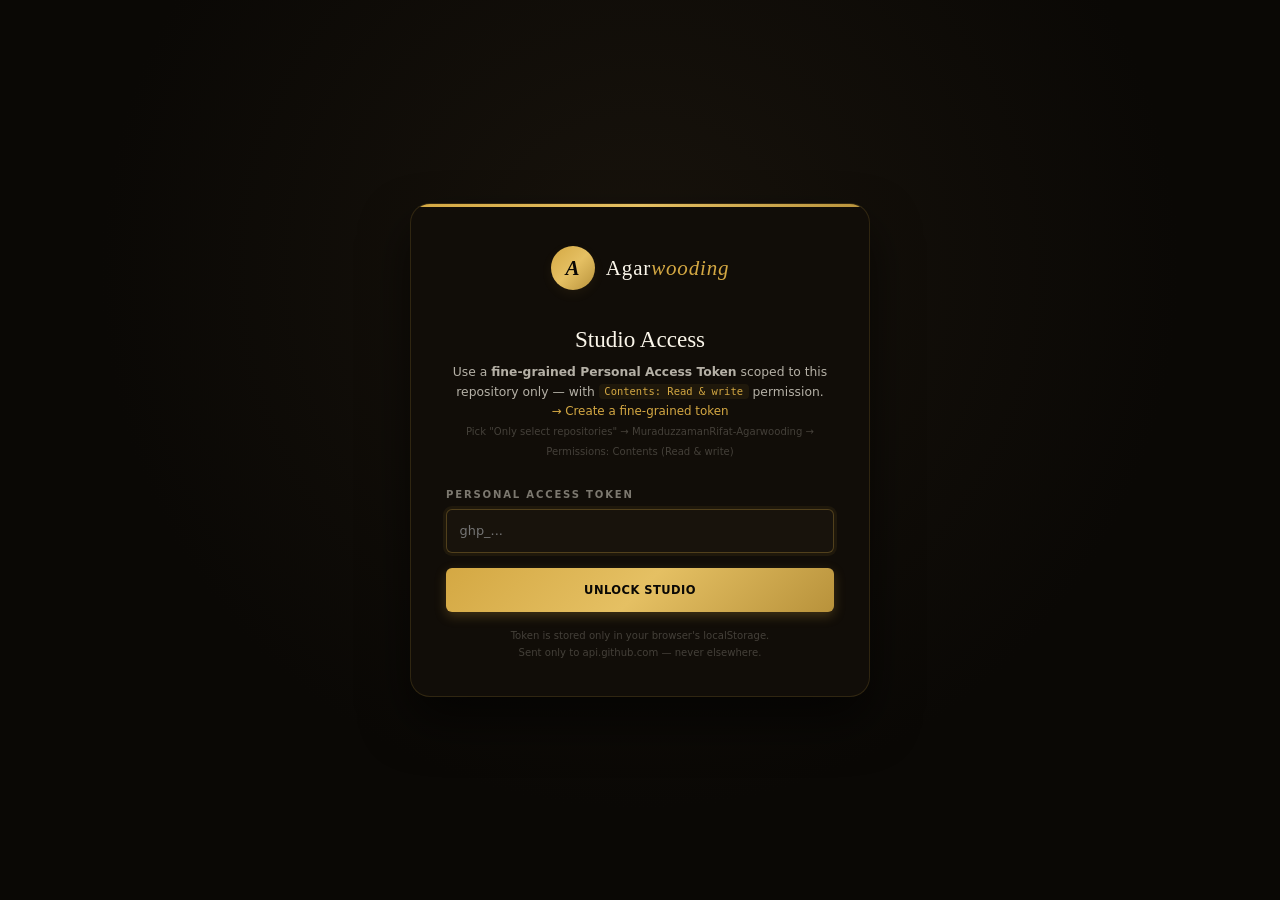
==== commit 54c003ca: "Security hardening — XSS, supply chain, token storage, schema validation CRITICAL fixes: - SVG and o" ====
--- a/admin/index.html
+++ b/admin/index.html
@@ -4,6 +4,9 @@
 <meta charset="UTF-8"/>
 <meta name="viewport" content="width=device-width,initial-scale=1"/>
 <meta name="robots" content="noindex,nofollow"/>
+<meta http-equiv="Content-Security-Policy" content="default-src 'self'; script-src 'self' 'unsafe-inline'; style-src 'self' 'unsafe-inline' https://fonts.googleapis.com; font-src 'self' https://fonts.gstatic.com; img-src 'self' https: data: blob:; connect-src 'self' https://api.github.com; frame-ancestors 'none'; base-uri 'self'; form-action 'self';"/>
+<meta http-equiv="X-Content-Type-Options" content="nosniff"/>
+<meta name="referrer" content="strict-origin-when-cross-origin"/>
 <title>Agarwooding Studio</title>
 <link href="https://fonts.googleapis.com/css2?family=Playfair+Display:ital,wght@0,400;0,500;0,700;1,400&family=DM+Sans:wght@300;400;500;600&display=swap" rel="stylesheet"/>
 <link rel="stylesheet" href="admin.css"/>
@@ -58,7 +61,13 @@
           <span class="ic">
             <svg viewBox="0 0 24 24" fill="none" stroke="currentColor" stroke-width="1.8" stroke-linecap="round" stroke-linejoin="round"><path d="M3 12h18M3 6h18M3 18h12"/></svg>
           </span>
-          <span class="lbl">Hero & Homepage</span>
+          <span class="lbl">Hero & CTA</span>
+        </button>
+        <button type="button" class="nav-item" data-view="homeScenes">
+          <span class="ic">
+            <svg viewBox="0 0 24 24" fill="none" stroke="currentColor" stroke-width="1.8" stroke-linecap="round" stroke-linejoin="round"><rect x="2" y="4" width="20" height="16" rx="2"/><path d="M2 10h20M8 4v16"/></svg>
+          </span>
+          <span class="lbl">Home Scenes</span>
         </button>
         <button type="button" class="nav-item" data-view="blog">
           <span class="ic">
@@ -79,6 +88,12 @@
             <svg viewBox="0 0 24 24" fill="none" stroke="currentColor" stroke-width="1.8" stroke-linecap="round" stroke-linejoin="round"><rect x="3" y="3" width="18" height="14" rx="2"/><path d="M3 17l5-5 4 4 3-3 6 6"/></svg>
           </span>
           <span class="lbl">Page Heroes</span>
+        </button>
+        <button type="button" class="nav-item" data-view="pageSections">
+          <span class="ic">
+            <svg viewBox="0 0 24 24" fill="none" stroke="currentColor" stroke-width="1.8" stroke-linecap="round" stroke-linejoin="round"><path d="M3 3h7v7H3zM14 3h7v7h-7zM14 14h7v7h-7zM3 14h7v7H3z"/></svg>
+          </span>
+          <span class="lbl">Page Sections</span>
         </button>
         <button type="button" class="nav-item" data-view="team">
           <span class="ic">
@@ -278,8 +293,16 @@
     return r.json();
   }
   async uploadImage(file){
-    const sanitized = file.name.toLowerCase().replace(/[^a-z0-9._-]/g,'-').replace(/-+/g,'-');
-    const path = `images/uploads/${Date.now()}-${sanitized}`;
+    // Strict sanitization: lowercase ASCII letters/digits/dot/dash/underscore only.
+    // Strip any leading/trailing dots and dashes (no hidden files, no relative paths).
+    // Cap length to 80 chars to prevent path-bomb DoS via filesystem limits.
+    let base = file.name.toLowerCase().replace(/[^a-z0-9._-]/g, '-').replace(/-+/g, '-');
+    base = base.replace(/^[.\-]+/, '').replace(/[.\-]+$/, '');
+    // Enforce a known image extension; reject if unknown after sanitization
+    const m = base.match(/\.(jpe?g|png|webp|gif)$/);
+    if(!m) throw new Error('Unsupported file extension after sanitization');
+    if(base.length > 80) base = base.slice(0, 76) + base.slice(-4);
+    const path = `images/uploads/${Date.now()}-${base}`;
     const base64 = await new Promise((resolve, reject) => {
       const r = new FileReader();
       r.onload = () => resolve(String(r.result).split(',')[1]);
@@ -328,7 +351,9 @@
     gh = new GH(token);
     const user = await gh.user();
     currentUser = user;
-    localStorage.setItem('agw_token', token);
+    sessionStorage.setItem('agw_token', token);
+    // Migrate any legacy localStorage token off-disk
+    localStorage.removeItem('agw_token');
     document.getElementById('user-info').textContent = '@' + user.login;
     document.getElementById('who').textContent = user.name || user.login;
     document.getElementById('avatar').textContent = (user.name || user.login).charAt(0).toUpperCase();
@@ -352,6 +377,7 @@
 
 function logout(){
   if(dirty && !confirm('Unsaved changes will be lost. Sign out anyway?')) return;
+  sessionStorage.removeItem('agw_token');
   localStorage.removeItem('agw_token');
   location.reload();
 }
@@ -432,6 +458,16 @@
   const orig = btn.textContent;
   btn.disabled = true; btn.textContent = 'Saving…';
   try{
+    // Re-validate token mid-session — catches revoked / expired tokens early
+    // with a clean force-logout instead of a confusing 401 on PUT
+    try { await gh.user(); }
+    catch(e){
+      toast('error', 'Session expired', 'Your token is no longer valid. Signing out.');
+      sessionStorage.removeItem('agw_token');
+      localStorage.removeItem('agw_token');
+      setTimeout(() => location.reload(), 1500);
+      return;
+    }
     captureView(currentView);
     data._meta = data._meta || {};
     data._meta.lastUpdated = new Date().toISOString().slice(0,10);
@@ -477,10 +513,12 @@
 
 const VIEW_TITLES = {
   dashboard:  { title: 'Welcome back', sub: 'Track your content updates and stats from one place.' },
-  hero:       { title: 'Hero & Homepage', sub: 'Top-of-page brand statement and the blog featured article.' },
+  hero:       { title: 'Hero & CTA', sub: 'Eyebrow + buttons that drive the homepage CTA scene + blog featured article.' },
+  homeScenes: { title: 'Home Scenes', sub: 'Editorial copy for each scroll-snap section on the homepage (manifesto, about, products head, values, blog head, CTA).' },
   blog:       { title: 'Blog Posts', sub: 'Manage your editorial library — articles by category.' },
   products:   { title: 'Products', sub: 'Manage your product catalog — order, status, descriptions.' },
   pageHeroes: { title: 'Page Heroes', sub: 'Hero block at the top of each subpage — image, eyebrow, headline, sub.' },
+  pageSections: { title: 'Page Sections', sub: 'Editorial sections inside each page — image + headline + body. Covers the homepage about background, the "What is Agarwood?" section, and the company Vision section.' },
   team:       { title: 'Team', sub: 'Leadership team shown on the company page.' },
   milestones: { title: 'Milestones', sub: 'Company history timeline shown on the company page.' },
   faq:        { title: 'FAQ', sub: 'Frequently asked questions on the contact page.' },
@@ -504,6 +542,8 @@
   const host = document.getElementById('view-host');
   if(view === 'dashboard')  host.innerHTML = renderDashboard();
   if(view === 'hero')       host.innerHTML = renderHero();
+  if(view === 'homeScenes') host.innerHTML = renderHomeScenes();
+  if(view === 'pageSections') host.innerHTML = renderPageSections();
   if(view === 'blog')       host.innerHTML = renderBlog();
   if(view === 'products')   host.innerHTML = renderProducts();
   if(view === 'pageHeroes') host.innerHTML = renderPageHeroes();
@@ -1036,8 +1076,25 @@
 }
 async function handleImageUpload(file, targetInputId){
   if(!gh) return;
-  if(!file.type.startsWith('image/')) { toast('error','Not an image','File must be jpg/png/webp/gif'); return; }
+  // Strict allowlist — SVG blocked (XSS risk), only raster types allowed
+  const ALLOWED = ['image/jpeg','image/png','image/webp','image/gif'];
+  if(!ALLOWED.includes(file.type)) {
+    toast('error','Type not allowed','Only JPG, PNG, WebP, or GIF files. SVG and other formats are blocked for security.');
+    return;
+  }
   if(file.size > 8 * 1024 * 1024) { toast('error','Too large','Max 8 MB before optimisation'); return; }
+  // Sanity check magic bytes for first 4 bytes — catches mismatched extensions
+  const magic = await file.slice(0,12).arrayBuffer().then(b => new Uint8Array(b));
+  const hex = Array.from(magic.slice(0,8)).map(x => x.toString(16).padStart(2,'0')).join('');
+  const validMagic =
+    hex.startsWith('ffd8ff') ||             // JPEG
+    hex.startsWith('89504e47') ||           // PNG
+    hex.startsWith('474946383761') || hex.startsWith('474946383961') || // GIF87a/89a
+    (hex.startsWith('52494646') && Array.from(magic.slice(8,12)).map(x=>String.fromCharCode(x)).join('')==='WEBP'); // WebP
+  if(!validMagic){
+    toast('error','Type mismatch','File header does not match its extension. Upload blocked.');
+    return;
+  }
   const input = document.getElementById(targetInputId);
   const orig = input.value;
   input.value = 'Optimising…';
@@ -1107,6 +1164,135 @@
       sub:      val(`ph-${k}-sub`)
     };
   });
+}
+
+/* ============ PAGE SECTIONS (in-page editorial blocks) ============ */
+function renderPageSections(){
+  const ps = data.pageSections || {};
+  const home = ps.home || {};
+  const about = ps.about?.intro || {};
+  const company = ps.company?.vision || {};
+  return `
+    <div class="card">
+      <div class="card-head">
+        <span class="cat-pill">index.html</span>
+        <div class="card-h">Homepage About-scene background</div>
+      </div>
+      <p style="color:var(--fg3);font-size:.78rem;margin-bottom:.8rem">The full-bleed image behind the "What is Agarwood?" scene on the homepage (scroll #3).</p>
+      <div class="field"><label>Background image</label>${imageInputRow('ps-home-aboutBg', home.aboutBg, 'images/forest-origin.jpg')}</div>
+    </div>
+
+    <div class="card">
+      <div class="card-head">
+        <span class="cat-pill">about-agarwood.html</span>
+        <div class="card-h">"What is Agarwood?" intro section</div>
+      </div>
+      <div class="field"><label>Section image</label>${imageInputRow('ps-about-intro-image', about.image, 'images/ceremonial-room.jpg')}</div>
+      <div class="field"><label>Section label / tag</label><input type="text" data-bind id="ps-about-intro-label" value="${esc(about.label||'')}" placeholder="e.g. The Essence"/></div>
+      <div class="field"><label>Headline (HTML allowed — &lt;em&gt; for italic gold accent)</label><input type="text" data-bind id="ps-about-intro-headline" value="${esc(about.headline||'')}"/></div>
+      <div class="field"><label>Body paragraph 1</label><textarea data-bind id="ps-about-intro-body1">${esc(about.body1||'')}</textarea></div>
+      <div class="field"><label>Body paragraph 2</label><textarea data-bind id="ps-about-intro-body2">${esc(about.body2||'')}</textarea></div>
+    </div>
+
+    <div class="card">
+      <div class="card-head">
+        <span class="cat-pill">company.html</span>
+        <div class="card-h">"Our Vision" section</div>
+      </div>
+      <div class="field"><label>Section image</label>${imageInputRow('ps-company-vision-image', company.image, 'images/forest-origin.jpg')}</div>
+      <div class="field"><label>Section label / tag</label><input type="text" data-bind id="ps-company-vision-label" value="${esc(company.label||'')}" placeholder="e.g. Our Vision"/></div>
+      <div class="field"><label>Headline (HTML allowed)</label><input type="text" data-bind id="ps-company-vision-headline" value="${esc(company.headline||'')}"/></div>
+      <div class="field"><label>Body paragraph 1</label><textarea data-bind id="ps-company-vision-body1">${esc(company.body1||'')}</textarea></div>
+      <div class="field"><label>Body paragraph 2</label><textarea data-bind id="ps-company-vision-body2">${esc(company.body2||'')}</textarea></div>
+    </div>
+  `;
+}
+function capturePageSections(){
+  data.pageSections = data.pageSections || {};
+  data.pageSections.home = { aboutBg: val('ps-home-aboutBg') };
+  data.pageSections.about = data.pageSections.about || {};
+  data.pageSections.about.intro = {
+    image:    val('ps-about-intro-image'),
+    label:    val('ps-about-intro-label'),
+    headline: val('ps-about-intro-headline'),
+    body1:    val('ps-about-intro-body1'),
+    body2:    val('ps-about-intro-body2')
+  };
+  data.pageSections.company = data.pageSections.company || {};
+  data.pageSections.company.vision = {
+    image:    val('ps-company-vision-image'),
+    label:    val('ps-company-vision-label'),
+    headline: val('ps-company-vision-headline'),
+    body1:    val('ps-company-vision-body1'),
+    body2:    val('ps-company-vision-body2')
+  };
+}
+
+/* ============ HOME SCENES ============ */
+function renderHomeScenes(){
+  const s = data.homeScenes || {};
+  const m = s.manifesto || {};
+  const a = s.about || {};
+  const p = s.products || {};
+  const v = s.values || {};
+  const b = s.blog || {};
+  const c = s.cta || {};
+  return `
+    <div class="card">
+      <div class="card-head"><div class="card-h">Manifesto scene</div><span class="cat-pill">scroll #2</span></div>
+      <div class="field"><label>Quote (HTML allowed — &lt;br/&gt; for line break, &lt;em&gt; for italic)</label><textarea data-bind id="hs-mani-quote">${esc(m.quote||'')}</textarea></div>
+      <div class="field"><label>Tag line (HTML allowed)</label><input type="text" data-bind id="hs-mani-tag" value="${esc(m.tag||'')}"/></div>
+    </div>
+
+    <div class="card">
+      <div class="card-head"><div class="card-h">About Agarwood scene</div><span class="cat-pill">scroll #3</span></div>
+      <div class="field"><label>Section label</label><input type="text" data-bind id="hs-about-label" value="${esc(a.label||'')}"/></div>
+      <div class="field"><label>Headline</label><input type="text" data-bind id="hs-about-h" value="${esc(a.headline||'')}"/></div>
+      <div class="field"><label>Body paragraph</label><textarea data-bind id="hs-about-body">${esc(a.body||'')}</textarea></div>
+    </div>
+
+    <div class="card">
+      <div class="card-head"><div class="card-h">Products scene head</div><span class="cat-pill">scroll #4</span></div>
+      <p style="color:var(--fg3);font-size:.78rem;margin-bottom:.8rem">The 3 product cards on the homepage are pulled automatically from your <strong>Products</strong> list.</p>
+      <div class="field"><label>Section label</label><input type="text" data-bind id="hs-prod-label" value="${esc(p.label||'')}"/></div>
+      <div class="field"><label>Headline</label><input type="text" data-bind id="hs-prod-h" value="${esc(p.headline||'')}"/></div>
+    </div>
+
+    <div class="card">
+      <div class="card-head"><div class="card-h">Values scene head</div><span class="cat-pill">scroll #5</span></div>
+      <div class="field"><label>Section label</label><input type="text" data-bind id="hs-val-label" value="${esc(v.label||'')}"/></div>
+      <div class="field"><label>Headline (HTML allowed)</label><input type="text" data-bind id="hs-val-h" value="${esc(v.headline||'')}"/></div>
+      <div class="field"><label>Body paragraph</label><textarea data-bind id="hs-val-body">${esc(v.body||'')}</textarea></div>
+    </div>
+
+    <div class="card">
+      <div class="card-head"><div class="card-h">Blog preview head</div><span class="cat-pill">scroll #6</span></div>
+      <p style="color:var(--fg3);font-size:.78rem;margin-bottom:.8rem">The 3 blog cards on the homepage are pulled automatically from your <strong>Blog Posts</strong> list (top 3 most recent).</p>
+      <div class="field"><label>Headline (HTML allowed)</label><input type="text" data-bind id="hs-blog-h" value="${esc(b.headline||'')}"/></div>
+      <div class="field"><label>"View all" link text</label><input type="text" data-bind id="hs-blog-more" value="${esc(b.viewAll||'')}"/></div>
+    </div>
+
+    <div class="card">
+      <div class="card-head"><div class="card-h">CTA scene</div><span class="cat-pill">scroll #7</span></div>
+      <p style="color:var(--fg3);font-size:.78rem;margin-bottom:.8rem">The eyebrow tag and CTA buttons are configured in <strong>Hero &amp; CTA</strong>. The headline / body / footer below override them only on the homepage CTA scene.</p>
+      <div class="field"><label>Headline (HTML allowed)</label><input type="text" data-bind id="hs-cta-h" value="${esc(c.headline||'')}" placeholder="e.g. Begin Your Journey<br/>into <em>침향</em>"/></div>
+      <div class="field"><label>Body paragraph</label><textarea data-bind id="hs-cta-body">${esc(c.body||'')}</textarea></div>
+      <div class="field"><label>Footer line</label><input type="text" data-bind id="hs-cta-foot" value="${esc(c.footer||'')}"/></div>
+    </div>
+  `;
+}
+function captureHomeScenes(){
+  data.homeScenes = data.homeScenes || {};
+  data.homeScenes.manifesto = { quote: val('hs-mani-quote'),  tag:      val('hs-mani-tag') };
+  data.homeScenes.about     = { label: val('hs-about-label'), headline: val('hs-about-h'),  body: val('hs-about-body') };
+  data.homeScenes.products  = { label: val('hs-prod-label'),  headline: val('hs-prod-h') };
+  data.homeScenes.values    = { label: val('hs-val-label'),   headline: val('hs-val-h'),    body: val('hs-val-body') };
+  data.homeScenes.blog      = { headline: val('hs-blog-h'),   viewAll:  val('hs-blog-more') };
+  data.homeScenes.cta       = {
+    headline: val('hs-cta-h'),
+    body:     val('hs-cta-body'),
+    footer:   val('hs-cta-foot')
+  };
 }
 
 /* ============ GENERIC LIST VIEW ============ */
@@ -1361,6 +1547,8 @@
   if(view === 'products')   captureProducts();
   if(view === 'company')    captureCompany();
   if(view === 'pageHeroes') capturePageHeroes();
+  if(view === 'homeScenes') captureHomeScenes();
+  if(view === 'pageSections') capturePageSections();
   if(view === 'team')       captureList('team');
   if(view === 'milestones') captureList('milestones');
   if(view === 'faq')        captureList('faq');
@@ -1375,7 +1563,13 @@
 });
 
 /* ============ INIT ============ */
-const stored = localStorage.getItem('agw_token');
+// Prefer sessionStorage (auto-clears when tab closes); migrate legacy localStorage tokens
+const stored = sessionStorage.getItem('agw_token') || localStorage.getItem('agw_token');
+if (stored && localStorage.getItem('agw_token')) {
+  // Move legacy token to sessionStorage on first run after upgrade, then clear from disk
+  sessionStorage.setItem('agw_token', stored);
+  localStorage.removeItem('agw_token');
+}
 if(stored){
   tryLogin(stored);
 } else {
